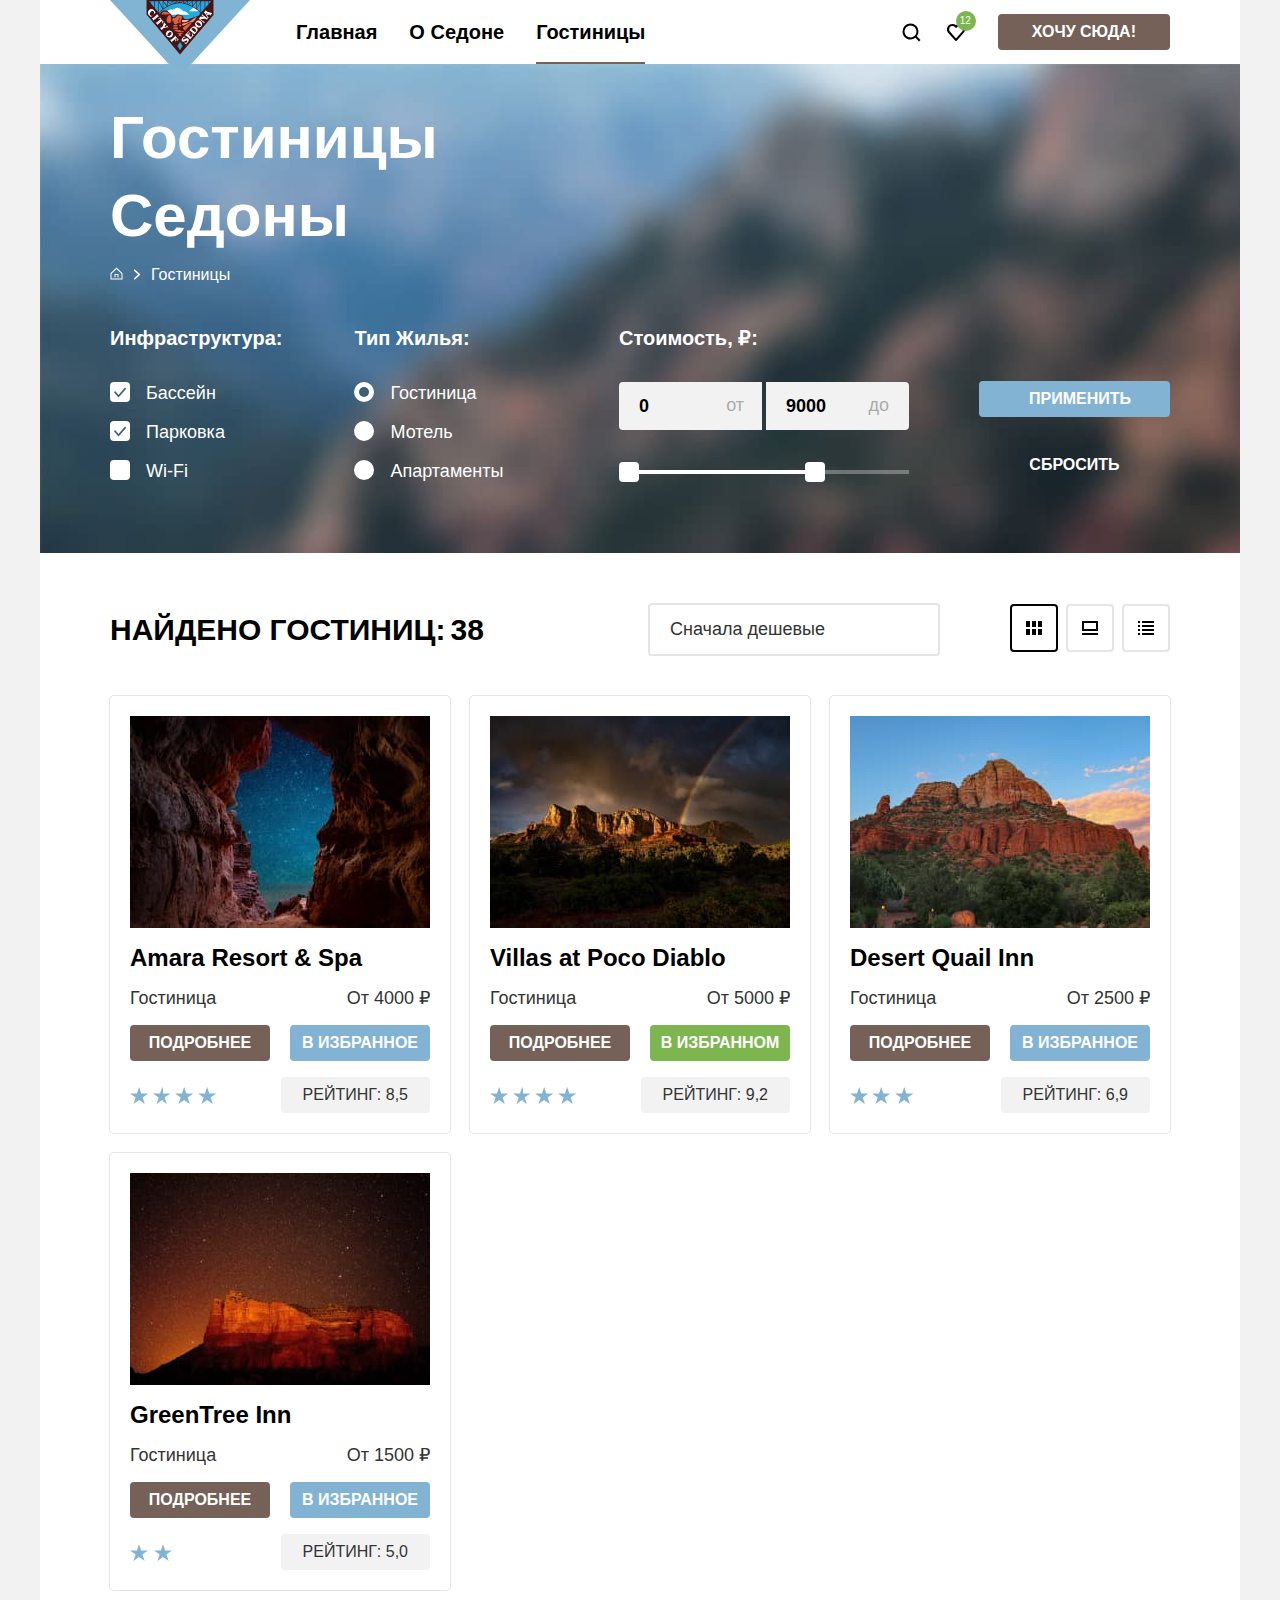
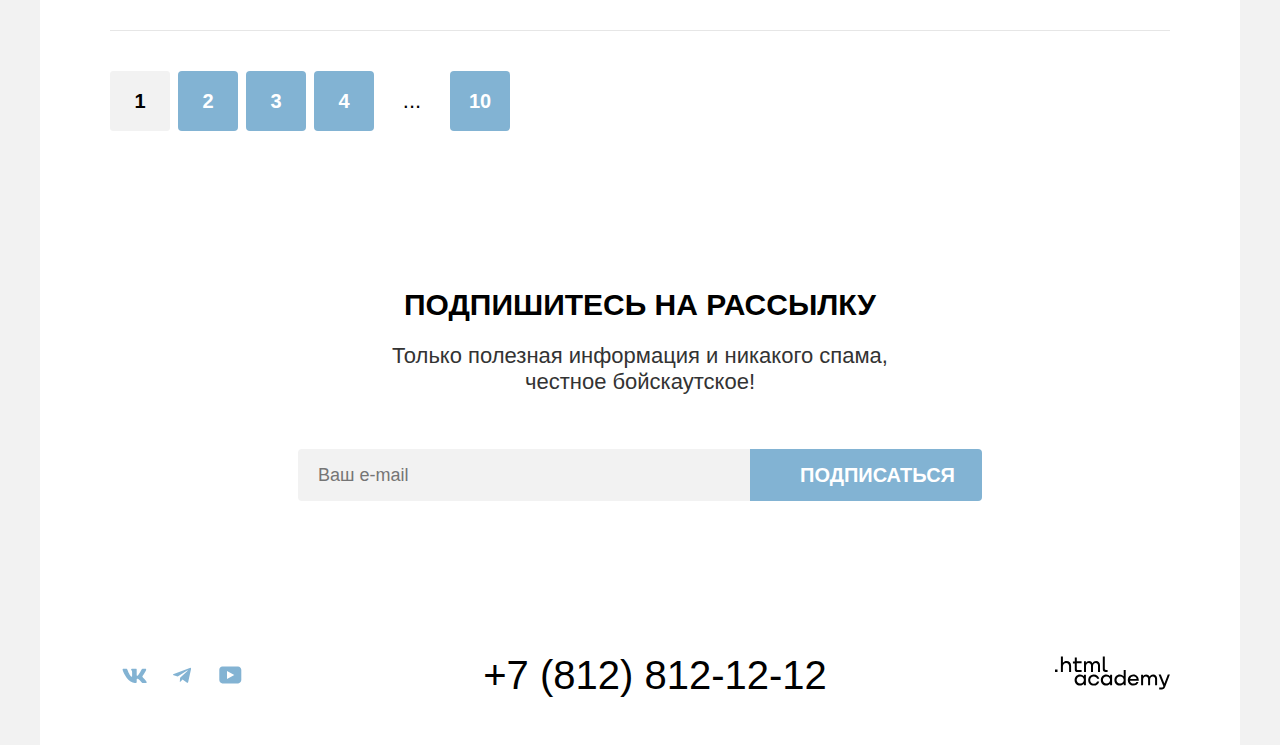
==== catalog.html @ cbb0b066 "убирает placeholder, добавляет span "от" и "до" в фильтрах" ====
<!DOCTYPE html>
<html lang="ru">

  <head>
    <meta charset="utf-8">
    <title>HTML Academy: Седона</title>
    <link rel="stylesheet" href="styles/styles.css">
  </head>

  <body>
    <header class="page-header">
      <nav class="navigation">
        <img class="logo-header" width="140" height="70" src="images/header/logo.svg" alt="Логотип Седоны">
        <ul class="navigation-list">
          <li class="navigation-item">
            <a class="navigation-link" href="index.html">Главная</a>
          </li>
          <li class="navigation-item">
            <a class="navigation-link" href="#">О Седоне</a>
          </li>
          <li class="navigation-item">
            <a class="navigation-link navigation-link-current">Гостиницы</a>
          </li>
        </ul>

        <ul class="navigation-list navigation-user">
          <li class="navigation-item">
            <a class="navigation-link" href="#">
              <svg class="navigation-user-icon" aria-hidden="true" focusable="false" xmlns="http://www.w3.org/2000/svg"
                width="19" height="19" fill="currentColor">
                <path
                  d="m18.5 17-3.7-3.7a8 8 0 0 0 1.7-4.8 8 8 0 0 0-8-8 8 8 0 0 0-8 8 8 8 0 0 0 12.9 6.3l3.7 3.7 1.4-1.5Zm-10-2.5a6 6 0 0 1-6-6 6 6 0 0 1 12 0 6 6 0 0 1-6 6Z" />
              </svg>
              <span class="visually-hidden">Поиск</span>
            </a>
          </li>
          <li class="navigation-item">
            <a class="navigation-link" href="#">
              <svg class="navigation-user-icon" aria-hidden="true" focusable="false" xmlns="http://www.w3.org/2000/svg"
                width="20" height="20" fill="currentColor">
                <path
                  d="M9.9 19a.9.9 0 0 1-.8-.4l-7-7.9A5.4 5.4 0 0 1 6.5 2C7.8 2 9 2.5 10 3.3a5.5 5.5 0 0 1 9 4.1c0 1.3-.5 2.5-1.3 3.4l-7 7.9c-.2.2-.4.3-.8.3Zm-6-9.5 6.1 6.9 6.2-7c.5-.5.7-1.2.7-2 0-1.8-1.5-3.3-3.3-3.3-1 0-2 .5-2.7 1.3-.3.3-.6.4-.9.4-.3 0-.6-.2-.8-.4a3.7 3.7 0 0 0-2.7-1.3 3.3 3.3 0 0 0-3.3 3.3c-.1.9.3 1.6.7 2.1-.1 0-.1 0 0 0Z" />
              </svg>
              <span class="visually-hidden">Избранное</span>
              <span class="number-favourites">12</span>
            </a>
          </li>
          <li class="navigation-item">
            <a class="button navigation-button" href="#">Хочу сюда!</a>
          </li>
        </ul>
      </nav>
      </nav>
    </header>

    <main class="main-catalog main-container">
      <section class="main-catalog-filters">
        <h1 class="main-catalog-filters-title">Гостиницы Седоны</h1>
        <nav class="filters-header">
          <ol class="main-catalog-filters-list">
            <li class="main-catalog-filters-item">
              <a class="main-catalog-filters-link main-catalog-filters-link-home" href="index.html">
                <svg class="breadcrumbs-icon" aria-hidden="true" focusable="false" xmlns="http://www.w3.org/2000/svg"
                  width="13" height="13" fill="currentColor">
                  <path d="m6.5.5-6 5.8v6.2h12V6.3L6.5.5Zm5 11h-10V6.7l5-4.8 5 4.8v4.8Z" />
                  <path d="M4.5 10.5h1V8h2v2.5h1V7h-4v3.5Z" />
                </svg>
                <span class="visually-hidden">На главную</span>
              </a>
            </li>
            <li class="main-catalog-filters-item">
              <a class="main-catalog-filters-link main-catalog-filters-link-current">Гостиницы</a>
            </li>
          </ol>
        </nav>
        <section class="main-catalog-filters-form">
          <h2 class="visually-hidden">Фильтр поиска</h2>
          <form class="form-filters" action="https://echo.htmlacademy.ru/" method="get">
            <fieldset class="infrastructure-filters">
              <legend class="infrastructure-title">Инфраструктура:</legend>
              <ul class="infrastructure-list">
                <li class="infrastructure-item">
                  <label class="control">
                    <input class="visually-hidden control-input" type="checkbox" name="pool" checked>
                    <span class="control-mark"></span>
                    <span class="control-label">Бассейн</span>
                  </label>
                </li>
                <li class="infrastructure-item">
                  <label class="control">
                    <input class="visually-hidden control-input" type="checkbox" name="parking" checked>
                    <span class="control-mark"></span>
                    <span class="control-label">Парковка</span>
                  </label>
                </li>
                <li class="infrastructure-item">
                  <label class="control">
                    <input class="visually-hidden control-input" type="checkbox" name="Wi-Fi">
                    <span class="control-mark"></span>
                    <span class="control-label">Wi-Fi</span>
                  </label>
                </li>
              </ul>
            </fieldset>
            <fieldset class="housing-filters">
              <legend class="housing-title">Тип жилья:</legend>
              <ul class="housing-list">
                <li class="housing-item">
                  <label class="control">
                    <input class="visually-hidden control-input" type="radio" name="housing-filters" checked
                      value="hotel">
                    <span class="control-mark"></span>
                    <span class="control-label">Гостиница</span>
                  </label>
                </li>
                <li class="housing-item">
                  <label class="control">
                    <input class="visually-hidden control-input" type="radio" name="housing-filters" value="motel">
                    <span class="control-mark"></span>
                    <span class="control-label">Мотель</span>
                  </label>
                </li>
                <li class="housing-item">
                  <label class="control">
                    <input class="visually-hidden control-input" type="radio" name="housing-filters"
                      value="apartaments">
                    <span class="control-mark"></span>
                    <span class="control-label">Апартаменты</span>
                  </label>
                </li>
              </ul>
            </fieldset>
            <fieldset class="price-filters">
              <legend class="price-title">
                Стоимость, ₽:
              </legend>
              <div class="price-filters-max-min">
                <div class="price-filters-min">
                  <label class="visually-hidden">От</label>
                  <input class="price-filters-input price-filters-min" type="number" value="0" name="number-min"
                    id="price-min">
                    <span class="price-label">от</span>
                </div>
                <div class="price-filters-max">
                  <label class="visually-hidden">До</label>
                  <input class="price-filters-input price-filters-max" type="number" value="9000" name="number-max"
                    id="price-max">
                    <span class="price-label">до</span>
                </div>
              </div>
              <div class="range-scale">
                <div class="range-bar" style="left: 0; width: 206px">
                  <button class="range-toggle toggle-min" type="button">
                    <span class="visually-hidden">Изменить минимальную цену</span>
                  </button>
                  <button class="range-toggle toggle-max" type="button">
                    <span class="visually-hidden">Изменить максимальную цену</span>
                  </button>
                </div>
              </div>
            </fieldset>
            <div class="filters-button-box">
              <input class="button filters-button filters-button-accept" type="submit" value="Применить">
              <input class="filters-button filters-button-reset" type="reset" value="Сбросить">
            </div>
          </form>
        </section>
      </section>
      <section class="sorting">
        <h2 class="visually-hidden">Результаты поиска</h2>
        <div class="sorting-header">
          <div class="flex-sorting-page">
            <b class="subtitle sorting-subtitle">Найдено гостиниц:</b>
            <span class="sorting-page">38</span>
          </div>
          <select class="sorting-select" name="sorting-result-select">
            <option value="cheap">Сначала дешевые</option>
            <option value="expensive">Сначала дорогие</option>
            <option value="popular">Сначала популярные</option>
          </select>
          <ul class="sorting-button-list">
            <li class="sorting-button-item">
              <button class="sorting-button-icon sorting-button-icon-current sorting-button-icon-grid" type="button"
                name="button-grid">
                <span class="visually-hidden">Плитка</span>
              </button>
            </li>
            <li class="sorting-button-item">
              <button class="sorting-button-icon sorting-button-icon-slide" type="button" name="button-slide">
                <span class="visually-hidden">Слайд</span>
              </button>
            </li>
            <li class="sorting-button-item">
              <button class="sorting-button-icon  sorting-button-icon-list" type="button" name="button-list">
                <span class="visually-hidden">Список</span>
              </button>
            </li>
          </ul>
        </div>
        <section class="hotels-card">
          <h2 class="visually-hidden">Результат фильтрации</h2>
          <ul class="hotels-card-list">
            <li class="hotels-card-item">
              <img class="hotels-card-image" width="300" height="212" src="images/sorting-catalog/card-hotel-1.jpg"
                alt="Гостиница Amara Resort & Spa">
              <h3 class="hotels-card-title">Amara Resort & Spa</h3>
              <p class="frame-type-price">
                <span class="frame-type">Гостиница</span>
                <span class="frame-price">От 4000 ₽</span>
              </p>
              <div class="button-cards">
                <a class="button hotels-card-link" href="#">Подробнее</a>
                <button class="button hotels-card-button" type="button">В избранное</button>
              </div>
              <div class="stars-raiting">
                <div class="stars four-stars" role="img">
                  <span class="visually-hidden">4 звезды</span>
                </div>
                <span class="rating-number">Рейтинг: 8,5</span>
              </div>
            </li>
            <li class="hotels-card-item">
              <img class="hotels-card-image" width="300" height="212" src="images/sorting-catalog/card-hotel-2.jpg"
                alt="Гостиница Villas at Poco Diablo">
              <h3 class="hotels-card-title">Villas at Poco Diablo</h3>
              <p class="frame-type-price">
                <span class="frame-type">Гостиница</span>
                <span class="frame-price">От 5000 ₽</span>
              </p>
              <div class="button-cards">
                <a class="button hotels-card-link" href="#">Подробнее</a>
                <button class="button hotels-card-button hotels-card-button-current" type="button">В избранном</button>
              </div>
              <div class="stars-raiting">
                <div class="stars four-stars" role="img">
                  <span class="visually-hidden">4 звезды</span>
                </div>
                <span class="rating-number">Рейтинг: 9,2</span>
              </div>
            </li>
            <li class="hotels-card-item">
              <img class="hotels-card-image" width="300" height="212" src="images/sorting-catalog/card-hotel-3.jpg"
                alt="Гостиница Desert Quail Inn">
              <h3 class="hotels-card-title">Desert Quail Inn</h3>
              <p class="frame-type-price">
                <span class="frame-type">Гостиница</span>
                <span class="frame-price">От 2500 ₽</span>
              </p>
              <div class="button-cards">
                <a class="button hotels-card-link" href="#">Подробнее</a>
                <button class="button hotels-card-button" type="button">В избранное</button>
              </div>
              <div class="stars-raiting">
                <div class="stars three-stars">
                  <span class="visually-hidden">3 звезды</span>
                </div>
                <span class="rating-number">Рейтинг: 6,9</span>
              </div>
            </li>
            <div class="hotels-card-item">
              <img class="hotels-card-image" width="300" height="212" src="images/sorting-catalog/card-hotel-4.jpg"
                alt="Гостиница GreenTree Inn">
              <h3 class="hotels-card-title">GreenTree Inn</h3>
              <p class="frame-type-price">
                <span class="frame-type">Гостиница</span>
                <span class="frame-price">От 1500 ₽</span>
              </p>
              <div class="button-cards">
                <a class="button hotels-card-link" href="#">Подробнее</a>
                <button class="button hotels-card-button" type="button">В избранное</button>
              </div>
              <div class="stars-raiting">
                <div class="stars two-stars">
                  <span class="visually-hidden">2 звезды</span>
                </div>
                <span class="rating-number">Рейтинг: 5,0</span>
              </div>
              </li>
          </ul>
          <div class="diving-line"></div>
          <ul class="pagination-catalog-list">
            <li class="pagination-catalog-item pagination-catalog-current">
              <a class="pagination-catalog-link pagination-catalog-link-current">1</a>
            </li>
            <li class="pagination-catalog-item">
              <a class="pagination-catalog-link " href="#">2</a>
            </li>
            <li class="pagination-catalog-item">
              <a class="pagination-catalog-link " href="#">3</a>
            </li>
            <li class="pagination-catalog-item">
              <a class="pagination-catalog-link " href="#">4</a>
            </li>
            <li class="pagination-catalog-item pagination-catalog-item-more">
              <a class="pagination-catalog-link pagination-catalog-link-more" href="#">...</a>
            </li>
            <li class="pagination-catalog-item">
              <a class="pagination-catalog-link " href="#">10</a>
            </li>
          </ul>
        </section>
      </section>

      <section class="newsletter-catalog">
        <h2 class="newsletter-title">Подпишитесь на рассылку</h2>
        <p class="newsletter-subtitle newsletter-subtitle-catalog">Только полезная информация и никакого спама,<br>
          честное бойскаутское!</p>
        <form class="newsletter-form" action="https://echo.htmlacademy.ru/" method="post">
          <input class="news-letter-input" type="email" name="e-mail" placeholder="Ваш e-mail">
          <button class="button button-submit" type="button">Подписаться</button>
        </form>
      </section>
    </main>

    <footer class="page-footer">
      <div class="page-footer-social">
        <h2 class="visually-hidden">Соцсети</h2>
        <ul class="footer-social-list">
          <li class="footer-social-item">
            <a class="social-link vkontakte" href="https://vk.com/htmlacademy">
              <svg class="social-icon" aria-hidden="true" focusable="false" xmlns="http://www.w3.org/2000/svg"
                width="25" height="15" fill="currentColor">
                <path fill-rule="evenodd"
                  d="M24.1 1.8c.2-.5 0-1-.8-1h-2.6c-.7 0-1 .4-1.1.8 0 0-1.4 3.2-3.3 5.3-.6.6-.9.8-1.2.8-.2 0-.4-.2-.4-.8V1.8c0-.7-.2-1-.8-1h-4c-.5 0-.8.4-.8.6 0 .7 1 .8 1 2.6v3.8c0 .8 0 1-.4 1-.9 0-3-3.3-4.3-7-.3-.7-.5-1-1.2-1H1.6c-.8 0-1 .4-1 .8 0 .7 1 4 4.2 8.5C7 13.2 10 15 12.8 15c1.7 0 1.9-.4 1.9-1v-2.4c0-.7.2-.8.7-.8.4 0 1 .1 2.6 1.6 1.8 1.8 2 2.6 3 2.6h2.7c.7 0 1.1-.4 1-1.1a12 12 0 0 0-2.3-3c-.6-.8-1.5-1.5-1.8-2-.4-.4-.3-.6 0-1 0 0 3.2-4.5 3.5-6Z"
                  clip-rule="evenodd" />
              </svg>
              <span class="visually-hidden">В контакте</span>
            </a>
          </li>
          <li class="footer-social-item">
            <a class="social-link telegram" href="https://t.me/htmlacademy">
              <svg class="social-icon" aria-hidden="true" focusable="false" xmlns="http://www.w3.org/2000/svg"
                width="18" height="16" fill="currentColor">
                <path
                  d="M16.8 1 .8 7c-1 .4-1 1-.2 1.3l4.1 1.3 9.5-6c.5-.3.9-.1.5.2l-7.6 7-.3 4.1c.4 0 .6-.2.8-.4l2-2 4.1 3.1c.8.5 1.3.3 1.5-.7L18 2.2c.3-1-.4-1.6-1.1-1.2Z" />
              </svg>
              <span class="visually-hidden">Телеграм</span>
            </a>
          </li>
          <li class="footer-social-item">
            <a class="social-link youtube" href=" https://www.youtube.com/user/htmlacademyru">
              <svg class="social-icon" aria-hidden="true" focusable="false" xmlns="http://www.w3.org/2000/svg"
                width="23" height="18" fill="currentColor">
                <path
                  d="M19 .4H3.4C1.6.4.3 2 .3 3.8v10c0 2 1.3 3.6 3.2 3.6h15.7c1.6 0 3.1-1.6 3.1-3.4V3.8C22.1 2 20.8.4 19 .4ZM8 12.9v-8l7.3 4-7.3 4Z" />
              </svg>
              <span class="visually-hidden">Ютуб</span>
            </a>
          </li>
        </ul>
      </div>
      <div class="page-footer-number">
        <h2 class="visually-hidden">Номер телефона</h2>
        <a class="page-footer-phone" href="tel:+78128121212">+7 (812) 812-12-12</a>
      </div>
      <div class="page-footer-logo">
        <a class="page-footer-logo-link" href="https://htmlacademy.ru/">
          <svg class="html-logo-icon" aria-hidden="true" focusable="false" xmlns="http://www.w3.org/2000/svg"
            width="115" height="34" fill="currentColor">
            <path
              d="M0 13.4V16h2.5v-2.6H0ZM11.6 5C10 5 8.8 5.7 8 6.7h-.1V.5h-2V16h2v-5.3c0-2.1 1.3-3.6 3.3-3.6 1.8 0 2.9 1.4 2.9 3.2V16h2V9.9c.1-3-1.8-4.9-4.5-4.9Zm15 .3h-4.8V1.6h-2v3.8h-1.9v2h1.9v6c0 1.7 1 2.7 2.7 2.7h4.1v-2h-3.7c-.7 0-1.1-.4-1.1-1.1V7.3h4.8v-2Zm14.5-.2c-1.6 0-2.9.8-3.5 2.1h-.1a3.7 3.7 0 0 0-3.4-2.1c-1.4 0-2.5.8-3.1 1.8h-.1V5.3H29v10.6h2v-5.4c0-2 1-3.5 2.6-3.5C35.1 7 36 8 36 9.6v6.3h2v-5.6C38 7.9 39.4 7 40.6 7 42.1 7 43 8 43 9.6v6.3h2V9.4c.1-2.5-1.4-4.3-3.9-4.3Zm6.7 8.1c0 1.7 1 2.7 2.8 2.7h2v-2h-1.7c-.7 0-1.1-.4-1.1-1.1V.5h-2v12.7Zm-18.9 7a4.9 4.9 0 0 0-3.9-1.8c-3.1 0-5.4 2.3-5.4 5.6s2.3 5.6 5.4 5.6c1.8 0 3-.8 3.8-1.9h.1v1.6h2V18.7h-2v1.5Zm-3.6 7.4a3.5 3.5 0 0 1-3.6-3.6c0-2 1.4-3.6 3.6-3.6s3.6 1.6 3.6 3.6c0 1.9-1.4 3.6-3.6 3.6Zm18.9-5.1c-.5-2.4-2.6-4.1-5.4-4.1a5.4 5.4 0 0 0-5.6 5.6c0 3.1 2.2 5.6 5.6 5.6 2.8 0 4.9-1.8 5.4-4.2h-2.1a3.4 3.4 0 0 1-3.3 2.3 3.5 3.5 0 0 1-3.6-3.6c0-2 1.4-3.6 3.6-3.6 1.6 0 2.8 1 3.3 2.2h2.1v-.2Zm10.9-2.3a4.9 4.9 0 0 0-3.9-1.8c-3.1 0-5.4 2.3-5.4 5.6s2.3 5.6 5.4 5.6c1.8 0 3-.8 3.8-1.9h.1v1.6h2V18.7h-2v1.5Zm-3.6 7.4a3.5 3.5 0 0 1-3.6-3.6c0-2 1.4-3.6 3.6-3.6s3.6 1.6 3.6 3.6c0 1.9-1.5 3.6-3.6 3.6Zm17.2-7.3a5 5 0 0 0-3.9-1.9c-3.1 0-5.4 2.3-5.4 5.6s2.2 5.6 5.4 5.6c1.7 0 3-.8 3.8-1.8h.1v1.5h2V13.9h-2v6.4Zm-3.6 7.3a3.5 3.5 0 0 1-3.6-3.6c0-2 1.4-3.6 3.6-3.6s3.6 1.6 3.6 3.6c-.1 2-1.5 3.6-3.6 3.6Zm13.2-9.2a5.4 5.4 0 0 0-5.5 5.6c0 3 2.1 5.6 5.5 5.6 2.5 0 4.5-1.3 5.2-3.6h-2.1c-.5 1-1.6 1.6-3 1.6-1.9 0-3.3-1.3-3.4-2.9h8.8c.2-3.6-2-6.3-5.5-6.3Zm0 1.9c1.7 0 3 1 3.3 2.6h-6.5a3.2 3.2 0 0 1 3.2-2.6Zm19.9-1.9a4 4 0 0 0-3.6 2h-.1c-.6-1.2-1.8-2-3.4-2-1.4 0-2.5.7-3.1 1.8v-1.5h-1.9v10.6h2v-5.4c0-2 1-3.4 2.6-3.5 1.5 0 2.4 1 2.4 2.6v6.3h2v-5.6c0-2.4 1.4-3.3 2.6-3.3 1.5 0 2.4 1 2.4 2.6v6.3h2v-6.5c.1-2.6-1.4-4.4-3.9-4.4Zm11.2 9.1-3.6-8.9h-2.2l4.8 11.6c-.3.9-.7 1.2-1.7 1.2h-2.5v2h2.5c1.8 0 2.8-.8 3.5-2.6l4.7-12.2h-2.1l-3.4 8.9Z" />
          </svg>
        </a>
      </div>
    </footer>
  </body>

</html>
---- styles/styles.css ----
@font-face {
  font-family: "PT Sans";
  font-style: normal;
  font-weight: 400;
  src: url("../fonts/ptsans-400.woff2") format("woff2");
  font-display: swap;
}

@font-face {
  font-family: "PT Sans";
  font-style: normal;
  font-weight: 700;
  src: url("../fonts/ptsans-700.woff2") format("woff2");
  font-display: swap;
}

.visually-hidden {
  position: absolute;
  width: 1px;
  height: 1px;
  margin: -1px;
  border: 0;
  padding: 0;
  white-space: nowrap;
  clip-path: inset(100%);
  clip: rect(0 0 0 0);
  overflow: hidden;
}

html {
  height: 100%;
}

body {
  margin-top: 0;
  display: flex;
  flex-direction: column;
  min-height: 100%;
  font-family: "PT Sans", sans-serif;
  font-size: 18px;
  line-height: 21px;
  font-weight: 400;
  color: #000;
  background-color: #F2F2F2;
}

.img {
  max-width: 100%;
  height: auto;
}

.main-container {
  flex-grow: 1;
}

/* Центрирует элементы страницы: margin и width */

.page-header,
.main-index,
.page-footer,
.main-catalog {
  margin: 0 auto;
  width: 1200px;
}

.page-header {
  background-color: #ffffff;
}

.logo-header {
  display: block;
  position: relative;
  width: 140px;
  margin-left: 70px;
  margin-right: 30px;
  margin-bottom: -6px;
}

.navigation {
  display: flex;
}

.navigation-list {
  display: flex;
  justify-content: space-between;
  align-items: center;
  list-style: none;
  margin: 0;
  padding: 0;
  flex-wrap: wrap;
}

.navigation-user {
  margin-left: auto;
  margin-right: 70px;
}


.navigation-link {
  font-family: "PT Sans", sans-serif;
  line-height: 24px;
  font-size: 20px;
  color: #000;
  background-color: #ffffff;
  font-weight: 700;
  text-transform: capitalize;
  text-align: center;
  display: block;
  padding: 20px 16px;
  position: relative;
  text-decoration: none;
}

.navigation-link-current::before {
  display: block;
  position: absolute;
  bottom: 0;
  height: 2px;
  content: "";
  background-color: #756257;
  right: 16px;
  left: 16px;
}

.navigation-link:hover {
  color: #756157;
}

.navigation-link:focus-within {
  color: #756157;
}

.navigation-link:active {
  color: #7561574D;
}

.navigation-user .navigation-link {
  display: block;
  min-height: 20px;
  min-width: 20px;
  padding: 22px 12px;
  position: relative;
  ;
}

.navigation-user-icon {
  position: absolute;
  top: 0;
  bottom: 0;
  right: 0;
  left: 0;
  margin: auto;
  fill: #000000;
}

.navigation-link:hover .navigation-user-icon {
  fill: #756157;
}

.navigation-link:focus-within .navigation-user-icon {
  fill: #756157;
}

.navigation-link:active .navigation-user-icon {
  fill: #7561574D;
}

.number-favourites {
  position: absolute;
  top: 11px;
  content: "";
  height: 20px;
  padding: 5px 5px 5px 4px;
  box-sizing: border-box;
  font-size: 10px;
  font-weight: 400;
  line-height: 10px;
  color: #ffffff;
  background-color: #7DB54F;
  min-width: 20px;
  min-height: 20px;
  border-radius: 50%;
}

.button {
  box-sizing: border-box;
  display: inline-block;
  font-family: "PT Sans", sans-serif;
  font-size: 16px;
  font-weight: 700;
  line-height: 20px;
  border-radius: 4px;
  text-transform: uppercase;
  text-align: center;
  cursor: pointer;
  text-decoration: none;
}

.navigation-button {
  color: #FFFFFF;
  background-color: #756157;
  padding: 8px 34px;
  margin: 0;
  margin-left: 20px;
}

.navigation-button:hover {
  background-color: #615048;
}

.navigation-button:focus-within {
  background-color: #615048;
}


.navigation-button:active {
  background-color: #756157;
}

.search-hotel-button {
  color: #ffffff;
  background-color: #756157;
  font-size: 20px;
  border: 0;
  line-height: 36px;
  width: 376px;
  padding: 8px 50px;
}

.search-hotel-button:hover {
  background-color: #615048;
}

.search-hotel-button:focus-within {
  background-color: #615048
}

.search-hotel-button:active {
  background-color: #756157
}

.button-submit {
  color: #ffffff;
  background-color: #82B3D3;
  font-size: 20px;
  border: none;
  border-radius: 0 4px 4px 0;
  line-height: 36px;
  width: 232px;
  padding: 8px 50px;
}

.button-submit:hover {
  background-color: #68A2CA;
}

.button-submit:focus-within {
  background-color: #68A2CA;
}

.button-submit:active {
  background-color: #82B3D3;
}

.filters-button {
  width: 191px;
  font-size: 16px;
  line-height: 20px;
  color: #ffffff;
  border: none;
  font-weight: 700;
  text-transform: uppercase;
  height: 36px;
  padding: 8px 50px;
}

.filters-button-box {
  display: flex;
  flex-direction: column;
  justify-content: space-between;
  margin: 0;
  padding: 0;
}

.filters-button-accept {
  display: block;
  padding: 8px 50px;
  background-color: #82B3D3;
  margin-top: auto;
}

.filters-button-accept:hover {
  background-color: #68A2CA;
}

.filters-button-accept:focus-within {
  background-color: #68A2CA;
}

.filters-button-accept:active {
  background-color: #82B3D3;
}

.filters-button-reset {
  padding: 8px 50px;
  margin-top: 30px;
  background-color: transparent;
  background-repeat: no-repeat;
  text-transform: uppercase;
  background: none;
  cursor: pointer;
  align-items: center;
}
.filters-button-reset:hover {
  opacity: 0.6;
}

.filters-button-reset:focus {
  border-radius: 4px;
  border: 3px solid #83B3D3;
}

.filters-button-reset:active {
  color: #FFFFFF4D;
}

/* Кнопка "Подробнее" в карточках гостиниц */
.hotels-card-link {
  display: block;
  color: #ffffff;
  background-color: #756157;
  text-decoration: none;
  border: none;
  border-radius: 4px;
  width: 140px;
  padding: 8px 0 8px 0;
  margin-right: auto;
}

.hotels-card-link:hover {
  background-color: #615048;
}

.hotels-card-link:focus-within {
  background-color: #615048;
}


.hotels-card-link:active {
  background-color: #756157;
}

/* Кнопка в "избранное" */
.hotels-card-button {
  width: 140px;
  color: #ffffff;
  background-color: #82B3D3;
  border: none;
}

.hotels-card-button:hover {
  background-color: #68A2CA;
}

.hotels-card-button:focus-within {
  background-color: #68A2CA;
}

.hotels-card-button:active {
  background-color: #82B3D3;
}

/* Кнопка уже в "Избранном" */
.hotels-card-button-current {
  background-color: #7DB54F;
}

.hotels-card-button-current:hover {
  background-color: #6C9E42;
}

.hotels-card-button-current:focus-within {
  background-color: #6C9E42;
}

.hotels-card-button-current:active {
  background-color: #7DB54F;
}

.hero {
  display: block;
  color: #000;
  background-color: #83b3d333;
  background-image: url("../images/hero/flag.svg"), url("../images/hero/hero-background.jpg");
  background-repeat: no-repeat;
  background-size: 100% auto, cover;
  background-position: center bottom, center top;

}


.hero-welcome {
  display: block;
  padding: 51px 371px 82px;
}

.subtitle {
  font-size: 30px;
  font-weight: 700;
  line-height: 36px;
  text-transform: uppercase;
  text-align: center;
}

.advantages-subtitle {
  margin-bottom: 25px;
}

.services-subtitle {
  margin-bottom: 20px;
}

/* Контейнер для стилизации блока под Хиро */
.frame-about-sedona {
  display: flex;
  flex-wrap: wrap;
  flex-direction: column;
  justify-content: center;
  align-items: center;
  padding-top: 69px;
  padding-bottom: 90px;
  margin-bottom: 0;
  margin-top: 0;
}

/* Приемущества */

.advantages {
  width: 1200px;
  background-color: #ffffff;
  margin-bottom: 0;
}

.advantages-title,
.services-title,
.newsletter-subtitle-catalog {
  color: #333333;
  font-size: 22px;
  font-weight: 400;
  line-height: 26px;
  text-align: center;
  margin: 0;
  padding: 0;
}

.advantages-list {
  display: flex;
  flex-wrap: wrap;
  padding: 0;
  margin: 0;
}


.advantages-item {
  display: flex;
  height: 385px;
  list-style-type: none;
  color: #333333;
}

.advantages-description {
  margin-bottom: 0;
  padding: 0;
  margin-top: 30px;
}

.advantage-text {
  width: 230px;
  display: flex;
  flex-direction: column;
  justify-content: center;
  text-align: center;
  padding: 102px 85px;
}

.advantages-title-list,
.services-title-list {
  display: block;
  color: #000000;
  font-size: 24px;
  font-weight: 700;
  line-height: 28px;
  text-transform: uppercase;
  text-align: center;
  padding: 0;
  margin: 0;
  margin-bottom: 30px;
}

.town-sedona {
  display: block;
  margin-left: auto;
}

.bridge-devil {
  display: block;
  margin-right: auto;
  order: -1;
}


.search-title-hotel {
  color: #333333;
  font-size: 22px;
  font-weight: 400;
  line-height: 26px;
  margin-top: 20px;
  margin-bottom: 54px;
}

/* Блоки с приемуществами и сервисами */
.frame-services {
  text-align: center;
  display: flex;
  flex-wrap: wrap;
  flex-direction: column;
  justify-content: center;
  align-items: center;
  padding: 64px;
  margin-top: 0;
}

.services {
  background-color: #ffffff;
  margin-top: 0;
}

.services-list {
  list-style: none;
  display: flex;
  flex-wrap: wrap;
  justify-content: space-between;
  margin: 0;
  padding: 0;
  text-align: center;
}

.services-item {
  display: block;
  padding: 80px 85px;
  justify-content: center;
  align-items: flex-start;
  color: #333333;
  width: 230px;
  height: 223px;
  margin: 0;
}

.services-description {
  display: block;
  padding: 0;
  margin: 0;
  margin-top: 30px;
  text-align: center;
}

.advantages-title-list,
.services-title-list {
  display: block;
  color: #000000;
  font-size: 24px;
  font-weight: 700;
  line-height: 28px;
  text-transform: uppercase;
  text-align: center;
  padding: 0;
  margin: 0;
}

.advantages-title-list:after {
  content: "";
  width: 60px;
  height: 2px;
  background: #0000004D;
  display: block;
  margin: 30px auto 0;
}

.services-title-list {
  margin-bottom: 30px;
}

.home-icon:before {
  content: url("../images/services-icon/home.svg");
  width: 75px;
  height: 72px;
  display: block;
  margin: 0 auto 30px;
}

.eat-icon:before {
  content: url("../images/services-icon/food.svg");
  width: 75px;
  height: 72px;
  display: block;
  margin: 0 auto 30px;
}

.gift-icon::before {
  content: url("../images/services-icon/gift.svg");
  display: block;
  width: 75px;
  height: 72px;
  margin: 0 auto 30px;
}

.box-blue {
  color: #ffffff;
  background-color: #82B3D3;
}

.box-blue:after {
  content: "";
  background: #FFFFFF4D;
}

.box-gray {
  background-color: #83b3d31f;
}

.box-darkgray {
  background-color: #83b3d333;
}

.white-box {
  background-color: #ffffff;
}

.search-hotel {
  padding: 96px 304px;
  background-color: #ffffff;
  text-align: center;
}

.newsletter {
  padding: 96px 258px 104px;
  color: #ffffff;
  font-size: 22px;
  line-height: 26px;
  background-color: #82B3D3;
  background-image: url("../images/subscribe-background.jpg");
  background-repeat: no-repeat;
  background-size: cover;
  text-align: center;
}

.newsletter-title {
  display: block;
  margin-top: 0;
  font-size: 30px;
  font-weight: 700;
  line-height: 36px;
  text-transform: uppercase;
  margin-bottom: 20px;
}

.newsletter-subtitle {
  margin-bottom: 54px;
  margin-top: 20px;
}

.newsletter-form {
  display: flex;
}

.news-letter-input {
  font-family: "PT Sans", sans-serif;
  color: #000;
  background-color: #F2F2F2;
  border: none;
  border-radius: 4px 0 0 4px;
  font-size: 18px;
  font-weight: 400;
  line-height: 24px;
  width: 452px;
  margin-right: 0;
  padding: 12px 20px;
}

.page-footer {
  margin: 0 auto;
  width: 1200px;
  min-height: 120px;
  background-color: #ffffff;
  display: flex;
  justify-content: space-between;
  align-content: center;
  flex-wrap: wrap;
}

.page-footer-social {
  display: flex;
  margin-left: 70px;
}

/* Иконки соц сетей */
.social-link {
  display: block;
  text-decoration: none;
  background-repeat: no-repeat;
  width: 48px;
  height: 41px;
}

.social-icon {
  position: absolute;
  display: block;
  top: 0;
  bottom: 0;
  right: 0;
  left: 0;
  margin: auto;
  fill: #83B3D3;
}

.social-link:hover .social-icon {
  fill: #68A2CA;
}

.social-link:focus-within .social-icon {
  fill: #68A2CA;
}

.social-link:active .social-icon {
  fill: #68A2CA4D;
}

.footer-social-list {
  display: flex;
  flex-wrap: wrap;
  list-style: none;
  align-items: center;
  padding: 0;
  margin: 0;
}

.footer-social-item {
  position: relative;
  display: block;
  min-width: 47px;
  min-height: 40px;
}

.page-footer-phone {
  display: block;
  font-size: 40px;
  line-height: 40px;
  color: #000;
  text-decoration: none;
  margin-top: 50px;
  margin-bottom: 50px;
  margin-left: 195px;
  margin-right: 194px;
}

.page-footer-phone:hover {
  color: #756157;
}

.page-footer-phone:focus-within {
  color: #756157;
}

.page-footer-phone:active {
  color: #7561574D;
}

.page-footer-logo,
.page-footer-logo-link {
  margin-top: 50px;
  margin-right: 70px;
  width: 115px;
  position: relative;
  padding: 0;
}

.html-logo-icon {
  fill: #000000;
  position: absolute;
  display: block;
  top: 15px;
  bottom: 0;
  right: 0;
  left: 0;
  margin: auto;
}

.page-footer-logo-link:hover .html-logo-icon {
  fill: #756157;
}

.page-footer-logo-link:focus-within .html-logo-icon {
  fill: #756157;
}

.page-footer-logo-link:active .html-logo-icon {
  fill: #7561574D;
}


/* Стилизация каталога с фильтрами */
.main-catalog-filters {
  color: #ffffff;
  background-color: #82B3D3;
  background-image: url("../images/filters-catalog/filters-background.jpg");
  background-size: cover;
  background-repeat: no-repeat;
  font-size: 18px;
  font-weight: 400;
  line-height: 23px;
  display: flex;
  flex-direction: column;
  padding: 35px 70px 70px;
}


.filters-header {
  width: 100%;
}

.form-filters {
  display: flex;
}

.price-filters {
  margin-left: auto;
  width: 288px;
  padding: 0;
  border: none;
  margin-right: 70px;
  display: block;
}

.price-filters-max-min {
  display: flex;
}

.price-filters-input {
  font-family: "PT Sans", sans-serif;
  color: #000;
  background-color: #F2F2F2;
  width: 143px;
  border: none;
  margin: 0;
  font-size: 18px;
  font-weight: 700;
  line-height: 24px;
  padding: 12px 38px 12px 20px;
  box-sizing: border-box;
  cursor: pointer;
}

.price-filters-input:hover,
.price-filters-input:focus {
  border-color: #E6E6E6;
}

.price-filters-input:focus {
  outline: 3px solid #83B3D3;;
}

/* Скрывает в инпуте "числовые стрелочки" */
input[type="number"]::-webkit-inner-spin-button,
input[type="number"]::-webkit-outer-spin-button {
  -webkit-appearance: none;
  margin: 0;
}


.price-filters-min {
  display: block;
  border-radius: 4px 0 0 4px;
  margin-right: 2px;
}

.price-filters-max {
  display: block;
  border-radius: 0 4px 4px 0;
}

.price-filters-min,
.price-filters-max{
  position: relative;
}

.price-label {
  position: absolute;
  color:#000000;
  opacity: 0.3;
  top:0;
  right:20px;
  transform: translateY(50%);
}

.range-scale {
  position: relative;
  height: 4px;
  background-color: #ffffff4d;
  margin-top: 40px;
}

.range-bar {
  position: absolute;
  height: 4px;
  background-color: #ffffff;
}


.range-toggle {
  position: absolute;
  width: 20px;
  height: 20px;
  background-color: #FFFFFF;
  border: none;
  border-radius: 4px;
  cursor: pointer;
}

.toggle-min {
  top: -8px;
  left: 0;
}

.toggle-max {
  top: -8px;
  left: 186px;
}

.main-catalog-filters-form {
  justify-content: space-between;
  padding-right: 0;
  margin: 0;
}

.main-catalog-filters-title {
  font-size: 60px;
  font-weight: 700;
  line-height: 78px;
  width: 494px;
  margin: 0;
  margin-bottom: 8px;
}

/* Хлебные крошки */

.main-catalog-filters-list {
  margin-top: 0;
  margin-bottom: 40px;
  list-style: none;
  display: flex;
  padding-left: 0;
  min-width: 85px;
  text-transform: capitalize;
}

.main-catalog-filters-link {
  color: #ffffff;
  font-size: 16px;
  line-height: 21px;
  list-style-type: none;
}

.main-catalog-filters-link-home .breadcrumbs-icon:hover {
  opacity: 0.3;
}

.main-catalog-filters-item {
  display: block;
  position: relative;
  margin-right: 28px;
}

.main-catalog-filters-item::after {
  content: url("../images/filters-catalog/breadcrumbs-arrow-icon.svg");
  margin-left: 10px;
  display: block;
  width: 8px;
  height: 20px;
  position: absolute;
  top: 0;
  left: 13px;
}

.main-catalog-filters-item:last-child::after {
  content: none;
}

.control {
  cursor: pointer;
  position: relative;
  display: block;
  padding-left: 36px;
}

.control:hover {
  opacity: 0.6;
}

.control:active {
  opacity: 0.3;
}

.control-mark {
  position: absolute;
  top: 0;
  left: 0;
  width: 20px;
  height: 20px;
  background-color: #ffffff;
  border-radius: 4px;
}

.housing-item .control-mark {
  border-radius: 50%;
}

.control-input[type="checkbox"]:checked + .control-mark {
  background-image: url("../images/filters-catalog/tick.svg");
  background-position: center;
  background-repeat: no-repeat;
}

.control-input[type="radio"]:checked + .control-mark {
  background-image: url("../images/filters-catalog/round.svg");
  background-position: center;
  background-repeat: no-repeat;
}

.infrastructure-title,
.housing-title,
.price-title {
  margin-left: 0;
  padding-left: 0;
  margin-bottom: 32px;
  font-size: 20px;
  font-weight: 700;
  line-height: 24px;
  text-transform: capitalize;
}

.infrastructure-filters {
  width: 150px;
  padding: 0;
  margin: 0;
  margin-right: 70px;
  border: none;
}

.housing-filters {
  width: 150px;
  padding: 0;
  margin: 0;
  margin-right: auto;
  border: none;
}

.infrastructure-list,
.housing-list {
  margin-top: 0;
  list-style: none;
  padding: 0;
  margin-bottom: 0;
}

.infrastructure-item {
  margin-bottom: 16px;
}

.infrastructure-item:nth-child(3n) {
  margin-bottom: 0;
}

.housing-item {
  margin-bottom: 16px;
}

.housing-item:nth-child(3n) {
  margin-bottom: 0;
}

.flex-sorting-page {
  display: inline;
  padding: 0;
  margin: 0;
}

.sorting-subtitle {
  text-transform: uppercase;
}


.sorting {
  margin: 0;
  padding: 50px 70px 60px;
  background-color: #ffffff;
}

.sorting-header {
  display: flex;
  align-items: center;
  margin: 0;
  padding: 0;
  margin-bottom: 40px;
}

.sorting-page {
  display: inline-flex;
  font-size: 30px;
  line-height: 36px;
  font-weight: 700;
  text-transform: uppercase;
}

.sorting-select {
  margin-left:auto;
  margin-right: 70px;
  cursor: pointer;
  appearance: none;
  border-radius: 4px;
  border: 2px solid #E5E5E5;
  font-family: "PT Sans", sans-serif;
  padding: 14px 20px;
  color: #333333;
  background-color: #ffffff;
  font-size: 18px;
  font-weight: 400;
  line-height: 21px;
  width: 292px;
  background: url("../images/arrow-select.svg") no-repeat right 20px center;
}

.sorting-select:hover {
  border-color: #68A2CA;
}

.sorting-select:focus-within {
  border-color: #68A2CA;
}

.sorting-button-list {
  display: flex;
  margin: 0;
  margin-left: 0;
  padding: 0;
  gap: 8px;
}

.sorting-button-item {
  list-style: none;
}

.sorting-button-icon {
  cursor: pointer;
  width: 48px;
  height: 48px;
  background-color: #ffffff;
  border: 2px solid #E5E5E5;
  border-radius: 4px;
  padding: 0;
}

.sorting-button-icon:hover {
  border-color: #000000;
}

.sorting-button-icon:focus-within {
  border-color: #68A2CA;
}

.sorting-button-icon:active {
  border-color: #000000;
}

.sorting-button-icon-current {
  border-color: #000000;
}

.sorting-button-icon-grid {
  background: url("../images/sorting-catalog/button-icon-grid.svg") no-repeat center;
}

.sorting-button-icon-slide {
  background: url("../images/sorting-catalog/button-icon-slide.svg") no-repeat center;
}

.sorting-button-icon-list {
  background: url("../images/sorting-catalog/button-icon-list.svg") no-repeat center;
}

.price-filters-min .price-filters-max {
  font-family: "PT Sans", sans-serif;
  color: #000;
  background-color: #ffffff;
  font-size: 18px;
  font-weight: 700;
  line-height: 24px;
}


.hotels-card-title {
  font-size: 24px;
  line-height: 28px;
  font-weight: 700;
  margin: 16px 0 16px 0;
}

.hotels-card-list {
  display: flex;
  flex-wrap: wrap;
  padding: 0;
  margin: 0;
  margin-bottom: 40px;
  gap: 20px;
}


.hotels-card-item {
  box-shadow: 0 0 0 1px #E5E5E5;
  border-radius: 4px;
  list-style: none;
  padding: 20px;
  width: 300px;
  display: flex;
  flex-direction: column;
  margin-bottom: 0;
}

.hotels-card-item:nth-last-child() {
  margin-bottom: 0;
}

.frame-type-price {
  display: flex;
  justify-content: space-between;
  margin-bottom: 16px;
  margin-top: 0;
  padding: 0;
}

.frame-type {
  color: #333333;
  background-color: #ffffff;
  width: 140px;
  text-align: left;
}


.frame-price {
  color: #333333;
  background-color: #ffffff;
  width: 140px;
  text-align: right;
}

.button-cards {
  margin-bottom: 16px;
  display: flex;
}

/* Звезды рейтинга */
.stars-raiting {
  display: flex;
  justify-content: space-between;
  background-color: #ffffff;
  margin-bottom: 0;
  max-height: 37px;
  align-items: center;
}

.three-stars::before {
  width: 63px;
}

.four-stars::before {
  width: 86px;
}

.two-stars::before {
  width: 42px;
}

.stars::before {
  display: block;
  height: 17px;
  background-image: url("../images/sorting-catalog/star.svg");
  background-repeat: space no-repeat;
  background-size: contain;
  content: "";
}

.rating-number {
  font-size: 16px;
  line-height: 20px;
  padding: 8px 22px 8px;
  color: #333333;
  border-radius: 4px;
  background-color: #F2F2F2;
  margin-left: 20px;
  text-transform: uppercase;
}

/* Пагинация */

.pagination-catalog-link {
  display: block;
  border-radius: 4px;
  padding: 12px 14px;
  font-size: 20px;
  font-weight: 700;
  line-height: 36px;
  text-transform: uppercase;
  color: #ffffff;
  background-color: #82B3D3;
  text-decoration: none;
}

.pagination-catalog-link:hover:not(.pagination-catalog-link-current, .pagination-catalog-link-more) {
  background-color: #68A2CA;
}

.pagination-catalog-link:focus-within:not(.pagination-catalog-link-current, .pagination-catalog-link-more) {
  background-color: #68A2CA;
}

.pagination-catalog-link:active:not(.pagination-catalog-link-current, .pagination-catalog-link-more) {
  background-color: #82B3D3;
}

.pagination-catalog-item {
  display: block;
  width: 60px;
  border-radius: 4px;
  text-align: center;
  justify-content: center;

}

.pagination-catalog-link-current,
.pagination-catalog-current {
  color: #000000;
  background-color: #F2F2F2;
}

.pagination-catalog-link-more {
  font-size: 22px;
  padding: 12px 14px;
  font-weight: 400;
  color: #000000;
  background-color: #ffffff;
}

.pagination-catalog-list {
  margin-right: auto;
  margin-top: 40px;
  padding: 0;
  list-style: none;
  display: flex;
  margin-bottom: 0;
  gap: 8px;
}

.diving-line::before {
  content: "";
  width: 1060px;
  height: 1px;
  background: #E6E6E6;
  display: block;
  margin: 40px auto 0;
}

.newsletter-catalog {
  padding: 96px 258px 104px;
  background-color: #ffffff;
  text-align: center;
}
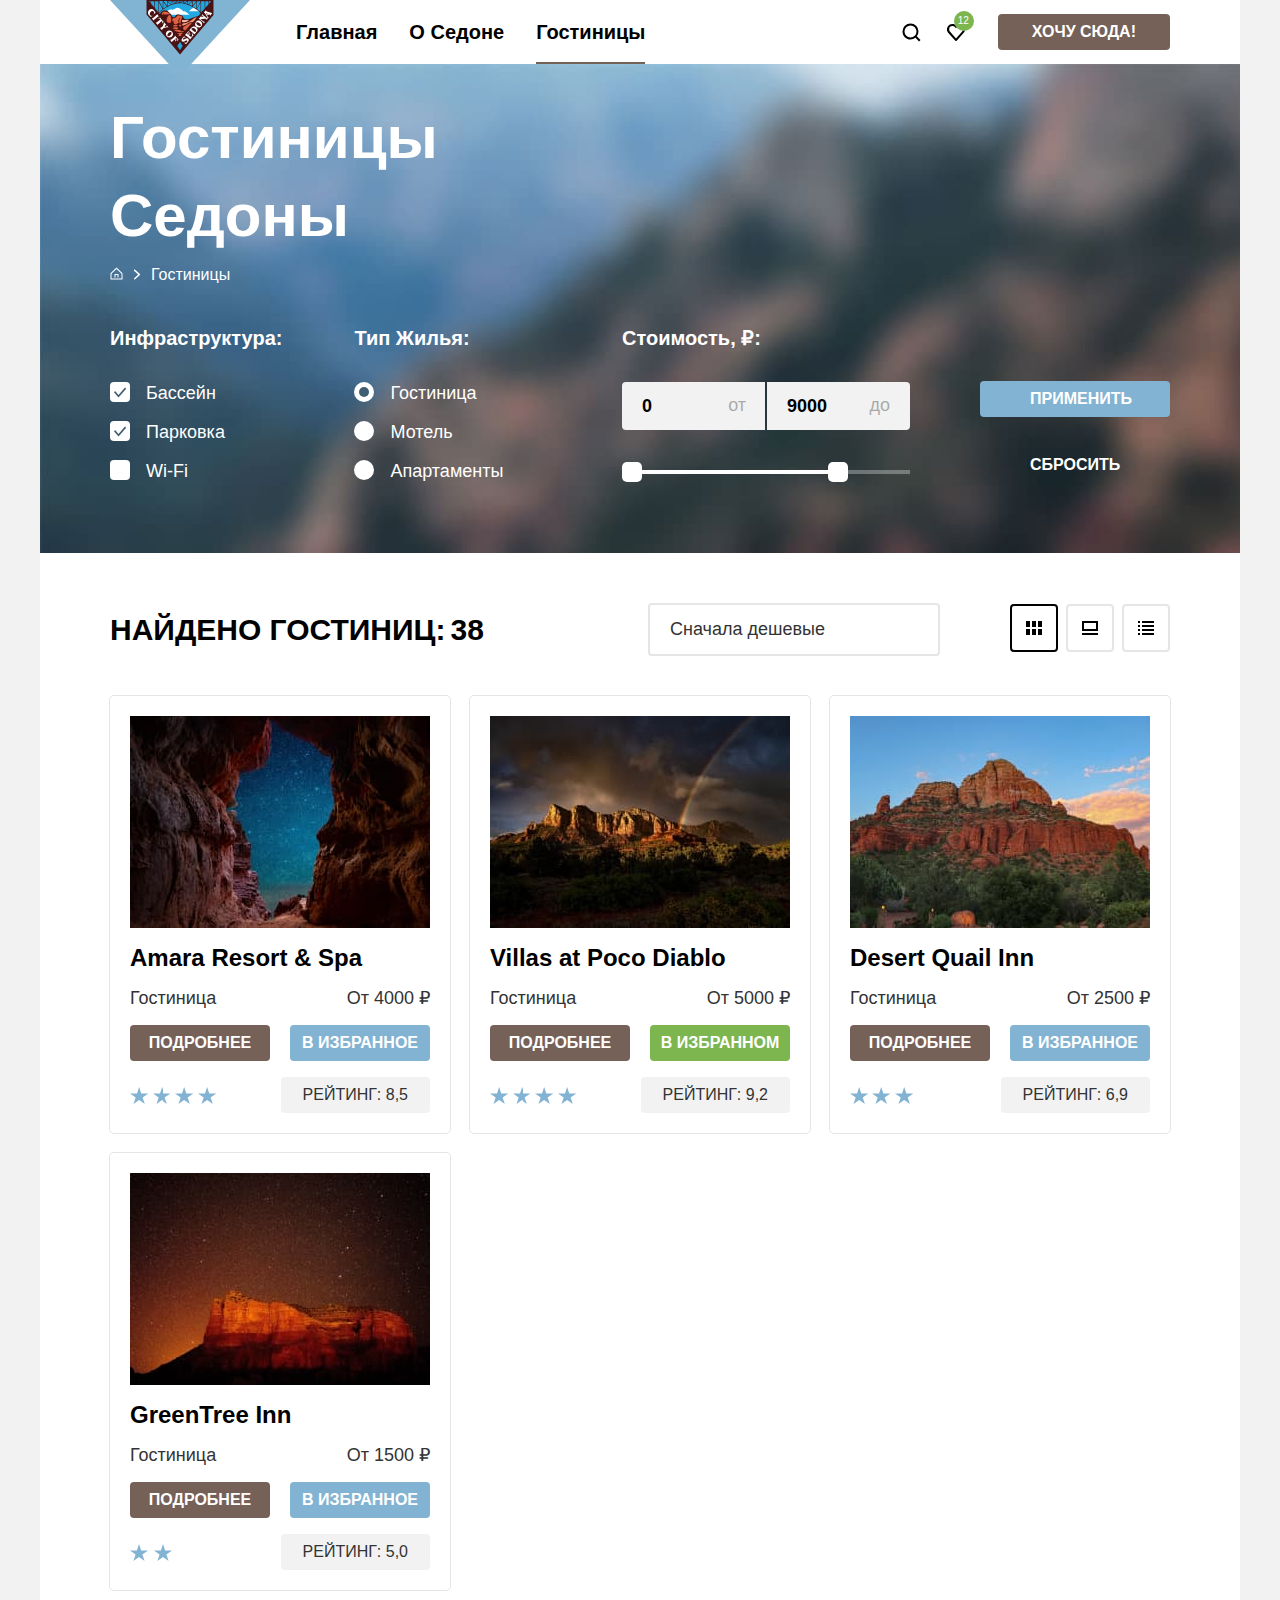
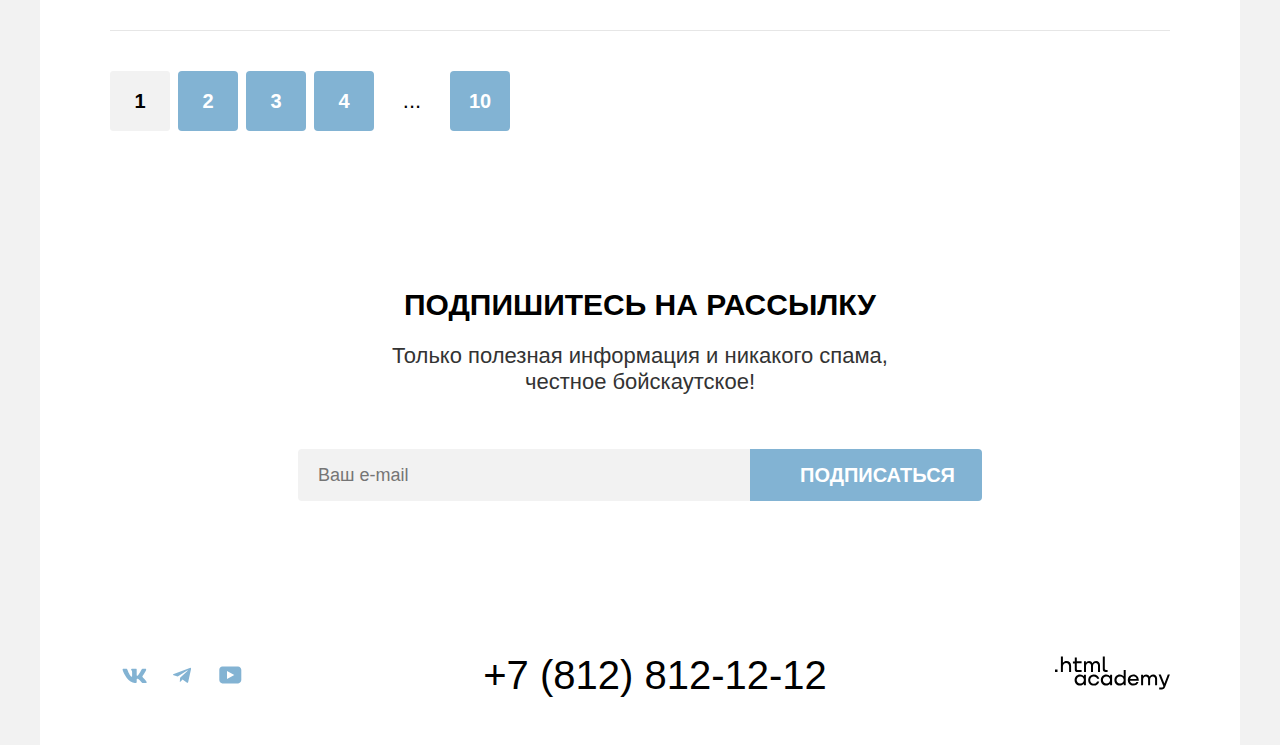
==== commit 70c37c22: "вносит правки" ====
--- a/catalog.html
+++ b/catalog.html
@@ -10,7 +10,9 @@
   <body>
     <header class="page-header">
       <nav class="navigation">
-        <img class="logo-header" width="140" height="70" src="images/header/logo.svg" alt="Логотип Седоны">
+        <a class="logo-header-link" href="index.html">
+          <img class="logo-header" width="140" height="70" src="images/header/logo.svg" alt="Логотип Седоны">
+        </a>
         <ul class="navigation-list">
           <li class="navigation-item">
             <a class="navigation-link" href="index.html">Главная</a>
@@ -139,17 +141,17 @@
                   <label class="visually-hidden">От</label>
                   <input class="price-filters-input price-filters-min" type="number" value="0" name="number-min"
                     id="price-min">
-                    <span class="price-label">от</span>
+                  <span class="price-label">от</span>
                 </div>
                 <div class="price-filters-max">
                   <label class="visually-hidden">До</label>
                   <input class="price-filters-input price-filters-max" type="number" value="9000" name="number-max"
                     id="price-max">
-                    <span class="price-label">до</span>
+                  <span class="price-label">до</span>
                 </div>
               </div>
               <div class="range-scale">
-                <div class="range-bar" style="left: 0; width: 206px">
+                <div class="range-bar" style="left: 0; width: 226px">
                   <button class="range-toggle toggle-min" type="button">
                     <span class="visually-hidden">Изменить минимальную цену</span>
                   </button>
@@ -160,8 +162,8 @@
               </div>
             </fieldset>
             <div class="filters-button-box">
-              <input class="button filters-button filters-button-accept" type="submit" value="Применить">
-              <input class="filters-button filters-button-reset" type="reset" value="Сбросить">
+              <button class="button filters-button filters-button-accept" type="submit">Применить</button>
+              <button class="filters-button filters-button-reset" type="reset">Сбросить</button>
             </div>
           </form>
         </section>
@@ -201,9 +203,11 @@
           <h2 class="visually-hidden">Результат фильтрации</h2>
           <ul class="hotels-card-list">
             <li class="hotels-card-item">
-              <img class="hotels-card-image" width="300" height="212" src="images/sorting-catalog/card-hotel-1.jpg"
-                alt="Гостиница Amara Resort & Spa">
-              <h3 class="hotels-card-title">Amara Resort & Spa</h3>
+              <a class="hotels-image-link" href="#">
+                <img class="hotels-card-image" width="300" height="212" src="images/sorting-catalog/card-hotel-1.jpg"
+                  alt="Гостиница Amara Resort & Spa">
+                <h3 class="hotels-card-title">Amara Resort & Spa</h3>
+              </a>
               <p class="frame-type-price">
                 <span class="frame-type">Гостиница</span>
                 <span class="frame-price">От 4000 ₽</span>
@@ -220,9 +224,11 @@
               </div>
             </li>
             <li class="hotels-card-item">
-              <img class="hotels-card-image" width="300" height="212" src="images/sorting-catalog/card-hotel-2.jpg"
-                alt="Гостиница Villas at Poco Diablo">
-              <h3 class="hotels-card-title">Villas at Poco Diablo</h3>
+              <a class="hotels-image-link" href="#">
+                <img class="hotels-card-image" width="300" height="212" src="images/sorting-catalog/card-hotel-2.jpg"
+                  alt="Гостиница Villas at Poco Diablo">
+                <h3 class="hotels-card-title">Villas at Poco Diablo</h3>
+              </a>
               <p class="frame-type-price">
                 <span class="frame-type">Гостиница</span>
                 <span class="frame-price">От 5000 ₽</span>
@@ -239,9 +245,11 @@
               </div>
             </li>
             <li class="hotels-card-item">
-              <img class="hotels-card-image" width="300" height="212" src="images/sorting-catalog/card-hotel-3.jpg"
-                alt="Гостиница Desert Quail Inn">
-              <h3 class="hotels-card-title">Desert Quail Inn</h3>
+              <a class="hotels-image-link" href="#">
+                <img class="hotels-card-image" width="300" height="212" src="images/sorting-catalog/card-hotel-3.jpg"
+                  alt="Гостиница Desert Quail Inn">
+                <h3 class="hotels-card-title">Desert Quail Inn</h3>
+              </a>
               <p class="frame-type-price">
                 <span class="frame-type">Гостиница</span>
                 <span class="frame-price">От 2500 ₽</span>
@@ -258,9 +266,11 @@
               </div>
             </li>
             <div class="hotels-card-item">
-              <img class="hotels-card-image" width="300" height="212" src="images/sorting-catalog/card-hotel-4.jpg"
-                alt="Гостиница GreenTree Inn">
-              <h3 class="hotels-card-title">GreenTree Inn</h3>
+              <a class="hotels-image-link" href="#">
+                <img class="hotels-card-image" width="300" height="212" src="images/sorting-catalog/card-hotel-4.jpg"
+                  alt="Гостиница GreenTree Inn">
+                <h3 class="hotels-card-title">GreenTree Inn</h3>
+              </a>
               <p class="frame-type-price">
                 <span class="frame-type">Гостиница</span>
                 <span class="frame-price">От 1500 ₽</span>
@@ -307,7 +317,7 @@
           честное бойскаутское!</p>
         <form class="newsletter-form" action="https://echo.htmlacademy.ru/" method="post">
           <input class="news-letter-input" type="email" name="e-mail" placeholder="Ваш e-mail">
-          <button class="button button-submit" type="button">Подписаться</button>
+          <button class="button button-submit" type="submit">Подписаться</button>
         </form>
       </section>
     </main>
--- a/styles/styles.css
+++ b/styles/styles.css
@@ -71,9 +71,13 @@
   display: block;
   position: relative;
   width: 140px;
+  margin-bottom: -6px;
+}
+
+.logo-header-link {
+  width: 140px;
   margin-left: 70px;
   margin-right: 30px;
-  margin-bottom: -6px;
 }
 
 .navigation {
@@ -168,6 +172,7 @@
 .number-favourites {
   position: absolute;
   top: 11px;
+  left: 20px;
   content: "";
   height: 20px;
   padding: 5px 5px 5px 4px;
@@ -262,8 +267,18 @@
   background-color: #82B3D3;
 }
 
+.filters-button-box {
+  display: flex;
+  flex-direction: column;
+  justify-content: space-between;
+  margin: 0;
+  padding: 0;
+}
+
 .filters-button {
-  width: 191px;
+  font-family: inherit;
+  box-sizing: border-box;
+  width: 190px;
   font-size: 16px;
   line-height: 20px;
   color: #ffffff;
@@ -274,31 +289,10 @@
   padding: 8px 50px;
 }
 
-.filters-button-box {
-  display: flex;
-  flex-direction: column;
-  justify-content: space-between;
-  margin: 0;
-  padding: 0;
-}
-
 .filters-button-accept {
   display: block;
-  padding: 8px 50px;
   background-color: #82B3D3;
   margin-top: auto;
-}
-
-.filters-button-accept:hover {
-  background-color: #68A2CA;
-}
-
-.filters-button-accept:focus-within {
-  background-color: #68A2CA;
-}
-
-.filters-button-accept:active {
-  background-color: #82B3D3;
 }
 
 .filters-button-reset {
@@ -306,11 +300,24 @@
   margin-top: 30px;
   background-color: transparent;
   background-repeat: no-repeat;
-  text-transform: uppercase;
   background: none;
   cursor: pointer;
   align-items: center;
 }
+
+.filters-button-accept:hover {
+  background-color: #68A2CA;
+}
+
+.filters-button-accept:focus-within {
+  background-color: #68A2CA;
+}
+
+.filters-button-accept:active {
+  background-color: #82B3D3;
+}
+
+
 .filters-button-reset:hover {
   opacity: 0.6;
 }
@@ -860,13 +867,15 @@
   cursor: pointer;
 }
 
+
 .price-filters-input:hover,
 .price-filters-input:focus {
   border-color: #E6E6E6;
 }
 
 .price-filters-input:focus {
-  outline: 3px solid #83B3D3;;
+  outline: 3px solid #83B3D3;
+  ;
 }
 
 /* Скрывает в инпуте "числовые стрелочки" */
@@ -880,7 +889,7 @@
 .price-filters-min {
   display: block;
   border-radius: 4px 0 0 4px;
-  margin-right: 2px;
+  margin-right: 1px;
 }
 
 .price-filters-max {
@@ -889,16 +898,16 @@
 }
 
 .price-filters-min,
-.price-filters-max{
+.price-filters-max {
   position: relative;
 }
 
 .price-label {
   position: absolute;
-  color:#000000;
+  color: #000000;
   opacity: 0.3;
-  top:0;
-  right:20px;
+  top: 0;
+  right: 20px;
   transform: translateY(50%);
 }
 
@@ -922,7 +931,7 @@
   height: 20px;
   background-color: #FFFFFF;
   border: none;
-  border-radius: 4px;
+  border-radius: 5px;
   cursor: pointer;
 }
 
@@ -933,7 +942,7 @@
 
 .toggle-max {
   top: -8px;
-  left: 186px;
+  right: 0;
 }
 
 .main-catalog-filters-form {
@@ -1122,7 +1131,7 @@
 }
 
 .sorting-select {
-  margin-left:auto;
+  margin-left: auto;
   margin-right: 70px;
   cursor: pointer;
   appearance: none;
@@ -1212,6 +1221,25 @@
   line-height: 28px;
   font-weight: 700;
   margin: 16px 0 16px 0;
+}
+
+.hotels-image-link {
+  color: inherit;
+  text-decoration: none;
+  padding: 0;
+  margin: 0;
+}
+
+.hotels-card-image {
+  display: block;
+}
+
+.hotels-image-link:hover {
+  opacity: 0.6;
+}
+
+.hotels-image-link:active {
+  opacity: 0.3;
 }
 
 .hotels-card-list {
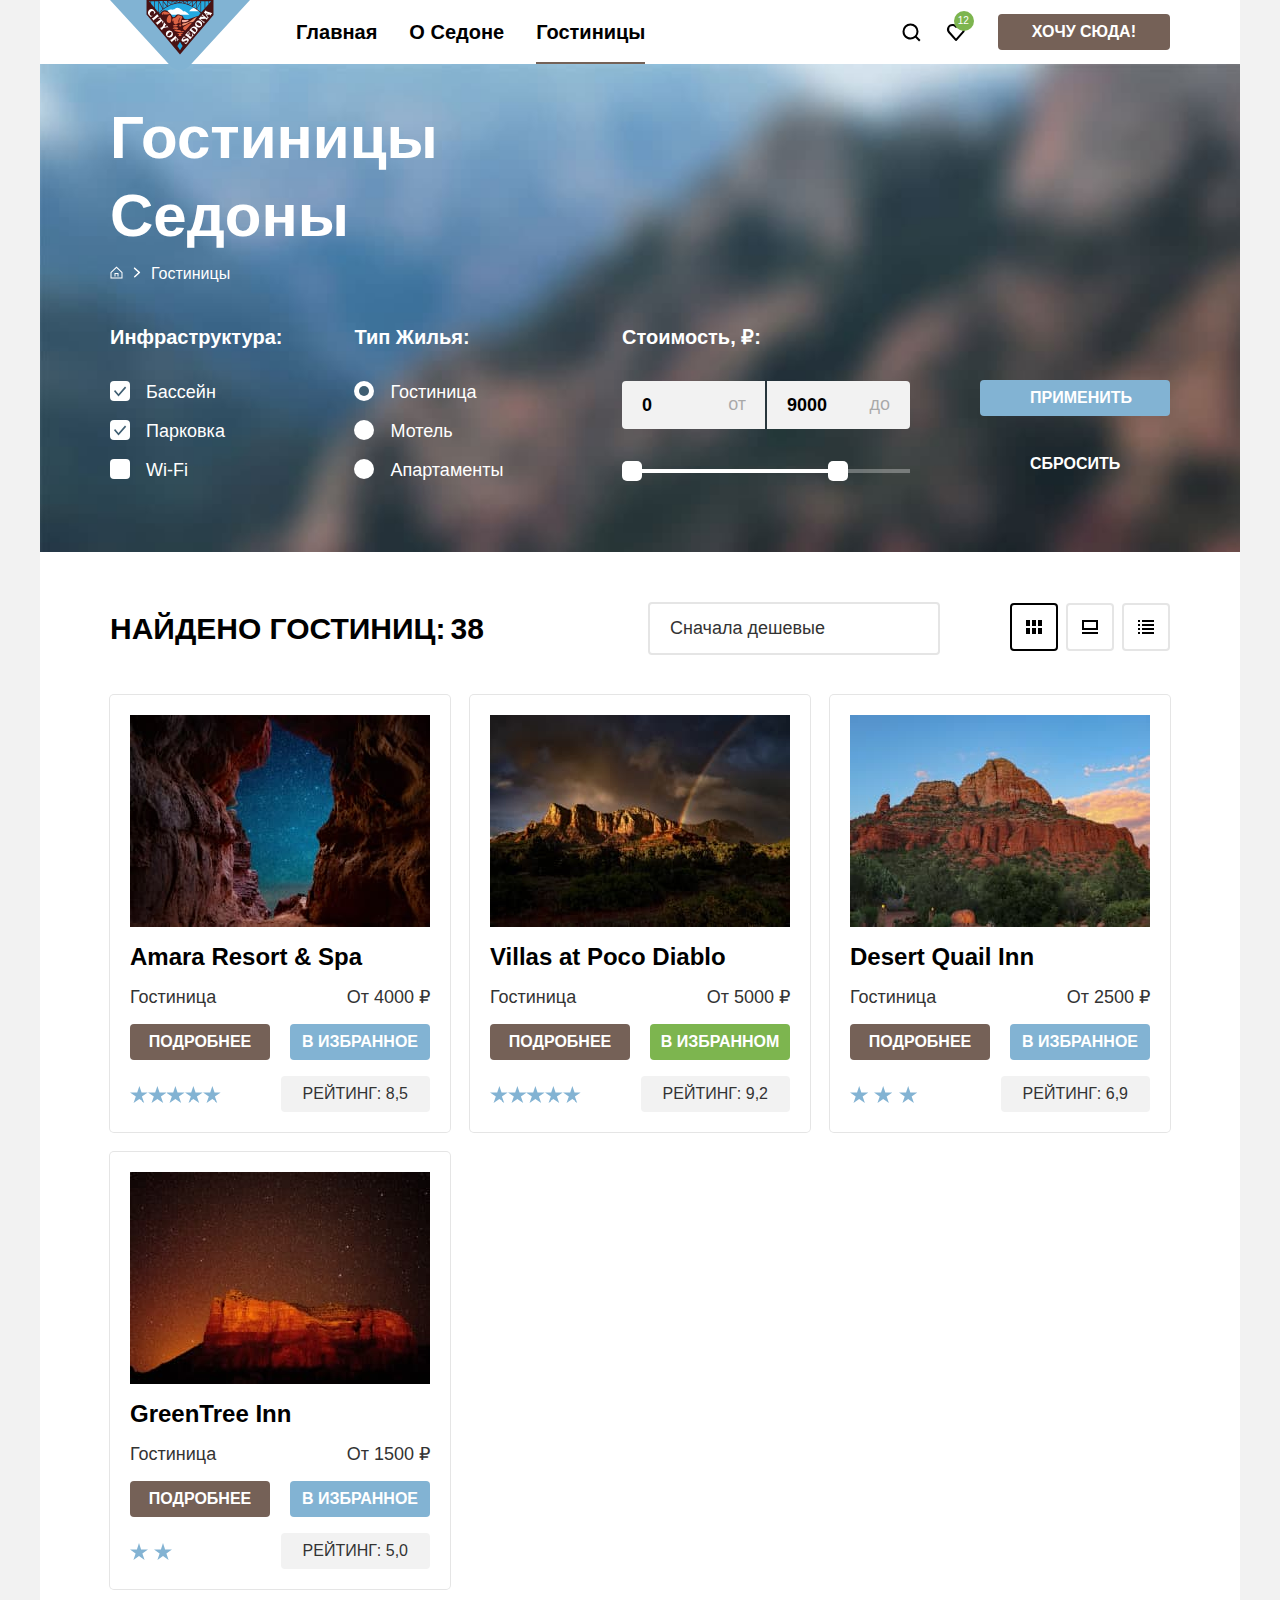
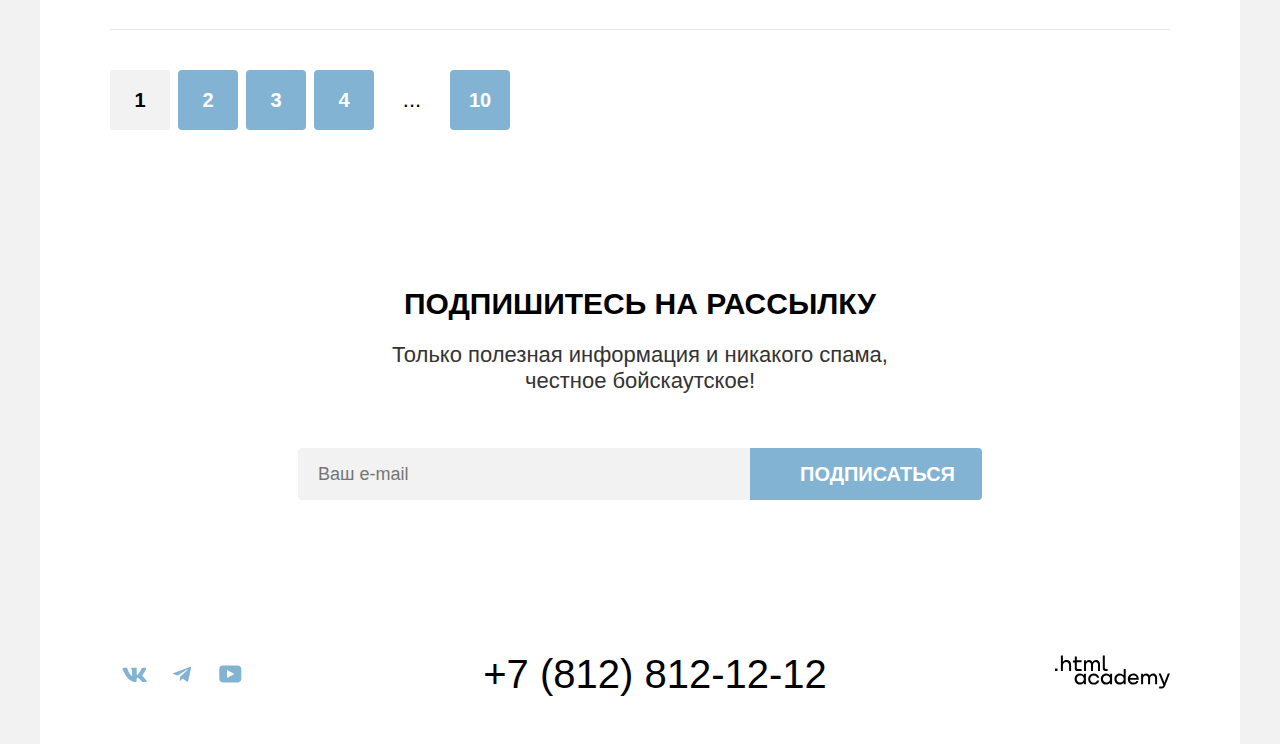
==== commit 7049bb76: "вносит правки" ====
--- a/catalog.html
+++ b/catalog.html
@@ -316,7 +316,8 @@
         <p class="newsletter-subtitle newsletter-subtitle-catalog">Только полезная информация и никакого спама,<br>
           честное бойскаутское!</p>
         <form class="newsletter-form" action="https://echo.htmlacademy.ru/" method="post">
-          <input class="news-letter-input" type="email" name="e-mail" placeholder="Ваш e-mail">
+          <label class="visually-hidden" for="e-mail">Введите Ваш e-mail</label>
+          <input class="news-letter-input" type="email" name="e-mail" id="e-mail" placeholder="Ваш e-mail" required>
           <button class="button button-submit" type="submit">Подписаться</button>
         </form>
       </section>
--- a/styles/styles.css
+++ b/styles/styles.css
@@ -76,8 +76,7 @@
 
 .logo-header-link {
   width: 140px;
-  margin-left: 70px;
-  margin-right: 30px;
+  margin: 0 30px 0 70px;
 }
 
 .navigation {
@@ -95,8 +94,7 @@
 }
 
 .navigation-user {
-  margin-left: auto;
-  margin-right: 70px;
+  margin: 0 70px 0 auto;
 }
 
 
@@ -201,26 +199,27 @@
   text-decoration: none;
 }
 
+button:disabled {
+  background-color: #E5E5E5;
+}
+
 .navigation-button {
   color: #FFFFFF;
   background-color: #756157;
   padding: 8px 34px;
-  margin: 0;
   margin-left: 20px;
 }
 
-.navigation-button:hover {
+.navigation-button:hover,
+.navigation-button:focus {
   background-color: #615048;
-}
-
-.navigation-button:focus-within {
-  background-color: #615048;
-}
-
+  outline: none;
+}
 
 .navigation-button:active {
   background-color: #756157;
 }
+
 
 .search-hotel-button {
   color: #ffffff;
@@ -232,12 +231,10 @@
   padding: 8px 50px;
 }
 
-.search-hotel-button:hover {
+.search-hotel-button:hover,
+.search-hotel-button:focus-within {
   background-color: #615048;
-}
-
-.search-hotel-button:focus-within {
-  background-color: #615048
+  outline: none;
 }
 
 .search-hotel-button:active {
@@ -255,12 +252,10 @@
   padding: 8px 50px;
 }
 
-.button-submit:hover {
-  background-color: #68A2CA;
-}
-
+.button-submit:hover,
 .button-submit:focus-within {
   background-color: #68A2CA;
+  outline: none;
 }
 
 .button-submit:active {
@@ -295,6 +290,16 @@
   margin-top: auto;
 }
 
+.filters-button-accept:hover,
+.filters-button-accept:focus-within {
+  background-color: #68A2CA;
+  outline: none;
+}
+
+.filters-button-accept:active {
+  background-color: #82B3D3;
+}
+
 .filters-button-reset {
   padding: 8px 50px;
   margin-top: 30px;
@@ -303,32 +308,26 @@
   background: none;
   cursor: pointer;
   align-items: center;
-}
-
-.filters-button-accept:hover {
-  background-color: #68A2CA;
-}
-
-.filters-button-accept:focus-within {
-  background-color: #68A2CA;
-}
-
-.filters-button-accept:active {
-  background-color: #82B3D3;
-}
-
+  border: none;
+  border-radius: 4px;
+}
 
 .filters-button-reset:hover {
   opacity: 0.6;
 }
 
-.filters-button-reset:focus {
+.filters-button-reset:focus-visible {
   border-radius: 4px;
-  border: 3px solid #83B3D3;
+  outline: 3px solid #83B3D3;
 }
 
 .filters-button-reset:active {
-  color: #FFFFFF4D;
+  color: rgba(255, 255, 255, 0.302);
+}
+
+.filters-button-reset:disabled {
+  background-color: transparent;
+  opacity: 0.1;
 }
 
 /* Кнопка "Подробнее" в карточках гостиниц */
@@ -344,14 +343,11 @@
   margin-right: auto;
 }
 
-.hotels-card-link:hover {
-  background-color: #615048;
-}
-
+.hotels-card-link:hover,
 .hotels-card-link:focus-within {
   background-color: #615048;
-}
-
+  outline: none;
+}
 
 .hotels-card-link:active {
   background-color: #756157;
@@ -365,12 +361,10 @@
   border: none;
 }
 
-.hotels-card-button:hover {
-  background-color: #68A2CA;
-}
-
+.hotels-card-button:hover,
 .hotels-card-button:focus-within {
   background-color: #68A2CA;
+  outline: none;
 }
 
 .hotels-card-button:active {
@@ -382,12 +376,10 @@
   background-color: #7DB54F;
 }
 
-.hotels-card-button-current:hover {
-  background-color: #6C9E42;
-}
-
+.hotels-card-button-current:hover,
 .hotels-card-button-current:focus-within {
   background-color: #6C9E42;
+  outline: none;
 }
 
 .hotels-card-button-current:active {
@@ -434,10 +426,8 @@
   flex-direction: column;
   justify-content: center;
   align-items: center;
-  padding-top: 69px;
-  padding-bottom: 90px;
-  margin-bottom: 0;
-  margin-top: 0;
+  padding: 69px 0 90px 0;
+  margin: 0;
 }
 
 /* Приемущества */
@@ -476,13 +466,12 @@
 }
 
 .advantages-description {
-  margin-bottom: 0;
-  padding: 0;
-  margin-top: 30px;
+  padding: 0;
+  margin: 30px 0 0 0;
 }
 
 .advantage-text {
-  width: 230px;
+  min-width: 230px;
   display: flex;
   flex-direction: column;
   justify-content: center;
@@ -500,8 +489,7 @@
   text-transform: uppercase;
   text-align: center;
   padding: 0;
-  margin: 0;
-  margin-bottom: 30px;
+  margin: 30px 0 0 0;
 }
 
 .town-sedona {
@@ -521,8 +509,7 @@
   font-size: 22px;
   font-weight: 400;
   line-height: 26px;
-  margin-top: 20px;
-  margin-bottom: 54px;
+  margin: 20px 0 54px 0;
 }
 
 /* Блоки с приемуществами и сервисами */
@@ -566,8 +553,7 @@
 .services-description {
   display: block;
   padding: 0;
-  margin: 0;
-  margin-top: 30px;
+  margin: 30px 0;
   text-align: center;
 }
 
@@ -663,17 +649,15 @@
 
 .newsletter-title {
   display: block;
-  margin-top: 0;
+  margin: 0 0 20px 0;
   font-size: 30px;
   font-weight: 700;
   line-height: 36px;
   text-transform: uppercase;
-  margin-bottom: 20px;
 }
 
 .newsletter-subtitle {
-  margin-bottom: 54px;
-  margin-top: 20px;
+  margin: 20px 0 54px 0;
 }
 
 .newsletter-form {
@@ -682,7 +666,7 @@
 
 .news-letter-input {
   font-family: "PT Sans", sans-serif;
-  color: #000;
+  color: #000000;
   background-color: #F2F2F2;
   border: none;
   border-radius: 4px 0 0 4px;
@@ -694,6 +678,11 @@
   padding: 12px 20px;
 }
 
+.news-letter-input:focus-visible {
+  outline: 3px solid #83B3D3;
+  ;
+}
+
 .page-footer {
   margin: 0 auto;
   width: 1200px;
@@ -764,10 +753,7 @@
   line-height: 40px;
   color: #000;
   text-decoration: none;
-  margin-top: 50px;
-  margin-bottom: 50px;
-  margin-left: 195px;
-  margin-right: 194px;
+  margin: 50px 194px 50px 195px;
 }
 
 .page-footer-phone:hover {
@@ -784,8 +770,7 @@
 
 .page-footer-logo,
 .page-footer-logo-link {
-  margin-top: 50px;
-  margin-right: 70px;
+  margin: 50px 70px 0 0;
   width: 115px;
   position: relative;
   padding: 0;
@@ -840,11 +825,10 @@
 }
 
 .price-filters {
-  margin-left: auto;
+  margin: 0 70px 0 auto;
   width: 288px;
   padding: 0;
   border: none;
-  margin-right: 70px;
   display: block;
 }
 
@@ -875,7 +859,6 @@
 
 .price-filters-input:focus {
   outline: 3px solid #83B3D3;
-  ;
 }
 
 /* Скрывает в инпуте "числовые стрелочки" */
@@ -935,6 +918,14 @@
   cursor: pointer;
 }
 
+.range-toggle:focus-visible {
+  outline: 3px solid #83B3D3;
+}
+
+.range-toggle:active {
+  outline: 2px solid #83B3D3;
+}
+
 .toggle-min {
   top: -8px;
   left: 0;
@@ -956,15 +947,13 @@
   font-weight: 700;
   line-height: 78px;
   width: 494px;
-  margin: 0;
-  margin-bottom: 8px;
+  margin: 0 0 8px 0;
 }
 
 /* Хлебные крошки */
 
 .main-catalog-filters-list {
-  margin-top: 0;
-  margin-bottom: 40px;
+  margin: 0 0 49px;
   list-style: none;
   display: flex;
   padding-left: 0;
@@ -977,10 +966,17 @@
   font-size: 16px;
   line-height: 21px;
   list-style-type: none;
-}
-
-.main-catalog-filters-link-home .breadcrumbs-icon:hover {
-  opacity: 0.3;
+  display: block;
+  width: 13px;
+  height: 13px;
+}
+
+.main-catalog-filters-link .breadcrumbs-icon:hover {
+  color: rgba(255, 255, 255, 0.6);
+}
+
+.main-catalog-filters-link .breadcrumbs-icon:active {
+  color: rgba(255, 255, 255, 0.302);
 }
 
 .main-catalog-filters-item {
@@ -991,13 +987,13 @@
 
 .main-catalog-filters-item::after {
   content: url("../images/filters-catalog/breadcrumbs-arrow-icon.svg");
-  margin-left: 10px;
+  padding-left: 10px;
   display: block;
   width: 8px;
   height: 20px;
   position: absolute;
-  top: 0;
-  left: 13px;
+  top: -2px;
+  right: -18px;
 }
 
 .main-catalog-filters-item:last-child::after {
@@ -1017,6 +1013,10 @@
 
 .control:active {
   opacity: 0.3;
+}
+
+.control-input:focus-visible ~ .control-mark {
+  outline: 3px solid #83B3D3;
 }
 
 .control-mark {
@@ -1029,6 +1029,7 @@
   border-radius: 4px;
 }
 
+
 .housing-item .control-mark {
   border-radius: 50%;
 }
@@ -1048,9 +1049,8 @@
 .infrastructure-title,
 .housing-title,
 .price-title {
-  margin-left: 0;
+  margin: 0 0 32px 0;
   padding-left: 0;
-  margin-bottom: 32px;
   font-size: 20px;
   font-weight: 700;
   line-height: 24px;
@@ -1060,25 +1060,22 @@
 .infrastructure-filters {
   width: 150px;
   padding: 0;
-  margin: 0;
-  margin-right: 70px;
+  margin: 0 70px 0 0;
   border: none;
 }
 
 .housing-filters {
   width: 150px;
   padding: 0;
-  margin: 0;
-  margin-right: auto;
+  margin: 0 auto 0 0;
   border: none;
 }
 
 .infrastructure-list,
 .housing-list {
-  margin-top: 0;
+  margin: 0;
   list-style: none;
   padding: 0;
-  margin-bottom: 0;
 }
 
 .infrastructure-item {
@@ -1117,9 +1114,8 @@
 .sorting-header {
   display: flex;
   align-items: center;
-  margin: 0;
-  padding: 0;
-  margin-bottom: 40px;
+  margin: 0 0 40px 0;
+  padding: 0;
 }
 
 .sorting-page {
@@ -1131,8 +1127,7 @@
 }
 
 .sorting-select {
-  margin-left: auto;
-  margin-right: 70px;
+  margin: 0 70px 0 auto;
   cursor: pointer;
   appearance: none;
   border-radius: 4px;
@@ -1148,18 +1143,25 @@
   background: url("../images/arrow-select.svg") no-repeat right 20px center;
 }
 
-.sorting-select:hover {
+.sorting-select:hover,
+.sorting-select:focus-visible {
   border-color: #68A2CA;
-}
-
-.sorting-select:focus-within {
-  border-color: #68A2CA;
+  outline: none;
+}
+
+.sorting-select:active {
+  border-color: rgba(0, 0, 0, 0.30);
+}
+
+.sorting-select:disabled {
+  color: rgba(0, 0, 0, 0.30);
+  border-color: rgba(0, 0, 0, 0.30);
+  fill: rgba(0, 0, 0, 0.3);
 }
 
 .sorting-button-list {
   display: flex;
   margin: 0;
-  margin-left: 0;
   padding: 0;
   gap: 8px;
 }
@@ -1182,8 +1184,9 @@
   border-color: #000000;
 }
 
-.sorting-button-icon:focus-within {
+.sorting-button-icon:focus-visible {
   border-color: #68A2CA;
+  outline: none;
 }
 
 .sorting-button-icon:active {
@@ -1223,6 +1226,11 @@
   margin: 16px 0 16px 0;
 }
 
+.hotels-card-image {
+  display: block;
+  background-color: rgba(131, 179, 211, 0.20);
+}
+
 .hotels-image-link {
   color: inherit;
   text-decoration: none;
@@ -1230,12 +1238,10 @@
   margin: 0;
 }
 
-.hotels-card-image {
-  display: block;
-}
-
-.hotels-image-link:hover {
+.hotels-image-link:hover,
+.hotels-image-link:focus-within {
   opacity: 0.6;
+  outline: none;
 }
 
 .hotels-image-link:active {
@@ -1246,8 +1252,7 @@
   display: flex;
   flex-wrap: wrap;
   padding: 0;
-  margin: 0;
-  margin-bottom: 40px;
+  margin: 0 0 40px 0;
   gap: 20px;
 }
 
@@ -1263,15 +1268,10 @@
   margin-bottom: 0;
 }
 
-.hotels-card-item:nth-last-child() {
-  margin-bottom: 0;
-}
-
 .frame-type-price {
   display: flex;
   justify-content: space-between;
-  margin-bottom: 16px;
-  margin-top: 0;
+  margin: 0 0 16px 0;
   padding: 0;
 }
 
@@ -1306,11 +1306,11 @@
 }
 
 .three-stars::before {
-  width: 63px;
+  width: 67px;
 }
 
 .four-stars::before {
-  width: 86px;
+  width: 91px;
 }
 
 .two-stars::before {
@@ -1350,6 +1350,8 @@
   color: #ffffff;
   background-color: #82B3D3;
   text-decoration: none;
+  outline: none;
+  border: none;
 }
 
 .pagination-catalog-link:hover:not(.pagination-catalog-link-current, .pagination-catalog-link-more) {
@@ -1385,15 +1387,18 @@
   font-weight: 400;
   color: #000000;
   background-color: #ffffff;
+  border: none;
+}
+
+.pagination-catalog-link-more:focus-within {
+  outline: 2px solid #68A2CA;
 }
 
 .pagination-catalog-list {
-  margin-right: auto;
-  margin-top: 40px;
+  margin: 40px auto 0 0;
   padding: 0;
   list-style: none;
   display: flex;
-  margin-bottom: 0;
   gap: 8px;
 }
 
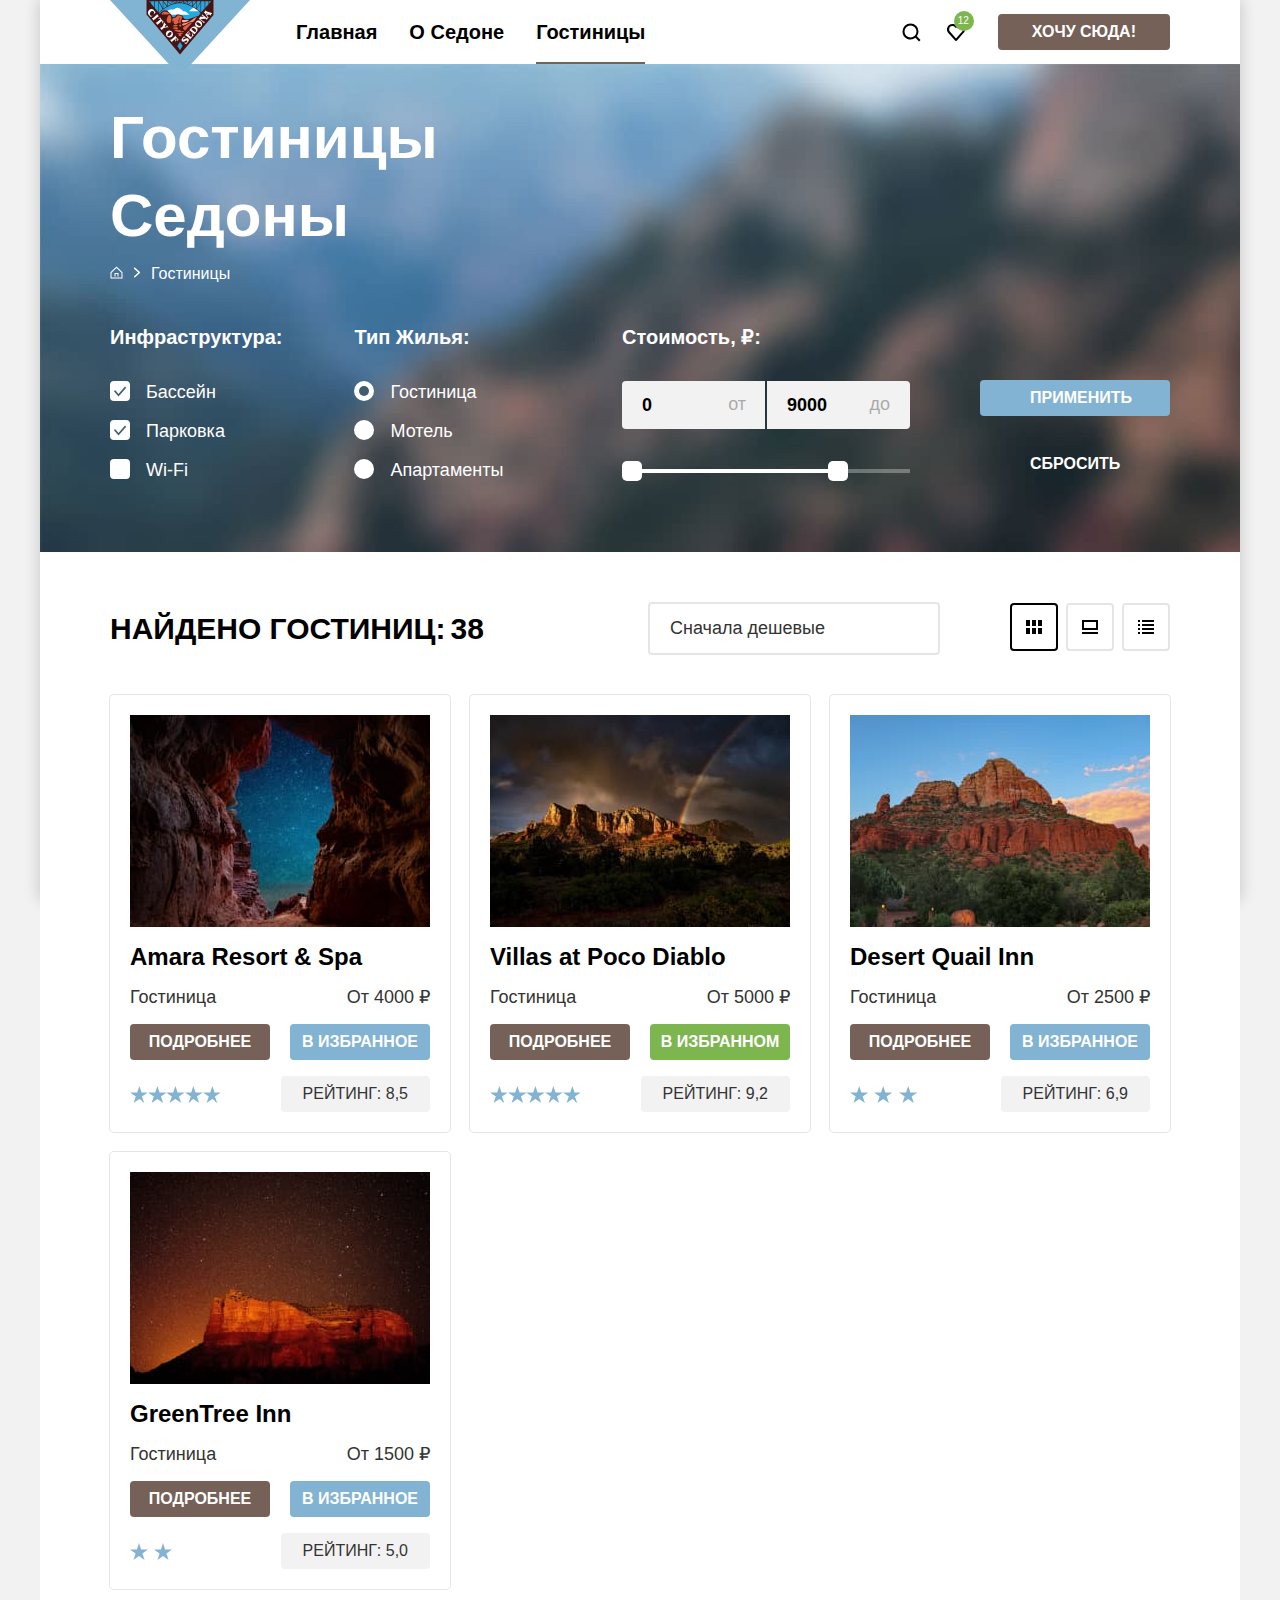
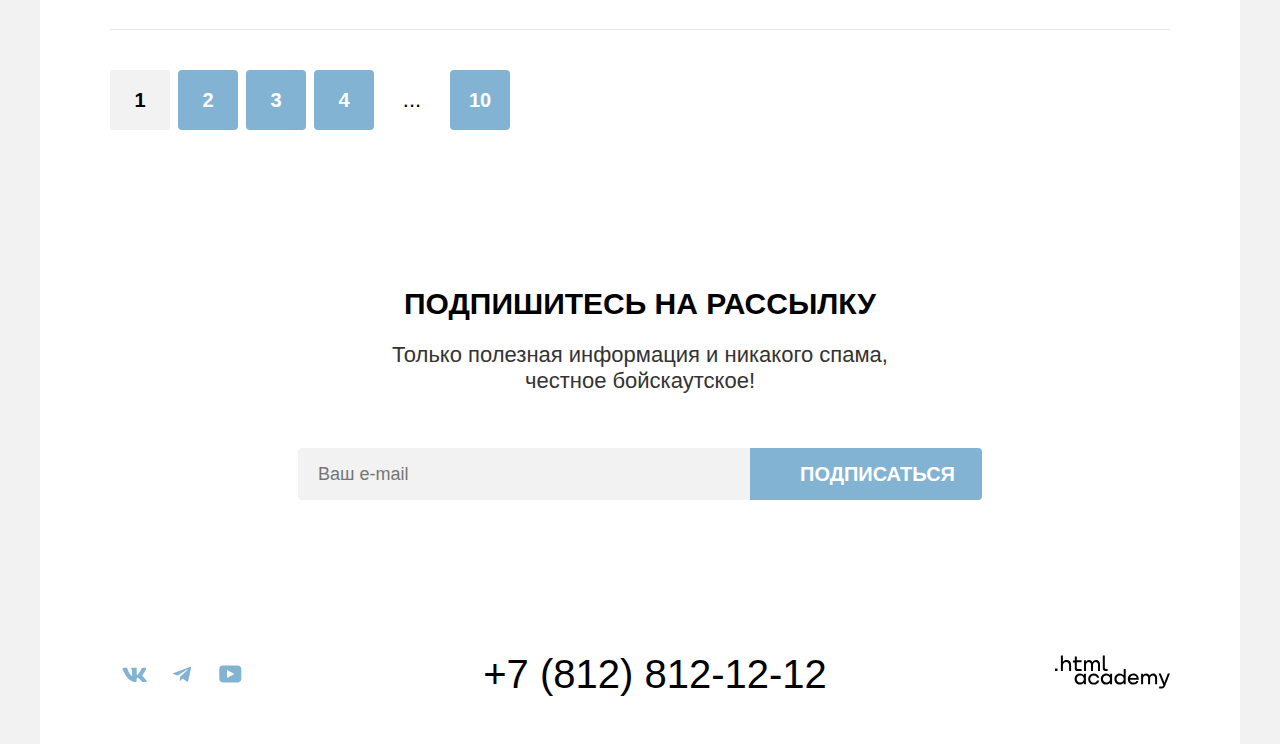
==== commit 38d7ca2a: "вносит правки" ====
--- a/catalog.html
+++ b/catalog.html
@@ -8,372 +8,374 @@
   </head>
 
   <body>
-    <header class="page-header">
-      <nav class="navigation">
-        <a class="logo-header-link" href="index.html">
-          <img class="logo-header" width="140" height="70" src="images/header/logo.svg" alt="Логотип Седоны">
-        </a>
-        <ul class="navigation-list">
-          <li class="navigation-item">
-            <a class="navigation-link" href="index.html">Главная</a>
-          </li>
-          <li class="navigation-item">
-            <a class="navigation-link" href="#">О Седоне</a>
-          </li>
-          <li class="navigation-item">
-            <a class="navigation-link navigation-link-current">Гостиницы</a>
-          </li>
-        </ul>
-
-        <ul class="navigation-list navigation-user">
-          <li class="navigation-item">
-            <a class="navigation-link" href="#">
-              <svg class="navigation-user-icon" aria-hidden="true" focusable="false" xmlns="http://www.w3.org/2000/svg"
-                width="19" height="19" fill="currentColor">
-                <path
-                  d="m18.5 17-3.7-3.7a8 8 0 0 0 1.7-4.8 8 8 0 0 0-8-8 8 8 0 0 0-8 8 8 8 0 0 0 12.9 6.3l3.7 3.7 1.4-1.5Zm-10-2.5a6 6 0 0 1-6-6 6 6 0 0 1 12 0 6 6 0 0 1-6 6Z" />
-              </svg>
-              <span class="visually-hidden">Поиск</span>
-            </a>
-          </li>
-          <li class="navigation-item">
-            <a class="navigation-link" href="#">
-              <svg class="navigation-user-icon" aria-hidden="true" focusable="false" xmlns="http://www.w3.org/2000/svg"
-                width="20" height="20" fill="currentColor">
-                <path
-                  d="M9.9 19a.9.9 0 0 1-.8-.4l-7-7.9A5.4 5.4 0 0 1 6.5 2C7.8 2 9 2.5 10 3.3a5.5 5.5 0 0 1 9 4.1c0 1.3-.5 2.5-1.3 3.4l-7 7.9c-.2.2-.4.3-.8.3Zm-6-9.5 6.1 6.9 6.2-7c.5-.5.7-1.2.7-2 0-1.8-1.5-3.3-3.3-3.3-1 0-2 .5-2.7 1.3-.3.3-.6.4-.9.4-.3 0-.6-.2-.8-.4a3.7 3.7 0 0 0-2.7-1.3 3.3 3.3 0 0 0-3.3 3.3c-.1.9.3 1.6.7 2.1-.1 0-.1 0 0 0Z" />
-              </svg>
-              <span class="visually-hidden">Избранное</span>
-              <span class="number-favourites">12</span>
-            </a>
-          </li>
-          <li class="navigation-item">
-            <a class="button navigation-button" href="#">Хочу сюда!</a>
-          </li>
-        </ul>
-      </nav>
-      </nav>
-    </header>
-
-    <main class="main-catalog main-container">
-      <section class="main-catalog-filters">
-        <h1 class="main-catalog-filters-title">Гостиницы Седоны</h1>
-        <nav class="filters-header">
-          <ol class="main-catalog-filters-list">
-            <li class="main-catalog-filters-item">
-              <a class="main-catalog-filters-link main-catalog-filters-link-home" href="index.html">
-                <svg class="breadcrumbs-icon" aria-hidden="true" focusable="false" xmlns="http://www.w3.org/2000/svg"
-                  width="13" height="13" fill="currentColor">
-                  <path d="m6.5.5-6 5.8v6.2h12V6.3L6.5.5Zm5 11h-10V6.7l5-4.8 5 4.8v4.8Z" />
-                  <path d="M4.5 10.5h1V8h2v2.5h1V7h-4v3.5Z" />
-                </svg>
-                <span class="visually-hidden">На главную</span>
-              </a>
-            </li>
-            <li class="main-catalog-filters-item">
-              <a class="main-catalog-filters-link main-catalog-filters-link-current">Гостиницы</a>
-            </li>
-          </ol>
+    <div class="page-container">
+      <header class="page-header">
+        <nav class="navigation">
+          <a class="logo-header-link" href="index.html">
+            <img class="logo-header" width="140" height="70" src="images/logo.svg" alt="Логотип Седоны">
+          </a>
+          <ul class="navigation-list">
+            <li class="navigation-item">
+              <a class="navigation-link" href="index.html">Главная</a>
+            </li>
+            <li class="navigation-item">
+              <a class="navigation-link" href="#">О Седоне</a>
+            </li>
+            <li class="navigation-item">
+              <a class="navigation-link navigation-link-current">Гостиницы</a>
+            </li>
+          </ul>
+
+          <ul class="navigation-list navigation-user">
+            <li class="navigation-item">
+              <a class="navigation-link" href="#">
+                <svg class="navigation-user-icon" aria-hidden="true" focusable="false"
+                  xmlns="http://www.w3.org/2000/svg" width="19" height="19" fill="currentColor">
+                  <path
+                    d="m18.5 17-3.7-3.7a8 8 0 0 0 1.7-4.8 8 8 0 0 0-8-8 8 8 0 0 0-8 8 8 8 0 0 0 12.9 6.3l3.7 3.7 1.4-1.5Zm-10-2.5a6 6 0 0 1-6-6 6 6 0 0 1 12 0 6 6 0 0 1-6 6Z" />
+                </svg>
+                <span class="visually-hidden">Поиск</span>
+              </a>
+            </li>
+            <li class="navigation-item">
+              <a class="navigation-link" href="#">
+                <svg class="navigation-user-icon" aria-hidden="true" focusable="false"
+                  xmlns="http://www.w3.org/2000/svg" width="20" height="20" fill="currentColor">
+                  <path
+                    d="M9.9 19a.9.9 0 0 1-.8-.4l-7-7.9A5.4 5.4 0 0 1 6.5 2C7.8 2 9 2.5 10 3.3a5.5 5.5 0 0 1 9 4.1c0 1.3-.5 2.5-1.3 3.4l-7 7.9c-.2.2-.4.3-.8.3Zm-6-9.5 6.1 6.9 6.2-7c.5-.5.7-1.2.7-2 0-1.8-1.5-3.3-3.3-3.3-1 0-2 .5-2.7 1.3-.3.3-.6.4-.9.4-.3 0-.6-.2-.8-.4a3.7 3.7 0 0 0-2.7-1.3 3.3 3.3 0 0 0-3.3 3.3c-.1.9.3 1.6.7 2.1-.1 0-.1 0 0 0Z" />
+                </svg>
+                <span class="visually-hidden">Избранное</span>
+                <span class="number-favourites">12</span>
+              </a>
+            </li>
+            <li class="navigation-item">
+              <a class="button navigation-button" href="#">Хочу сюда!</a>
+            </li>
+          </ul>
         </nav>
-        <section class="main-catalog-filters-form">
-          <h2 class="visually-hidden">Фильтр поиска</h2>
-          <form class="form-filters" action="https://echo.htmlacademy.ru/" method="get">
-            <fieldset class="infrastructure-filters">
-              <legend class="infrastructure-title">Инфраструктура:</legend>
-              <ul class="infrastructure-list">
-                <li class="infrastructure-item">
-                  <label class="control">
-                    <input class="visually-hidden control-input" type="checkbox" name="pool" checked>
-                    <span class="control-mark"></span>
-                    <span class="control-label">Бассейн</span>
-                  </label>
-                </li>
-                <li class="infrastructure-item">
-                  <label class="control">
-                    <input class="visually-hidden control-input" type="checkbox" name="parking" checked>
-                    <span class="control-mark"></span>
-                    <span class="control-label">Парковка</span>
-                  </label>
-                </li>
-                <li class="infrastructure-item">
-                  <label class="control">
-                    <input class="visually-hidden control-input" type="checkbox" name="Wi-Fi">
-                    <span class="control-mark"></span>
-                    <span class="control-label">Wi-Fi</span>
-                  </label>
-                </li>
+      </header>
+
+      <main class="main-catalog main-container">
+        <section class="main-catalog-filters">
+          <h1 class="main-catalog-filters-title">Гостиницы Седоны</h1>
+          <nav class="filters-header">
+            <ol class="main-catalog-filters-list">
+              <li class="main-catalog-filters-item">
+                <a class="main-catalog-filters-link main-catalog-filters-link-home" href="index.html">
+                  <svg class="breadcrumbs-icon" aria-hidden="true" focusable="false" xmlns="http://www.w3.org/2000/svg"
+                    width="13" height="13" fill="currentColor">
+                    <path d="m6.5.5-6 5.8v6.2h12V6.3L6.5.5Zm5 11h-10V6.7l5-4.8 5 4.8v4.8Z" />
+                    <path d="M4.5 10.5h1V8h2v2.5h1V7h-4v3.5Z" />
+                  </svg>
+                  <span class="visually-hidden">На главную</span>
+                </a>
+              </li>
+              <li class="main-catalog-filters-item">
+                <a class="main-catalog-filters-link main-catalog-filters-link-current">Гостиницы</a>
+              </li>
+            </ol>
+          </nav>
+          <section class="main-catalog-filters-form">
+            <h2 class="visually-hidden">Фильтр поиска</h2>
+            <form class="form-filters" action="https://echo.htmlacademy.ru/" method="get">
+              <fieldset class="infrastructure-filters">
+                <legend class="infrastructure-title">Инфраструктура:</legend>
+                <ul class="infrastructure-list">
+                  <li class="infrastructure-item">
+                    <label class="control">
+                      <input class="visually-hidden control-input" type="checkbox" name="pool" checked>
+                      <span class="control-mark"></span>
+                      <span class="control-label">Бассейн</span>
+                    </label>
+                  </li>
+                  <li class="infrastructure-item">
+                    <label class="control">
+                      <input class="visually-hidden control-input" type="checkbox" name="parking" checked>
+                      <span class="control-mark"></span>
+                      <span class="control-label">Парковка</span>
+                    </label>
+                  </li>
+                  <li class="infrastructure-item">
+                    <label class="control">
+                      <input class="visually-hidden control-input" type="checkbox" name="Wi-Fi">
+                      <span class="control-mark"></span>
+                      <span class="control-label">Wi-Fi</span>
+                    </label>
+                  </li>
+                </ul>
+              </fieldset>
+              <fieldset class="housing-filters">
+                <legend class="housing-title">Тип жилья:</legend>
+                <ul class="housing-list">
+                  <li class="housing-item">
+                    <label class="control">
+                      <input class="visually-hidden control-input" type="radio" name="housing-filters" checked
+                        value="hotel">
+                      <span class="control-mark"></span>
+                      <span class="control-label">Гостиница</span>
+                    </label>
+                  </li>
+                  <li class="housing-item">
+                    <label class="control">
+                      <input class="visually-hidden control-input" type="radio" name="housing-filters" value="motel">
+                      <span class="control-mark"></span>
+                      <span class="control-label">Мотель</span>
+                    </label>
+                  </li>
+                  <li class="housing-item">
+                    <label class="control">
+                      <input class="visually-hidden control-input" type="radio" name="housing-filters"
+                        value="apartaments">
+                      <span class="control-mark"></span>
+                      <span class="control-label">Апартаменты</span>
+                    </label>
+                  </li>
+                </ul>
+              </fieldset>
+              <fieldset class="price-filters">
+                <legend class="price-title">
+                  Стоимость, ₽:
+                </legend>
+                <div class="price-filters-max-min">
+                  <div class="price-filters-min">
+                    <label class="visually-hidden">От</label>
+                    <input class="price-filters-input price-filters-min" type="number" value="0" name="number-min"
+                      id="price-min">
+                    <span class="price-label">от</span>
+                  </div>
+                  <div class="price-filters-max">
+                    <label class="visually-hidden">До</label>
+                    <input class="price-filters-input price-filters-max" type="number" value="9000" name="number-max"
+                      id="price-max">
+                    <span class="price-label">до</span>
+                  </div>
+                </div>
+                <div class="range-scale">
+                  <div class="range-bar" style="left: 0; width: 226px">
+                    <button class="range-toggle toggle-min" type="button">
+                      <span class="visually-hidden">Изменить минимальную цену</span>
+                    </button>
+                    <button class="range-toggle toggle-max" type="button">
+                      <span class="visually-hidden">Изменить максимальную цену</span>
+                    </button>
+                  </div>
+                </div>
+              </fieldset>
+              <div class="filters-button-box">
+                <button class="button filters-button filters-button-accept" type="submit">Применить</button>
+                <button class="filters-button filters-button-reset" type="reset">Сбросить</button>
+              </div>
+            </form>
+          </section>
+        </section>
+        <section class="sorting">
+          <h2 class="visually-hidden">Результаты поиска</h2>
+          <div class="sorting-header">
+            <div class="flex-sorting-page">
+              <b class="subtitle sorting-subtitle">Найдено гостиниц:</b>
+              <span class="sorting-page">38</span>
+            </div>
+            <select class="sorting-select" name="sorting-result-select">
+              <option value="cheap">Сначала дешевые</option>
+              <option value="expensive">Сначала дорогие</option>
+              <option value="popular">Сначала популярные</option>
+            </select>
+            <ul class="sorting-button-list">
+              <li class="sorting-button-item">
+                <button class="sorting-button-icon sorting-button-icon-current sorting-button-icon-grid" type="button"
+                  name="button-grid">
+                  <span class="visually-hidden">Плитка</span>
+                </button>
+              </li>
+              <li class="sorting-button-item">
+                <button class="sorting-button-icon sorting-button-icon-slide" type="button" name="button-slide">
+                  <span class="visually-hidden">Слайд</span>
+                </button>
+              </li>
+              <li class="sorting-button-item">
+                <button class="sorting-button-icon  sorting-button-icon-list" type="button" name="button-list">
+                  <span class="visually-hidden">Список</span>
+                </button>
+              </li>
+            </ul>
+          </div>
+          <section class="hotels-card">
+            <h2 class="visually-hidden">Результат фильтрации</h2>
+            <ul class="hotels-card-list">
+              <li class="hotels-card-item">
+                <a class="hotels-image-link" href="#">
+                  <img class="hotels-card-image" width="300" height="212" src="images/sorting-catalog/card-hotel-1.jpg"
+                    alt="Гостиница Amara Resort & Spa">
+                  <h3 class="hotels-card-title">Amara Resort & Spa</h3>
+                </a>
+                <p class="frame-type-price">
+                  <span class="frame-type">Гостиница</span>
+                  <span class="frame-price">От 4000 ₽</span>
+                </p>
+                <div class="button-cards">
+                  <a class="button hotels-card-link" href="#">Подробнее</a>
+                  <button class="button hotels-card-button" type="button">В избранное</button>
+                </div>
+                <div class="stars-raiting">
+                  <div class="stars four-stars" role="img">
+                    <span class="visually-hidden">4 звезды</span>
+                  </div>
+                  <span class="rating-number">Рейтинг: 8,5</span>
+                </div>
+              </li>
+              <li class="hotels-card-item">
+                <a class="hotels-image-link" href="#">
+                  <img class="hotels-card-image" width="300" height="212" src="images/sorting-catalog/card-hotel-2.jpg"
+                    alt="Гостиница Villas at Poco Diablo">
+                  <h3 class="hotels-card-title">Villas at Poco Diablo</h3>
+                </a>
+                <p class="frame-type-price">
+                  <span class="frame-type">Гостиница</span>
+                  <span class="frame-price">От 5000 ₽</span>
+                </p>
+                <div class="button-cards">
+                  <a class="button hotels-card-link" href="#">Подробнее</a>
+                  <button class="button hotels-card-button hotels-card-button-current" type="button">В
+                    избранном</button>
+                </div>
+                <div class="stars-raiting">
+                  <div class="stars four-stars" role="img">
+                    <span class="visually-hidden">4 звезды</span>
+                  </div>
+                  <span class="rating-number">Рейтинг: 9,2</span>
+                </div>
+              </li>
+              <li class="hotels-card-item">
+                <a class="hotels-image-link" href="#">
+                  <img class="hotels-card-image" width="300" height="212" src="images/sorting-catalog/card-hotel-3.jpg"
+                    alt="Гостиница Desert Quail Inn">
+                  <h3 class="hotels-card-title">Desert Quail Inn</h3>
+                </a>
+                <p class="frame-type-price">
+                  <span class="frame-type">Гостиница</span>
+                  <span class="frame-price">От 2500 ₽</span>
+                </p>
+                <div class="button-cards">
+                  <a class="button hotels-card-link" href="#">Подробнее</a>
+                  <button class="button hotels-card-button" type="button">В избранное</button>
+                </div>
+                <div class="stars-raiting">
+                  <div class="stars three-stars">
+                    <span class="visually-hidden">3 звезды</span>
+                  </div>
+                  <span class="rating-number">Рейтинг: 6,9</span>
+                </div>
+              </li>
+              <li class="hotels-card-item">
+                <a class="hotels-image-link" href="#">
+                  <img class="hotels-card-image" width="300" height="212" src="images/sorting-catalog/card-hotel-4.jpg"
+                    alt="Гостиница GreenTree Inn">
+                  <h3 class="hotels-card-title">GreenTree Inn</h3>
+                </a>
+                <p class="frame-type-price">
+                  <span class="frame-type">Гостиница</span>
+                  <span class="frame-price">От 1500 ₽</span>
+                </p>
+                <div class="button-cards">
+                  <a class="button hotels-card-link" href="#">Подробнее</a>
+                  <button class="button hotels-card-button" type="button">В избранное</button>
+                </div>
+                <div class="stars-raiting">
+                  <div class="stars two-stars">
+                    <span class="visually-hidden">2 звезды</span>
+                  </div>
+                  <span class="rating-number">Рейтинг: 5,0</span>
+                </div>
+              </li>
               </ul>
-            </fieldset>
-            <fieldset class="housing-filters">
-              <legend class="housing-title">Тип жилья:</legend>
-              <ul class="housing-list">
-                <li class="housing-item">
-                  <label class="control">
-                    <input class="visually-hidden control-input" type="radio" name="housing-filters" checked
-                      value="hotel">
-                    <span class="control-mark"></span>
-                    <span class="control-label">Гостиница</span>
-                  </label>
-                </li>
-                <li class="housing-item">
-                  <label class="control">
-                    <input class="visually-hidden control-input" type="radio" name="housing-filters" value="motel">
-                    <span class="control-mark"></span>
-                    <span class="control-label">Мотель</span>
-                  </label>
-                </li>
-                <li class="housing-item">
-                  <label class="control">
-                    <input class="visually-hidden control-input" type="radio" name="housing-filters"
-                      value="apartaments">
-                    <span class="control-mark"></span>
-                    <span class="control-label">Апартаменты</span>
-                  </label>
-                </li>
-              </ul>
-            </fieldset>
-            <fieldset class="price-filters">
-              <legend class="price-title">
-                Стоимость, ₽:
-              </legend>
-              <div class="price-filters-max-min">
-                <div class="price-filters-min">
-                  <label class="visually-hidden">От</label>
-                  <input class="price-filters-input price-filters-min" type="number" value="0" name="number-min"
-                    id="price-min">
-                  <span class="price-label">от</span>
-                </div>
-                <div class="price-filters-max">
-                  <label class="visually-hidden">До</label>
-                  <input class="price-filters-input price-filters-max" type="number" value="9000" name="number-max"
-                    id="price-max">
-                  <span class="price-label">до</span>
-                </div>
-              </div>
-              <div class="range-scale">
-                <div class="range-bar" style="left: 0; width: 226px">
-                  <button class="range-toggle toggle-min" type="button">
-                    <span class="visually-hidden">Изменить минимальную цену</span>
-                  </button>
-                  <button class="range-toggle toggle-max" type="button">
-                    <span class="visually-hidden">Изменить максимальную цену</span>
-                  </button>
-                </div>
-              </div>
-            </fieldset>
-            <div class="filters-button-box">
-              <button class="button filters-button filters-button-accept" type="submit">Применить</button>
-              <button class="filters-button filters-button-reset" type="reset">Сбросить</button>
-            </div>
+            <div class="diving-line"></div>
+            <ul class="pagination-catalog-list">
+              <li class="pagination-catalog-item pagination-catalog-current">
+                <a class="pagination-catalog-link pagination-catalog-link-current">1</a>
+              </li>
+              <li class="pagination-catalog-item">
+                <a class="pagination-catalog-link " href="#">2</a>
+              </li>
+              <li class="pagination-catalog-item">
+                <a class="pagination-catalog-link " href="#">3</a>
+              </li>
+              <li class="pagination-catalog-item">
+                <a class="pagination-catalog-link " href="#">4</a>
+              </li>
+              <li class="pagination-catalog-item pagination-catalog-item-more">
+                <a class="pagination-catalog-link pagination-catalog-link-more" href="#">...</a>
+              </li>
+              <li class="pagination-catalog-item">
+                <a class="pagination-catalog-link " href="#">10</a>
+              </li>
+            </ul>
+          </section>
+        </section>
+
+        <section class="newsletter-catalog">
+          <h2 class="newsletter-title">Подпишитесь на рассылку</h2>
+          <p class="newsletter-subtitle newsletter-subtitle-catalog">Только полезная информация и никакого спама,<br>
+            честное бойскаутское!</p>
+          <form class="newsletter-form" action="https://echo.htmlacademy.ru/" method="post">
+            <label class="visually-hidden" for="e-mail">Введите Ваш e-mail</label>
+            <input class="news-letter-input" type="email" name="e-mail" id="e-mail" placeholder="Ваш e-mail" required>
+            <button class="button button-submit" type="submit">Подписаться</button>
           </form>
         </section>
-      </section>
-      <section class="sorting">
-        <h2 class="visually-hidden">Результаты поиска</h2>
-        <div class="sorting-header">
-          <div class="flex-sorting-page">
-            <b class="subtitle sorting-subtitle">Найдено гостиниц:</b>
-            <span class="sorting-page">38</span>
-          </div>
-          <select class="sorting-select" name="sorting-result-select">
-            <option value="cheap">Сначала дешевые</option>
-            <option value="expensive">Сначала дорогие</option>
-            <option value="popular">Сначала популярные</option>
-          </select>
-          <ul class="sorting-button-list">
-            <li class="sorting-button-item">
-              <button class="sorting-button-icon sorting-button-icon-current sorting-button-icon-grid" type="button"
-                name="button-grid">
-                <span class="visually-hidden">Плитка</span>
-              </button>
-            </li>
-            <li class="sorting-button-item">
-              <button class="sorting-button-icon sorting-button-icon-slide" type="button" name="button-slide">
-                <span class="visually-hidden">Слайд</span>
-              </button>
-            </li>
-            <li class="sorting-button-item">
-              <button class="sorting-button-icon  sorting-button-icon-list" type="button" name="button-list">
-                <span class="visually-hidden">Список</span>
-              </button>
+      </main>
+
+      <footer class="page-footer">
+        <div class="page-footer-social">
+          <h2 class="visually-hidden">Соцсети</h2>
+          <ul class="footer-social-list">
+            <li class="footer-social-item">
+              <a class="social-link vkontakte" href="https://vk.com/htmlacademy">
+                <svg class="social-icon" aria-hidden="true" focusable="false" xmlns="http://www.w3.org/2000/svg"
+                  width="25" height="15" fill="currentColor">
+                  <path fill-rule="evenodd"
+                    d="M24.1 1.8c.2-.5 0-1-.8-1h-2.6c-.7 0-1 .4-1.1.8 0 0-1.4 3.2-3.3 5.3-.6.6-.9.8-1.2.8-.2 0-.4-.2-.4-.8V1.8c0-.7-.2-1-.8-1h-4c-.5 0-.8.4-.8.6 0 .7 1 .8 1 2.6v3.8c0 .8 0 1-.4 1-.9 0-3-3.3-4.3-7-.3-.7-.5-1-1.2-1H1.6c-.8 0-1 .4-1 .8 0 .7 1 4 4.2 8.5C7 13.2 10 15 12.8 15c1.7 0 1.9-.4 1.9-1v-2.4c0-.7.2-.8.7-.8.4 0 1 .1 2.6 1.6 1.8 1.8 2 2.6 3 2.6h2.7c.7 0 1.1-.4 1-1.1a12 12 0 0 0-2.3-3c-.6-.8-1.5-1.5-1.8-2-.4-.4-.3-.6 0-1 0 0 3.2-4.5 3.5-6Z"
+                    clip-rule="evenodd" />
+                </svg>
+                <span class="visually-hidden">В контакте</span>
+              </a>
+            </li>
+            <li class="footer-social-item">
+              <a class="social-link telegram" href="https://t.me/htmlacademy">
+                <svg class="social-icon" aria-hidden="true" focusable="false" xmlns="http://www.w3.org/2000/svg"
+                  width="18" height="16" fill="currentColor">
+                  <path
+                    d="M16.8 1 .8 7c-1 .4-1 1-.2 1.3l4.1 1.3 9.5-6c.5-.3.9-.1.5.2l-7.6 7-.3 4.1c.4 0 .6-.2.8-.4l2-2 4.1 3.1c.8.5 1.3.3 1.5-.7L18 2.2c.3-1-.4-1.6-1.1-1.2Z" />
+                </svg>
+                <span class="visually-hidden">Телеграм</span>
+              </a>
+            </li>
+            <li class="footer-social-item">
+              <a class="social-link youtube" href=" https://www.youtube.com/user/htmlacademyru">
+                <svg class="social-icon" aria-hidden="true" focusable="false" xmlns="http://www.w3.org/2000/svg"
+                  width="23" height="18" fill="currentColor">
+                  <path
+                    d="M19 .4H3.4C1.6.4.3 2 .3 3.8v10c0 2 1.3 3.6 3.2 3.6h15.7c1.6 0 3.1-1.6 3.1-3.4V3.8C22.1 2 20.8.4 19 .4ZM8 12.9v-8l7.3 4-7.3 4Z" />
+                </svg>
+                <span class="visually-hidden">Ютуб</span>
+              </a>
             </li>
           </ul>
         </div>
-        <section class="hotels-card">
-          <h2 class="visually-hidden">Результат фильтрации</h2>
-          <ul class="hotels-card-list">
-            <li class="hotels-card-item">
-              <a class="hotels-image-link" href="#">
-                <img class="hotels-card-image" width="300" height="212" src="images/sorting-catalog/card-hotel-1.jpg"
-                  alt="Гостиница Amara Resort & Spa">
-                <h3 class="hotels-card-title">Amara Resort & Spa</h3>
-              </a>
-              <p class="frame-type-price">
-                <span class="frame-type">Гостиница</span>
-                <span class="frame-price">От 4000 ₽</span>
-              </p>
-              <div class="button-cards">
-                <a class="button hotels-card-link" href="#">Подробнее</a>
-                <button class="button hotels-card-button" type="button">В избранное</button>
-              </div>
-              <div class="stars-raiting">
-                <div class="stars four-stars" role="img">
-                  <span class="visually-hidden">4 звезды</span>
-                </div>
-                <span class="rating-number">Рейтинг: 8,5</span>
-              </div>
-            </li>
-            <li class="hotels-card-item">
-              <a class="hotels-image-link" href="#">
-                <img class="hotels-card-image" width="300" height="212" src="images/sorting-catalog/card-hotel-2.jpg"
-                  alt="Гостиница Villas at Poco Diablo">
-                <h3 class="hotels-card-title">Villas at Poco Diablo</h3>
-              </a>
-              <p class="frame-type-price">
-                <span class="frame-type">Гостиница</span>
-                <span class="frame-price">От 5000 ₽</span>
-              </p>
-              <div class="button-cards">
-                <a class="button hotels-card-link" href="#">Подробнее</a>
-                <button class="button hotels-card-button hotels-card-button-current" type="button">В избранном</button>
-              </div>
-              <div class="stars-raiting">
-                <div class="stars four-stars" role="img">
-                  <span class="visually-hidden">4 звезды</span>
-                </div>
-                <span class="rating-number">Рейтинг: 9,2</span>
-              </div>
-            </li>
-            <li class="hotels-card-item">
-              <a class="hotels-image-link" href="#">
-                <img class="hotels-card-image" width="300" height="212" src="images/sorting-catalog/card-hotel-3.jpg"
-                  alt="Гостиница Desert Quail Inn">
-                <h3 class="hotels-card-title">Desert Quail Inn</h3>
-              </a>
-              <p class="frame-type-price">
-                <span class="frame-type">Гостиница</span>
-                <span class="frame-price">От 2500 ₽</span>
-              </p>
-              <div class="button-cards">
-                <a class="button hotels-card-link" href="#">Подробнее</a>
-                <button class="button hotels-card-button" type="button">В избранное</button>
-              </div>
-              <div class="stars-raiting">
-                <div class="stars three-stars">
-                  <span class="visually-hidden">3 звезды</span>
-                </div>
-                <span class="rating-number">Рейтинг: 6,9</span>
-              </div>
-            </li>
-            <div class="hotels-card-item">
-              <a class="hotels-image-link" href="#">
-                <img class="hotels-card-image" width="300" height="212" src="images/sorting-catalog/card-hotel-4.jpg"
-                  alt="Гостиница GreenTree Inn">
-                <h3 class="hotels-card-title">GreenTree Inn</h3>
-              </a>
-              <p class="frame-type-price">
-                <span class="frame-type">Гостиница</span>
-                <span class="frame-price">От 1500 ₽</span>
-              </p>
-              <div class="button-cards">
-                <a class="button hotels-card-link" href="#">Подробнее</a>
-                <button class="button hotels-card-button" type="button">В избранное</button>
-              </div>
-              <div class="stars-raiting">
-                <div class="stars two-stars">
-                  <span class="visually-hidden">2 звезды</span>
-                </div>
-                <span class="rating-number">Рейтинг: 5,0</span>
-              </div>
-              </li>
-          </ul>
-          <div class="diving-line"></div>
-          <ul class="pagination-catalog-list">
-            <li class="pagination-catalog-item pagination-catalog-current">
-              <a class="pagination-catalog-link pagination-catalog-link-current">1</a>
-            </li>
-            <li class="pagination-catalog-item">
-              <a class="pagination-catalog-link " href="#">2</a>
-            </li>
-            <li class="pagination-catalog-item">
-              <a class="pagination-catalog-link " href="#">3</a>
-            </li>
-            <li class="pagination-catalog-item">
-              <a class="pagination-catalog-link " href="#">4</a>
-            </li>
-            <li class="pagination-catalog-item pagination-catalog-item-more">
-              <a class="pagination-catalog-link pagination-catalog-link-more" href="#">...</a>
-            </li>
-            <li class="pagination-catalog-item">
-              <a class="pagination-catalog-link " href="#">10</a>
-            </li>
-          </ul>
-        </section>
-      </section>
-
-      <section class="newsletter-catalog">
-        <h2 class="newsletter-title">Подпишитесь на рассылку</h2>
-        <p class="newsletter-subtitle newsletter-subtitle-catalog">Только полезная информация и никакого спама,<br>
-          честное бойскаутское!</p>
-        <form class="newsletter-form" action="https://echo.htmlacademy.ru/" method="post">
-          <label class="visually-hidden" for="e-mail">Введите Ваш e-mail</label>
-          <input class="news-letter-input" type="email" name="e-mail" id="e-mail" placeholder="Ваш e-mail" required>
-          <button class="button button-submit" type="submit">Подписаться</button>
-        </form>
-      </section>
-    </main>
-
-    <footer class="page-footer">
-      <div class="page-footer-social">
-        <h2 class="visually-hidden">Соцсети</h2>
-        <ul class="footer-social-list">
-          <li class="footer-social-item">
-            <a class="social-link vkontakte" href="https://vk.com/htmlacademy">
-              <svg class="social-icon" aria-hidden="true" focusable="false" xmlns="http://www.w3.org/2000/svg"
-                width="25" height="15" fill="currentColor">
-                <path fill-rule="evenodd"
-                  d="M24.1 1.8c.2-.5 0-1-.8-1h-2.6c-.7 0-1 .4-1.1.8 0 0-1.4 3.2-3.3 5.3-.6.6-.9.8-1.2.8-.2 0-.4-.2-.4-.8V1.8c0-.7-.2-1-.8-1h-4c-.5 0-.8.4-.8.6 0 .7 1 .8 1 2.6v3.8c0 .8 0 1-.4 1-.9 0-3-3.3-4.3-7-.3-.7-.5-1-1.2-1H1.6c-.8 0-1 .4-1 .8 0 .7 1 4 4.2 8.5C7 13.2 10 15 12.8 15c1.7 0 1.9-.4 1.9-1v-2.4c0-.7.2-.8.7-.8.4 0 1 .1 2.6 1.6 1.8 1.8 2 2.6 3 2.6h2.7c.7 0 1.1-.4 1-1.1a12 12 0 0 0-2.3-3c-.6-.8-1.5-1.5-1.8-2-.4-.4-.3-.6 0-1 0 0 3.2-4.5 3.5-6Z"
-                  clip-rule="evenodd" />
-              </svg>
-              <span class="visually-hidden">В контакте</span>
-            </a>
-          </li>
-          <li class="footer-social-item">
-            <a class="social-link telegram" href="https://t.me/htmlacademy">
-              <svg class="social-icon" aria-hidden="true" focusable="false" xmlns="http://www.w3.org/2000/svg"
-                width="18" height="16" fill="currentColor">
-                <path
-                  d="M16.8 1 .8 7c-1 .4-1 1-.2 1.3l4.1 1.3 9.5-6c.5-.3.9-.1.5.2l-7.6 7-.3 4.1c.4 0 .6-.2.8-.4l2-2 4.1 3.1c.8.5 1.3.3 1.5-.7L18 2.2c.3-1-.4-1.6-1.1-1.2Z" />
-              </svg>
-              <span class="visually-hidden">Телеграм</span>
-            </a>
-          </li>
-          <li class="footer-social-item">
-            <a class="social-link youtube" href=" https://www.youtube.com/user/htmlacademyru">
-              <svg class="social-icon" aria-hidden="true" focusable="false" xmlns="http://www.w3.org/2000/svg"
-                width="23" height="18" fill="currentColor">
-                <path
-                  d="M19 .4H3.4C1.6.4.3 2 .3 3.8v10c0 2 1.3 3.6 3.2 3.6h15.7c1.6 0 3.1-1.6 3.1-3.4V3.8C22.1 2 20.8.4 19 .4ZM8 12.9v-8l7.3 4-7.3 4Z" />
-              </svg>
-              <span class="visually-hidden">Ютуб</span>
-            </a>
-          </li>
-        </ul>
-      </div>
-      <div class="page-footer-number">
-        <h2 class="visually-hidden">Номер телефона</h2>
-        <a class="page-footer-phone" href="tel:+78128121212">+7 (812) 812-12-12</a>
-      </div>
-      <div class="page-footer-logo">
-        <a class="page-footer-logo-link" href="https://htmlacademy.ru/">
-          <svg class="html-logo-icon" aria-hidden="true" focusable="false" xmlns="http://www.w3.org/2000/svg"
-            width="115" height="34" fill="currentColor">
-            <path
-              d="M0 13.4V16h2.5v-2.6H0ZM11.6 5C10 5 8.8 5.7 8 6.7h-.1V.5h-2V16h2v-5.3c0-2.1 1.3-3.6 3.3-3.6 1.8 0 2.9 1.4 2.9 3.2V16h2V9.9c.1-3-1.8-4.9-4.5-4.9Zm15 .3h-4.8V1.6h-2v3.8h-1.9v2h1.9v6c0 1.7 1 2.7 2.7 2.7h4.1v-2h-3.7c-.7 0-1.1-.4-1.1-1.1V7.3h4.8v-2Zm14.5-.2c-1.6 0-2.9.8-3.5 2.1h-.1a3.7 3.7 0 0 0-3.4-2.1c-1.4 0-2.5.8-3.1 1.8h-.1V5.3H29v10.6h2v-5.4c0-2 1-3.5 2.6-3.5C35.1 7 36 8 36 9.6v6.3h2v-5.6C38 7.9 39.4 7 40.6 7 42.1 7 43 8 43 9.6v6.3h2V9.4c.1-2.5-1.4-4.3-3.9-4.3Zm6.7 8.1c0 1.7 1 2.7 2.8 2.7h2v-2h-1.7c-.7 0-1.1-.4-1.1-1.1V.5h-2v12.7Zm-18.9 7a4.9 4.9 0 0 0-3.9-1.8c-3.1 0-5.4 2.3-5.4 5.6s2.3 5.6 5.4 5.6c1.8 0 3-.8 3.8-1.9h.1v1.6h2V18.7h-2v1.5Zm-3.6 7.4a3.5 3.5 0 0 1-3.6-3.6c0-2 1.4-3.6 3.6-3.6s3.6 1.6 3.6 3.6c0 1.9-1.4 3.6-3.6 3.6Zm18.9-5.1c-.5-2.4-2.6-4.1-5.4-4.1a5.4 5.4 0 0 0-5.6 5.6c0 3.1 2.2 5.6 5.6 5.6 2.8 0 4.9-1.8 5.4-4.2h-2.1a3.4 3.4 0 0 1-3.3 2.3 3.5 3.5 0 0 1-3.6-3.6c0-2 1.4-3.6 3.6-3.6 1.6 0 2.8 1 3.3 2.2h2.1v-.2Zm10.9-2.3a4.9 4.9 0 0 0-3.9-1.8c-3.1 0-5.4 2.3-5.4 5.6s2.3 5.6 5.4 5.6c1.8 0 3-.8 3.8-1.9h.1v1.6h2V18.7h-2v1.5Zm-3.6 7.4a3.5 3.5 0 0 1-3.6-3.6c0-2 1.4-3.6 3.6-3.6s3.6 1.6 3.6 3.6c0 1.9-1.5 3.6-3.6 3.6Zm17.2-7.3a5 5 0 0 0-3.9-1.9c-3.1 0-5.4 2.3-5.4 5.6s2.2 5.6 5.4 5.6c1.7 0 3-.8 3.8-1.8h.1v1.5h2V13.9h-2v6.4Zm-3.6 7.3a3.5 3.5 0 0 1-3.6-3.6c0-2 1.4-3.6 3.6-3.6s3.6 1.6 3.6 3.6c-.1 2-1.5 3.6-3.6 3.6Zm13.2-9.2a5.4 5.4 0 0 0-5.5 5.6c0 3 2.1 5.6 5.5 5.6 2.5 0 4.5-1.3 5.2-3.6h-2.1c-.5 1-1.6 1.6-3 1.6-1.9 0-3.3-1.3-3.4-2.9h8.8c.2-3.6-2-6.3-5.5-6.3Zm0 1.9c1.7 0 3 1 3.3 2.6h-6.5a3.2 3.2 0 0 1 3.2-2.6Zm19.9-1.9a4 4 0 0 0-3.6 2h-.1c-.6-1.2-1.8-2-3.4-2-1.4 0-2.5.7-3.1 1.8v-1.5h-1.9v10.6h2v-5.4c0-2 1-3.4 2.6-3.5 1.5 0 2.4 1 2.4 2.6v6.3h2v-5.6c0-2.4 1.4-3.3 2.6-3.3 1.5 0 2.4 1 2.4 2.6v6.3h2v-6.5c.1-2.6-1.4-4.4-3.9-4.4Zm11.2 9.1-3.6-8.9h-2.2l4.8 11.6c-.3.9-.7 1.2-1.7 1.2h-2.5v2h2.5c1.8 0 2.8-.8 3.5-2.6l4.7-12.2h-2.1l-3.4 8.9Z" />
-          </svg>
-        </a>
-      </div>
-    </footer>
+        <div class="page-footer-number">
+          <h2 class="visually-hidden">Номер телефона</h2>
+          <a class="page-footer-phone" href="tel:+78128121212">+7 (812) 812-12-12</a>
+        </div>
+        <div class="page-footer-logo">
+          <a class="page-footer-logo-link" href="https://htmlacademy.ru/">
+            <svg class="html-logo-icon" aria-hidden="true" focusable="false" xmlns="http://www.w3.org/2000/svg"
+              width="115" height="34" fill="currentColor">
+              <path
+                d="M0 13.4V16h2.5v-2.6H0ZM11.6 5C10 5 8.8 5.7 8 6.7h-.1V.5h-2V16h2v-5.3c0-2.1 1.3-3.6 3.3-3.6 1.8 0 2.9 1.4 2.9 3.2V16h2V9.9c.1-3-1.8-4.9-4.5-4.9Zm15 .3h-4.8V1.6h-2v3.8h-1.9v2h1.9v6c0 1.7 1 2.7 2.7 2.7h4.1v-2h-3.7c-.7 0-1.1-.4-1.1-1.1V7.3h4.8v-2Zm14.5-.2c-1.6 0-2.9.8-3.5 2.1h-.1a3.7 3.7 0 0 0-3.4-2.1c-1.4 0-2.5.8-3.1 1.8h-.1V5.3H29v10.6h2v-5.4c0-2 1-3.5 2.6-3.5C35.1 7 36 8 36 9.6v6.3h2v-5.6C38 7.9 39.4 7 40.6 7 42.1 7 43 8 43 9.6v6.3h2V9.4c.1-2.5-1.4-4.3-3.9-4.3Zm6.7 8.1c0 1.7 1 2.7 2.8 2.7h2v-2h-1.7c-.7 0-1.1-.4-1.1-1.1V.5h-2v12.7Zm-18.9 7a4.9 4.9 0 0 0-3.9-1.8c-3.1 0-5.4 2.3-5.4 5.6s2.3 5.6 5.4 5.6c1.8 0 3-.8 3.8-1.9h.1v1.6h2V18.7h-2v1.5Zm-3.6 7.4a3.5 3.5 0 0 1-3.6-3.6c0-2 1.4-3.6 3.6-3.6s3.6 1.6 3.6 3.6c0 1.9-1.4 3.6-3.6 3.6Zm18.9-5.1c-.5-2.4-2.6-4.1-5.4-4.1a5.4 5.4 0 0 0-5.6 5.6c0 3.1 2.2 5.6 5.6 5.6 2.8 0 4.9-1.8 5.4-4.2h-2.1a3.4 3.4 0 0 1-3.3 2.3 3.5 3.5 0 0 1-3.6-3.6c0-2 1.4-3.6 3.6-3.6 1.6 0 2.8 1 3.3 2.2h2.1v-.2Zm10.9-2.3a4.9 4.9 0 0 0-3.9-1.8c-3.1 0-5.4 2.3-5.4 5.6s2.3 5.6 5.4 5.6c1.8 0 3-.8 3.8-1.9h.1v1.6h2V18.7h-2v1.5Zm-3.6 7.4a3.5 3.5 0 0 1-3.6-3.6c0-2 1.4-3.6 3.6-3.6s3.6 1.6 3.6 3.6c0 1.9-1.5 3.6-3.6 3.6Zm17.2-7.3a5 5 0 0 0-3.9-1.9c-3.1 0-5.4 2.3-5.4 5.6s2.2 5.6 5.4 5.6c1.7 0 3-.8 3.8-1.8h.1v1.5h2V13.9h-2v6.4Zm-3.6 7.3a3.5 3.5 0 0 1-3.6-3.6c0-2 1.4-3.6 3.6-3.6s3.6 1.6 3.6 3.6c-.1 2-1.5 3.6-3.6 3.6Zm13.2-9.2a5.4 5.4 0 0 0-5.5 5.6c0 3 2.1 5.6 5.5 5.6 2.5 0 4.5-1.3 5.2-3.6h-2.1c-.5 1-1.6 1.6-3 1.6-1.9 0-3.3-1.3-3.4-2.9h8.8c.2-3.6-2-6.3-5.5-6.3Zm0 1.9c1.7 0 3 1 3.3 2.6h-6.5a3.2 3.2 0 0 1 3.2-2.6Zm19.9-1.9a4 4 0 0 0-3.6 2h-.1c-.6-1.2-1.8-2-3.4-2-1.4 0-2.5.7-3.1 1.8v-1.5h-1.9v10.6h2v-5.4c0-2 1-3.4 2.6-3.5 1.5 0 2.4 1 2.4 2.6v6.3h2v-5.6c0-2.4 1.4-3.3 2.6-3.3 1.5 0 2.4 1 2.4 2.6v6.3h2v-6.5c.1-2.6-1.4-4.4-3.9-4.4Zm11.2 9.1-3.6-8.9h-2.2l4.8 11.6c-.3.9-.7 1.2-1.7 1.2h-2.5v2h2.5c1.8 0 2.8-.8 3.5-2.6l4.7-12.2h-2.1l-3.4 8.9Z" />
+            </svg>
+          </a>
+        </div>
+      </footer>
+    </div>
   </body>
 
 </html>
--- a/styles/styles.css
+++ b/styles/styles.css
@@ -35,13 +35,13 @@
   margin-top: 0;
   display: flex;
   flex-direction: column;
-  min-height: 100%;
+  height: 100%;
   font-family: "PT Sans", sans-serif;
   font-size: 18px;
   line-height: 21px;
   font-weight: 400;
   color: #000;
-  background-color: #F2F2F2;
+  background-color: #f2f2f2;
 }
 
 .img {
@@ -55,16 +55,18 @@
 
 /* Центрирует элементы страницы: margin и width */
 
-.page-header,
-.main-index,
-.page-footer,
-.main-catalog {
+.page-container {
+  display: flex;
+  flex-direction: column;
+  min-height: 100%;
+  width: 1200px;
   margin: 0 auto;
-  width: 1200px;
-}
-
-.page-header {
-  background-color: #ffffff;
+  background-color: #ffffff;
+  box-shadow: 0 0 15px 0 rgba(0, 0, 0, 0.2);
+}
+
+.page-footer {
+  flex: 0 0 auto;
 }
 
 .logo-header {
@@ -96,7 +98,6 @@
 .navigation-user {
   margin: 0 70px 0 auto;
 }
-
 
 .navigation-link {
   font-family: "PT Sans", sans-serif;
@@ -133,7 +134,7 @@
 }
 
 .navigation-link:active {
-  color: #7561574D;
+  color: #7561574d;
 }
 
 .navigation-user .navigation-link {
@@ -142,7 +143,6 @@
   min-width: 20px;
   padding: 22px 12px;
   position: relative;
-  ;
 }
 
 .navigation-user-icon {
@@ -164,7 +164,7 @@
 }
 
 .navigation-link:active .navigation-user-icon {
-  fill: #7561574D;
+  fill: #7561574d;
 }
 
 .number-favourites {
@@ -179,7 +179,7 @@
   font-weight: 400;
   line-height: 10px;
   color: #ffffff;
-  background-color: #7DB54F;
+  background-color: #7db54f;
   min-width: 20px;
   min-height: 20px;
   border-radius: 50%;
@@ -200,11 +200,11 @@
 }
 
 button:disabled {
-  background-color: #E5E5E5;
+  background-color: #e5e5e5;
 }
 
 .navigation-button {
-  color: #FFFFFF;
+  color: #ffffff;
   background-color: #756157;
   padding: 8px 34px;
   margin-left: 20px;
@@ -219,7 +219,6 @@
 .navigation-button:active {
   background-color: #756157;
 }
-
 
 .search-hotel-button {
   color: #ffffff;
@@ -238,12 +237,12 @@
 }
 
 .search-hotel-button:active {
-  background-color: #756157
+  background-color: #756157;
 }
 
 .button-submit {
   color: #ffffff;
-  background-color: #82B3D3;
+  background-color: #82b3d3;
   font-size: 20px;
   border: none;
   border-radius: 0 4px 4px 0;
@@ -254,12 +253,12 @@
 
 .button-submit:hover,
 .button-submit:focus-within {
-  background-color: #68A2CA;
+  background-color: #68a2ca;
   outline: none;
 }
 
 .button-submit:active {
-  background-color: #82B3D3;
+  background-color: #82b3d3;
 }
 
 .filters-button-box {
@@ -286,18 +285,18 @@
 
 .filters-button-accept {
   display: block;
-  background-color: #82B3D3;
+  background-color: #82b3d3;
   margin-top: auto;
 }
 
 .filters-button-accept:hover,
 .filters-button-accept:focus-within {
-  background-color: #68A2CA;
+  background-color: #68a2ca;
   outline: none;
 }
 
 .filters-button-accept:active {
-  background-color: #82B3D3;
+  background-color: #82b3d3;
 }
 
 .filters-button-reset {
@@ -318,7 +317,7 @@
 
 .filters-button-reset:focus-visible {
   border-radius: 4px;
-  outline: 3px solid #83B3D3;
+  outline: 3px solid #83b3d3;
 }
 
 .filters-button-reset:active {
@@ -357,46 +356,45 @@
 .hotels-card-button {
   width: 140px;
   color: #ffffff;
-  background-color: #82B3D3;
+  background-color: #82b3d3;
   border: none;
 }
 
 .hotels-card-button:hover,
 .hotels-card-button:focus-within {
-  background-color: #68A2CA;
+  background-color: #68a2ca;
   outline: none;
 }
 
 .hotels-card-button:active {
-  background-color: #82B3D3;
+  background-color: #82b3d3;
 }
 
 /* Кнопка уже в "Избранном" */
 .hotels-card-button-current {
-  background-color: #7DB54F;
+  background-color: #7db54f;
 }
 
 .hotels-card-button-current:hover,
 .hotels-card-button-current:focus-within {
-  background-color: #6C9E42;
+  background-color: #6c9e42;
   outline: none;
 }
 
 .hotels-card-button-current:active {
-  background-color: #7DB54F;
+  background-color: #7db54f;
 }
 
 .hero {
   display: block;
   color: #000;
   background-color: #83b3d333;
-  background-image: url("../images/hero/flag.svg"), url("../images/hero/hero-background.jpg");
+  background-image: url("../images/hero/flag.svg"),
+    url("../images/hero/hero-background.jpg");
   background-repeat: no-repeat;
   background-size: 100% auto, cover;
   background-position: center bottom, center top;
-
-}
-
+}
 
 .hero-welcome {
   display: block;
@@ -457,7 +455,6 @@
   margin: 0;
 }
 
-
 .advantages-item {
   display: flex;
   height: 385px;
@@ -502,7 +499,6 @@
   margin-right: auto;
   order: -1;
 }
-
 
 .search-title-hotel {
   color: #333333;
@@ -574,7 +570,7 @@
   content: "";
   width: 60px;
   height: 2px;
-  background: #0000004D;
+  background: #0000004d;
   display: block;
   margin: 30px auto 0;
 }
@@ -609,12 +605,12 @@
 
 .box-blue {
   color: #ffffff;
-  background-color: #82B3D3;
+  background-color: #82b3d3;
 }
 
 .box-blue:after {
   content: "";
-  background: #FFFFFF4D;
+  background: #ffffff4d;
 }
 
 .box-gray {
@@ -640,7 +636,7 @@
   color: #ffffff;
   font-size: 22px;
   line-height: 26px;
-  background-color: #82B3D3;
+  background-color: #82b3d3;
   background-image: url("../images/subscribe-background.jpg");
   background-repeat: no-repeat;
   background-size: cover;
@@ -667,7 +663,7 @@
 .news-letter-input {
   font-family: "PT Sans", sans-serif;
   color: #000000;
-  background-color: #F2F2F2;
+  background-color: #f2f2f2;
   border: none;
   border-radius: 4px 0 0 4px;
   font-size: 18px;
@@ -676,11 +672,11 @@
   width: 452px;
   margin-right: 0;
   padding: 12px 20px;
+  cursor: pointer;
 }
 
 .news-letter-input:focus-visible {
-  outline: 3px solid #83B3D3;
-  ;
+  outline: 3px solid #83b3d3;
 }
 
 .page-footer {
@@ -716,19 +712,19 @@
   right: 0;
   left: 0;
   margin: auto;
-  fill: #83B3D3;
+  fill: #83b3d3;
 }
 
 .social-link:hover .social-icon {
-  fill: #68A2CA;
+  fill: #68a2ca;
 }
 
 .social-link:focus-within .social-icon {
-  fill: #68A2CA;
+  fill: #68a2ca;
 }
 
 .social-link:active .social-icon {
-  fill: #68A2CA4D;
+  fill: #68a2ca4d;
 }
 
 .footer-social-list {
@@ -765,7 +761,7 @@
 }
 
 .page-footer-phone:active {
-  color: #7561574D;
+  color: #7561574d;
 }
 
 .page-footer-logo,
@@ -796,14 +792,13 @@
 }
 
 .page-footer-logo-link:active .html-logo-icon {
-  fill: #7561574D;
-}
-
+  fill: #7561574d;
+}
 
 /* Стилизация каталога с фильтрами */
 .main-catalog-filters {
   color: #ffffff;
-  background-color: #82B3D3;
+  background-color: #82b3d3;
   background-image: url("../images/filters-catalog/filters-background.jpg");
   background-size: cover;
   background-repeat: no-repeat;
@@ -815,7 +810,6 @@
   padding: 35px 70px 70px;
 }
 
-
 .filters-header {
   width: 100%;
 }
@@ -839,7 +833,7 @@
 .price-filters-input {
   font-family: "PT Sans", sans-serif;
   color: #000;
-  background-color: #F2F2F2;
+  background-color: #f2f2f2;
   width: 143px;
   border: none;
   margin: 0;
@@ -851,14 +845,13 @@
   cursor: pointer;
 }
 
-
 .price-filters-input:hover,
 .price-filters-input:focus {
-  border-color: #E6E6E6;
+  border-color: #e6e6e6;
 }
 
 .price-filters-input:focus {
-  outline: 3px solid #83B3D3;
+  outline: 3px solid #83b3d3;
 }
 
 /* Скрывает в инпуте "числовые стрелочки" */
@@ -867,7 +860,6 @@
   -webkit-appearance: none;
   margin: 0;
 }
-
 
 .price-filters-min {
   display: block;
@@ -907,23 +899,22 @@
   background-color: #ffffff;
 }
 
-
 .range-toggle {
   position: absolute;
   width: 20px;
   height: 20px;
-  background-color: #FFFFFF;
+  background-color: #ffffff;
   border: none;
   border-radius: 5px;
   cursor: pointer;
 }
 
 .range-toggle:focus-visible {
-  outline: 3px solid #83B3D3;
+  outline: 3px solid #83b3d3;
 }
 
 .range-toggle:active {
-  outline: 2px solid #83B3D3;
+  outline: 2px solid #83b3d3;
 }
 
 .toggle-min {
@@ -1016,7 +1007,7 @@
 }
 
 .control-input:focus-visible ~ .control-mark {
-  outline: 3px solid #83B3D3;
+  outline: 3px solid #83b3d3;
 }
 
 .control-mark {
@@ -1028,7 +1019,6 @@
   background-color: #ffffff;
   border-radius: 4px;
 }
-
 
 .housing-item .control-mark {
   border-radius: 50%;
@@ -1104,7 +1094,6 @@
   text-transform: uppercase;
 }
 
-
 .sorting {
   margin: 0;
   padding: 50px 70px 60px;
@@ -1131,7 +1120,7 @@
   cursor: pointer;
   appearance: none;
   border-radius: 4px;
-  border: 2px solid #E5E5E5;
+  border: 2px solid #e5e5e5;
   font-family: "PT Sans", sans-serif;
   padding: 14px 20px;
   color: #333333;
@@ -1145,17 +1134,17 @@
 
 .sorting-select:hover,
 .sorting-select:focus-visible {
-  border-color: #68A2CA;
+  border-color: #68a2ca;
   outline: none;
 }
 
 .sorting-select:active {
-  border-color: rgba(0, 0, 0, 0.30);
+  border-color: rgba(0, 0, 0, 0.3);
 }
 
 .sorting-select:disabled {
-  color: rgba(0, 0, 0, 0.30);
-  border-color: rgba(0, 0, 0, 0.30);
+  color: rgba(0, 0, 0, 0.3);
+  border-color: rgba(0, 0, 0, 0.3);
   fill: rgba(0, 0, 0, 0.3);
 }
 
@@ -1175,7 +1164,7 @@
   width: 48px;
   height: 48px;
   background-color: #ffffff;
-  border: 2px solid #E5E5E5;
+  border: 2px solid #e5e5e5;
   border-radius: 4px;
   padding: 0;
 }
@@ -1185,7 +1174,7 @@
 }
 
 .sorting-button-icon:focus-visible {
-  border-color: #68A2CA;
+  border-color: #68a2ca;
   outline: none;
 }
 
@@ -1218,7 +1207,6 @@
   line-height: 24px;
 }
 
-
 .hotels-card-title {
   font-size: 24px;
   line-height: 28px;
@@ -1228,7 +1216,7 @@
 
 .hotels-card-image {
   display: block;
-  background-color: rgba(131, 179, 211, 0.20);
+  background-color: rgba(131, 179, 211, 0.2);
 }
 
 .hotels-image-link {
@@ -1256,9 +1244,8 @@
   gap: 20px;
 }
 
-
 .hotels-card-item {
-  box-shadow: 0 0 0 1px #E5E5E5;
+  box-shadow: 0 0 0 1px #e5e5e5;
   border-radius: 4px;
   list-style: none;
   padding: 20px;
@@ -1281,7 +1268,6 @@
   width: 140px;
   text-align: left;
 }
-
 
 .frame-price {
   color: #333333;
@@ -1332,7 +1318,7 @@
   padding: 8px 22px 8px;
   color: #333333;
   border-radius: 4px;
-  background-color: #F2F2F2;
+  background-color: #f2f2f2;
   margin-left: 20px;
   text-transform: uppercase;
 }
@@ -1348,22 +1334,25 @@
   line-height: 36px;
   text-transform: uppercase;
   color: #ffffff;
-  background-color: #82B3D3;
+  background-color: #82b3d3;
   text-decoration: none;
   outline: none;
   border: none;
 }
 
-.pagination-catalog-link:hover:not(.pagination-catalog-link-current, .pagination-catalog-link-more) {
-  background-color: #68A2CA;
-}
-
-.pagination-catalog-link:focus-within:not(.pagination-catalog-link-current, .pagination-catalog-link-more) {
-  background-color: #68A2CA;
-}
-
-.pagination-catalog-link:active:not(.pagination-catalog-link-current, .pagination-catalog-link-more) {
-  background-color: #82B3D3;
+.pagination-catalog-link:hover:not(.pagination-catalog-link-current,
+  .pagination-catalog-link-more) {
+  background-color: #68a2ca;
+}
+
+.pagination-catalog-link:focus-within:not(.pagination-catalog-link-current,
+  .pagination-catalog-link-more) {
+  background-color: #68a2ca;
+}
+
+.pagination-catalog-link:active:not(.pagination-catalog-link-current,
+  .pagination-catalog-link-more) {
+  background-color: #82b3d3;
 }
 
 .pagination-catalog-item {
@@ -1372,13 +1361,12 @@
   border-radius: 4px;
   text-align: center;
   justify-content: center;
-
 }
 
 .pagination-catalog-link-current,
 .pagination-catalog-current {
   color: #000000;
-  background-color: #F2F2F2;
+  background-color: #f2f2f2;
 }
 
 .pagination-catalog-link-more {
@@ -1391,7 +1379,7 @@
 }
 
 .pagination-catalog-link-more:focus-within {
-  outline: 2px solid #68A2CA;
+  outline: 2px solid #68a2ca;
 }
 
 .pagination-catalog-list {
@@ -1406,7 +1394,7 @@
   content: "";
   width: 1060px;
   height: 1px;
-  background: #E6E6E6;
+  background: #e6e6e6;
   display: block;
   margin: 40px auto 0;
 }
@@ -1416,3 +1404,370 @@
   background-color: #ffffff;
   text-align: center;
 }
+
+.modal-container {
+  position: fixed;
+  top: 0;
+  left: 0;
+  display: flex;
+  width: 100%;
+  height: 100%;
+  background-color: rgba(242, 242, 242, 0.8);
+}
+
+.modal-container-close {
+  display: none;
+}
+
+.modal-visit {
+  width: 577px;
+}
+
+.modal-close-button {
+  position: absolute;
+  top: 64px;
+  right: 52px;
+  width: 53px;
+  height: 53px;
+  border: none;
+  border-radius: 50%;
+  cursor: pointer;
+}
+
+.modal-close-button-icon {
+  position: absolute;
+  width: 20px;
+  height: 20px;
+  top: 17px;
+  left: 16px;
+  fill: #000000;
+}
+
+.modal-close-button:hover,
+.modal-close-button:focus-visible,
+.modal-close-button:active {
+  background-color: #E6E6E6;
+}
+
+.modal-close-button:focus-visible {
+  outline: 3px solid #83B3D3;
+}
+
+.modal-close-button:active .modal-close-button-icon {
+  fill: #000000;
+  ;
+  opacity: 0.3;
+  outline: none;
+}
+
+
+.modal-title {
+  margin: 0;
+  margin-bottom: 64px;
+  font-family: "PT Sans", sans-serif;
+  font-size: 30px;
+  font-style: normal;
+  font-weight: 700;
+  line-height: 36px;
+  text-transform: uppercase;
+}
+
+.modal {
+  position: relative;
+  margin: auto;
+  background-color: #ffffff;
+  padding: 64px 70px;
+  border-radius: 30px;
+  box-shadow: 0 25px 50px 0 rgba(0, 0, 0, 0.15);
+}
+
+.modal-label-title {
+  display: block;
+  font-size: 20px;
+  font-weight: 700;
+  line-height: 24px;
+  text-transform: capitalize;
+  margin-right: auto;
+  max-width: 129px;
+}
+
+.date-visit,
+.date-leave {
+  display: flex;
+  justify-content: space-between;
+  align-items: center;
+  margin-bottom: 48px;
+}
+
+.date-visit {
+  position: relative;
+}
+
+
+.date-visit-input {
+  cursor: pointer;
+  color: #000000;
+  font-family: "PT Sans", sans-serif;
+  font-size: 18px;
+  font-style: normal;
+  font-weight: 700;
+  line-height: 24px;
+  width: 440px;
+  border: none;
+  background-color: #f2f2f2;
+  padding: 12px 20px;
+  border-radius: 4px;
+  position: relative;
+  box-sizing: border-box;
+}
+
+.date-visit-input:hover {
+  background-color: #E6E6E6;
+}
+
+.date-visit-input:focus {
+  background-color: #E6E6E6;
+  outline: 3px solid #83B3D3;
+  ;
+}
+
+.modal-calendar-icon {
+  position: absolute;
+  top: 14px;
+  right: 20px;
+  width: 20px;
+  height: 20px;
+  background-image: url("../images/modal-calendar.svg");
+  background-position: center;
+  background-repeat: no-repeat;
+  content: "";
+}
+
+.modal-first-comment {
+  color: #FF5757;
+  position: absolute;
+  top: 52px;
+  left: 137px;
+  padding-left: 20px;
+  font-size: 16px;
+}
+
+.date-leave {
+  position: relative;
+}
+
+.modal-second-comment {
+  position: absolute;
+  top: 52px;
+  left: 137px;
+  padding-left: 20px;
+  font-size: 16px;
+}
+
+.modal-number-passengers {
+  display: flex;
+  justify-content: space-between;
+  margin-bottom: 48px;
+}
+
+.grown-number,
+.children-number {
+  display: flex;
+  align-items: center;
+}
+
+.people-number-title {
+  max-width: 91px;
+  margin-right: 46px;
+}
+
+.children-number .people-number-title {
+  margin-right: 82px;
+}
+
+.people-number-input {
+  color: #000000;
+  background-color: #F2F2F2;
+  border: none;
+  font-family: "PT Sans";
+  font-size: 18px;
+  font-style: normal;
+  font-weight: 700;
+  line-height: 20px;
+  width: 31px;
+  padding: 14px 3px;
+  text-align: center;
+  box-sizing: border-box;
+}
+
+.people-number-input:hover {
+  background-color: #E6E6E6;
+}
+
+.people-number-input:focus-visible {
+  background-color: #E6E6E6;
+  outline: none;
+}
+
+.people-number-input:active {
+  background-color: #F2F2F2;
+  outline: none;
+}
+
+.button-modal-number {
+  cursor: pointer;
+  height: 48px;
+  width: 40px;
+  border: none;
+  background: #F2F2F2;
+  padding: 0;
+  outline: none;
+}
+
+.button-minus {
+  border-radius: 4px 0 0 4px;
+  position: relative;
+}
+
+.modal-button-minus-icon,
+.modal-button-plus-icon {
+  position: absolute;
+  fill: #756157;
+  opacity: 0.3;
+  top: 0;
+  left: 0;
+  right: 0;
+  bottom: 0;
+  margin: auto;
+  width: 20px;
+  height: 20px;
+  border-radius: 4px;
+}
+
+.button-modal-number:hover .modal-button-minus-icon,
+.button-modal-number:hover .modal-button-plus-icon,
+.button-modal-number:focus-visible .modal-button-minus-icon,
+.button-modal-number:focus-visible .modal-button-plus-icon,
+.button-modal-number:active .modal-button-minus-icon,
+.button-modal-number:active .modal-button-plus-icon {
+  fill: #000000;
+  opacity: 1;
+}
+
+.button-modal-number:focus-visible .modal-button-minus-icon,
+.button-modal-number:focus-visible .modal-button-plus-icon {
+  outline: 3px solid #82B3D3;
+}
+
+.button-modal-number:active .modal-button-minus-icon,
+.button-modal-number:active .modal-button-plus-icon {
+  fill-opacity: 0.2;
+  outline: none;
+}
+
+.button-plus {
+  border-radius: 0 4px 4px 0;
+  position: relative;
+}
+
+
+.button-modal-find {
+  cursor: pointer;
+  color: #ffffff;
+  text-align: center;
+  font-family: "PT Sans";
+  font-size: 20px;
+  font-style: normal;
+  font-weight: 700;
+  line-height: 24px;
+  text-transform: uppercase;
+  width: 100%;
+  padding: 18px 77px 18px 77px;
+  border-radius: 10px;
+  background: #83B3D3;
+  border: none;
+}
+
+.button-modal-find:hover,
+.button-modal-find:focus {
+  background-color: #68A2CA;
+  outline: none;
+}
+
+.button-modal-find:active {
+  opacity: 0.3;
+  background: #68A2CA;
+}
+
+.tooltip {
+  position: absolute;
+  margin-top: 117px;
+  margin-left: 59px;
+  width: 256px;
+  height: 143px;
+}
+
+.tooltip-toggle {
+  border: none;
+  border-radius: 50%;
+  display: block;
+  margin: 0;
+  padding: 0;
+  background-color: #83B3D3;
+  height: 26px;
+  width: 26px;
+  cursor: pointer;
+}
+
+.tooltip-toggle:hover,
+.tooltip-toggle:focus-visible {
+  background-color: #68A2CA;
+}
+
+.tooltip-icon {
+  display: block;
+  margin: auto;
+  width: 2px;
+  height: 12px;
+  color: #ffffff;
+}
+
+.tooltip-text {
+  display: none;
+  color: #ffffff;
+  background-color: #333333;
+  box-shadow: 0 15px 30px 0 rgba(0, 0, 0, 0.30);
+  font-family: "PT Sans", sans-serif;
+  font-size: 16px;
+  font-style: normal;
+  font-weight: 400;
+  line-height: 20px;
+  width: 216px;
+  min-height: 110px;
+  padding: 22px 18px 11px 22px;
+  border-radius: 10px;
+  position: absolute;
+  bottom: -40px;
+  right: 45%;
+  z-index: 1;
+  align-items: center;
+  margin: 0;
+}
+
+.tooltip-text:before {
+  content: "";
+  background-image: url("../images/triangle-tooltip.svg");
+  width: 19px;
+  height: 9px;
+  position: absolute;
+  bottom: 100%;
+  left: 0;
+  right: 0;
+  margin-left: auto;
+  margin-right: auto;
+}
+
+.tooltip-toggle:hover + .tooltip-text,
+.tooltip-toggle:focus + .tooltip-text {
+  display: block;
+}
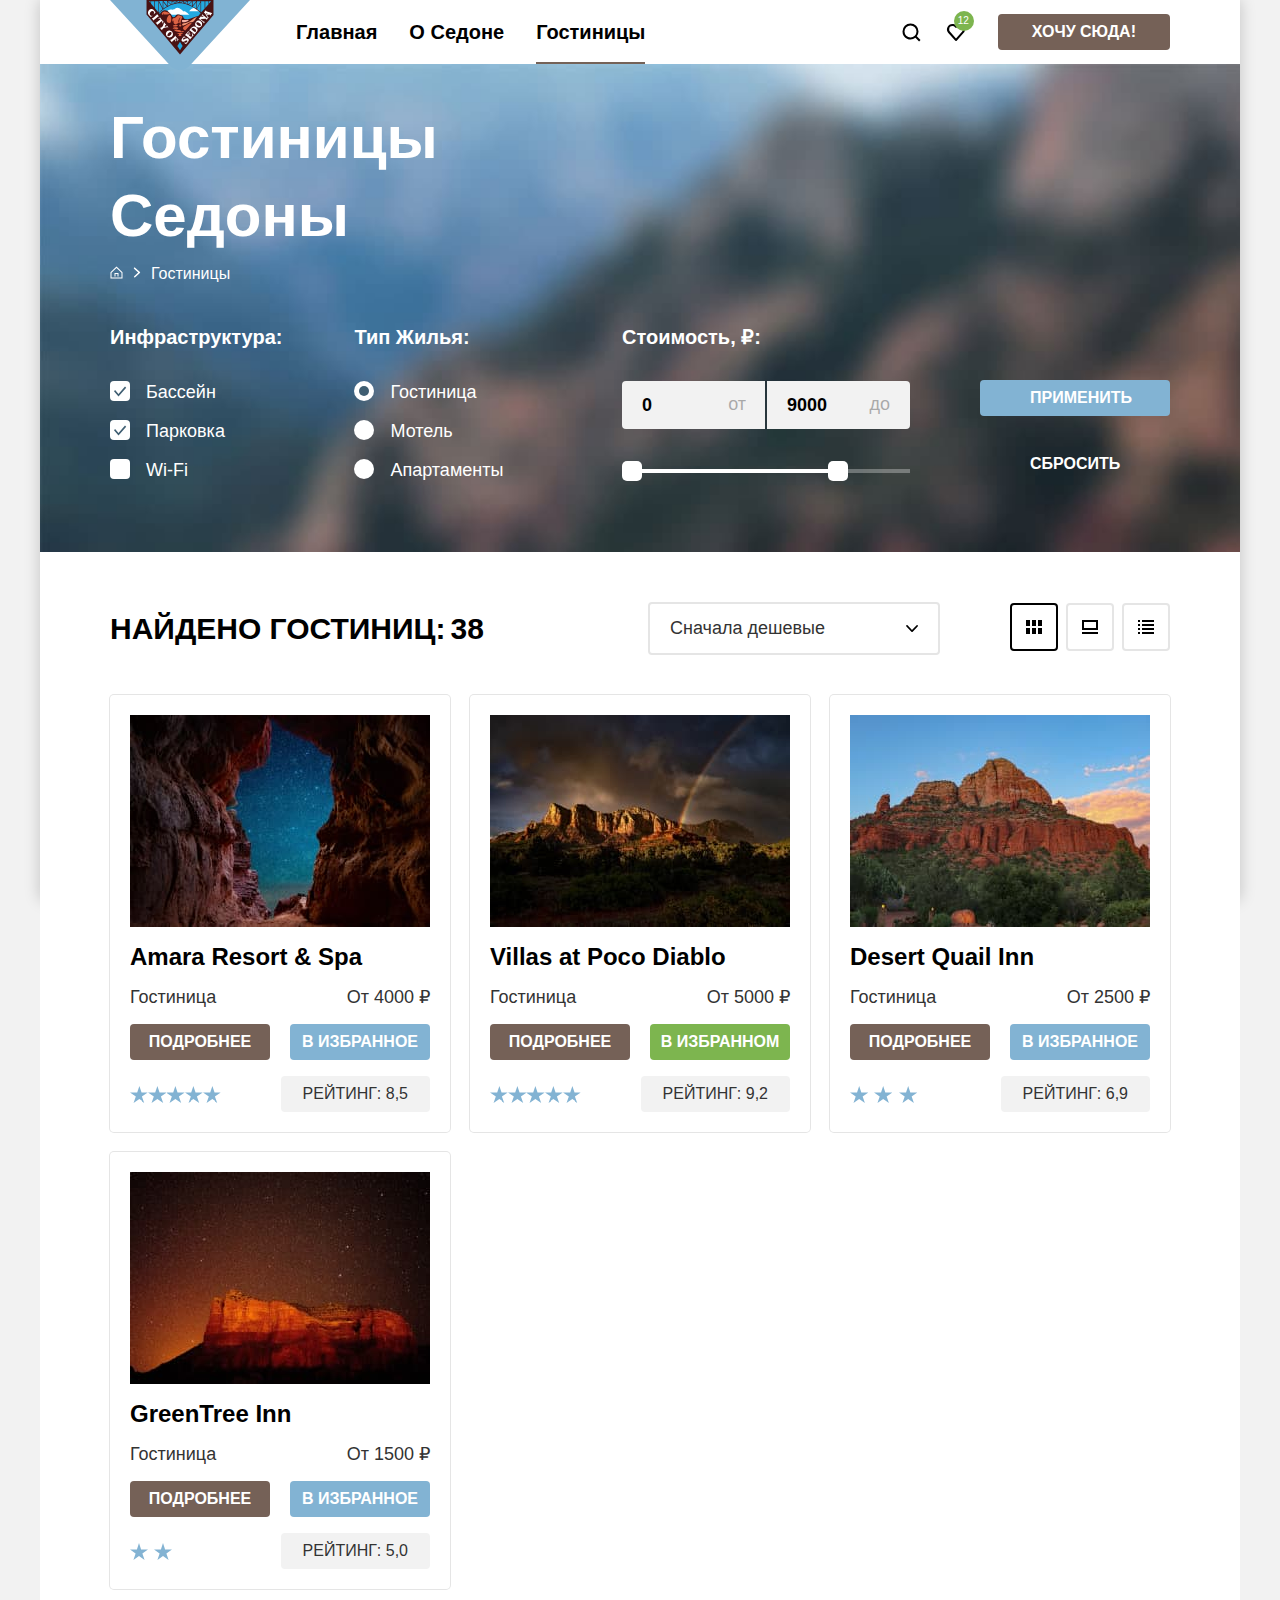
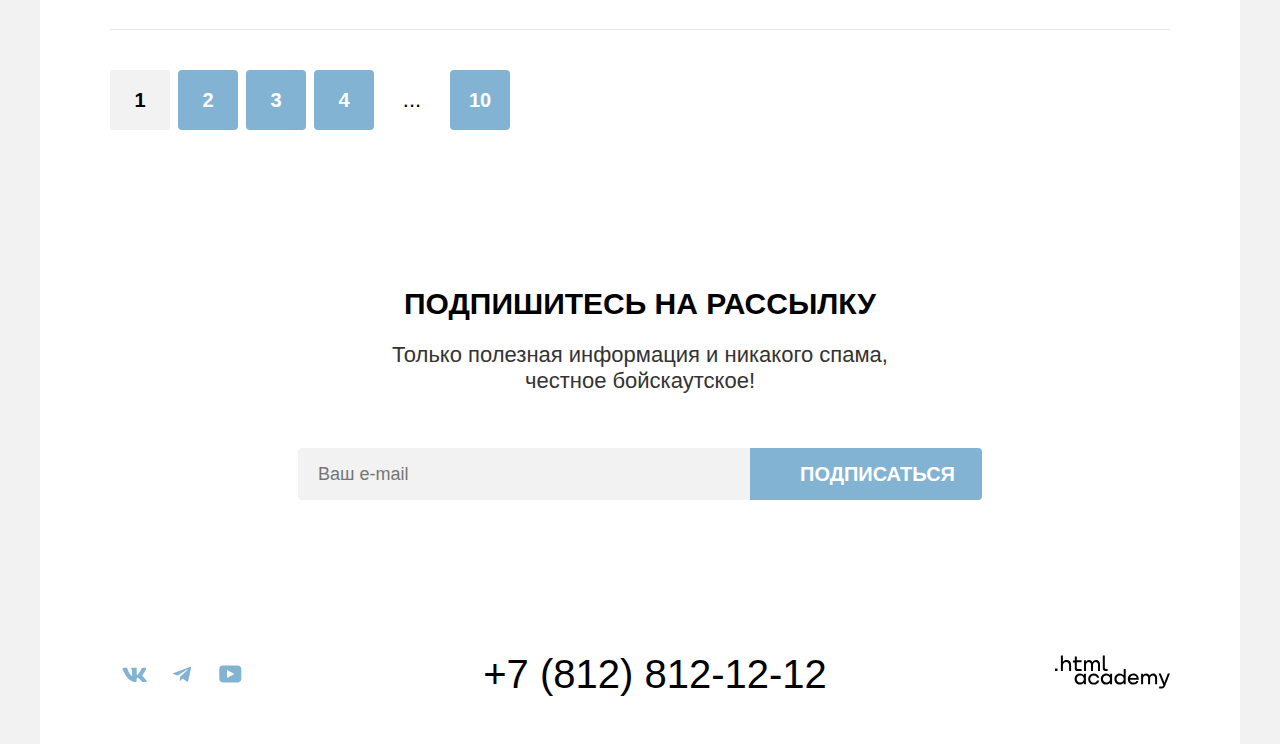
==== commit 50592664: "Merge pull request #1 from astonv94/master" ====
--- a/catalog.html
+++ b/catalog.html
@@ -5,6 +5,8 @@
     <meta charset="utf-8">
     <title>HTML Academy: Седона</title>
     <link rel="stylesheet" href="styles/styles.css">
+    <link rel="icon" href="favicon.ico">
+    <link rel="icon" type="image/png" sizes="32x32" href="images/favicon-32x32.png">
   </head>
 
   <body>
@@ -75,7 +77,7 @@
               </li>
             </ol>
           </nav>
-          <section class="main-catalog-filters-form">
+          <section class="main-catalog-filters-form" data-test="filter">
             <h2 class="visually-hidden">Фильтр поиска</h2>
             <form class="form-filters" action="https://echo.htmlacademy.ru/" method="get">
               <fieldset class="infrastructure-filters">
@@ -168,7 +170,7 @@
             </form>
           </section>
         </section>
-        <section class="sorting">
+        <section class="sorting" data-test="catalog">
           <h2 class="visually-hidden">Результаты поиска</h2>
           <div class="sorting-header">
             <div class="flex-sorting-page">
@@ -312,7 +314,7 @@
           </section>
         </section>
 
-        <section class="newsletter-catalog">
+        <section class="newsletter-catalog" data-test="subscribe">
           <h2 class="newsletter-title">Подпишитесь на рассылку</h2>
           <p class="newsletter-subtitle newsletter-subtitle-catalog">Только полезная информация и никакого спама,<br>
             честное бойскаутское!</p>
@@ -324,7 +326,7 @@
         </section>
       </main>
 
-      <footer class="page-footer">
+      <footer class="page-footer" data-test="footer">
         <div class="page-footer-social">
           <h2 class="visually-hidden">Соцсети</h2>
           <ul class="footer-social-list">
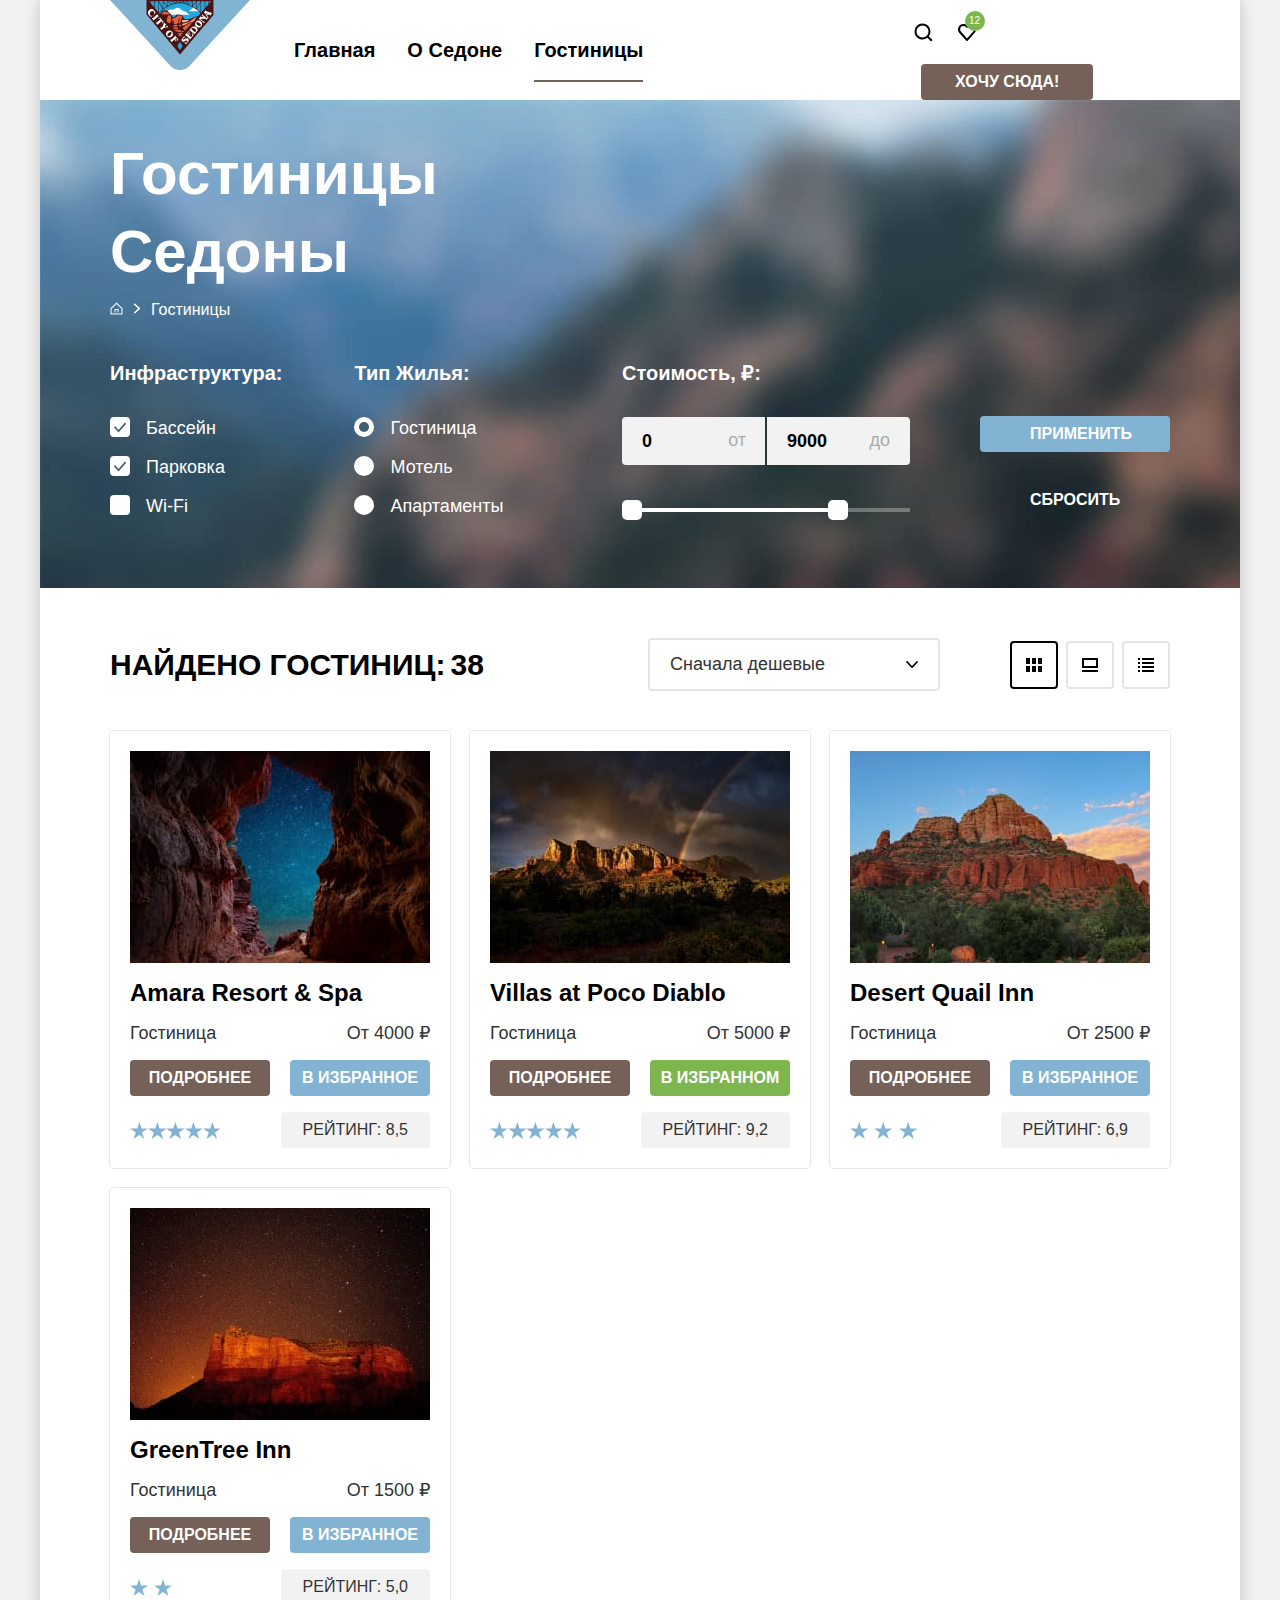
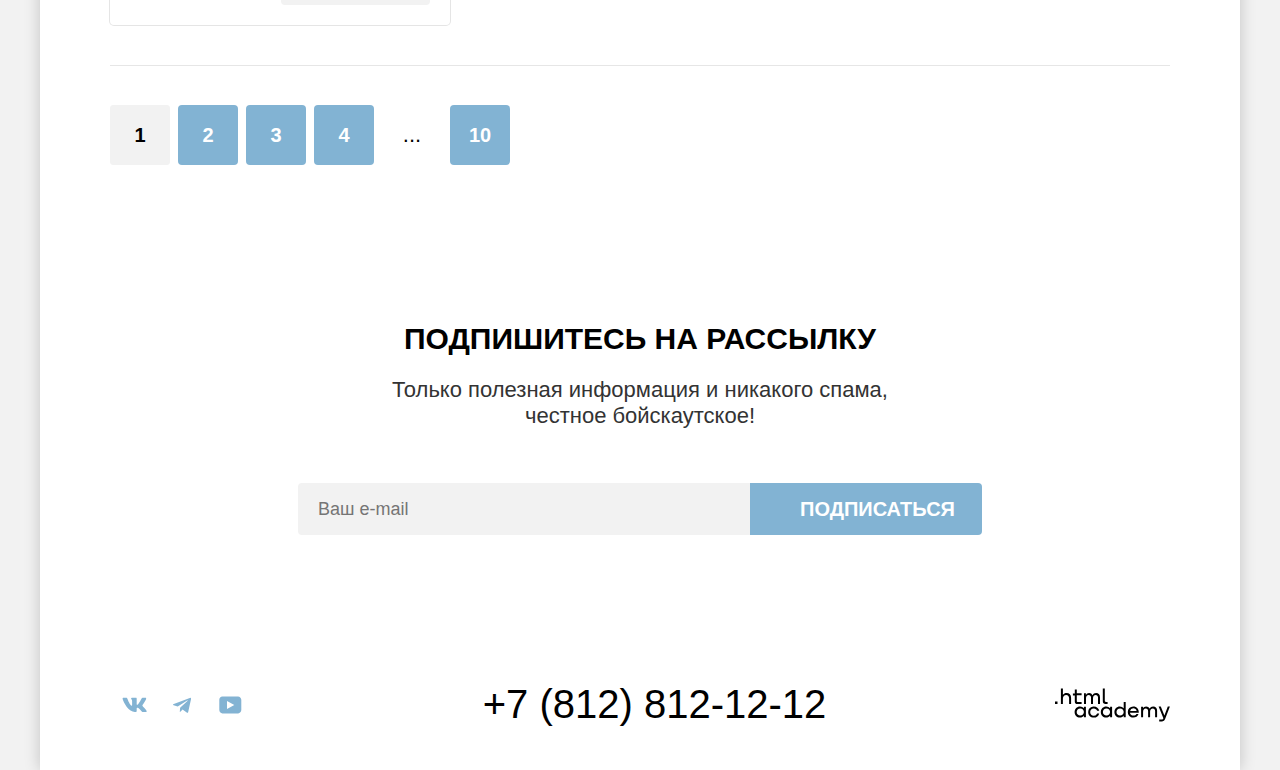
==== commit 9365b7b5: "Merge pull request #3 from astonv94/master" ====
--- a/catalog.html
+++ b/catalog.html
@@ -30,7 +30,7 @@
 
           <ul class="navigation-list navigation-user">
             <li class="navigation-item">
-              <a class="navigation-link" href="#">
+              <a class="navigation-link" href="#" aria-label="Поиск гостиниц">
                 <svg class="navigation-user-icon" aria-hidden="true" focusable="false"
                   xmlns="http://www.w3.org/2000/svg" width="19" height="19" fill="currentColor">
                   <path
@@ -40,7 +40,7 @@
               </a>
             </li>
             <li class="navigation-item">
-              <a class="navigation-link" href="#">
+              <a class="navigation-link" href="#" aria-label="В избранном">
                 <svg class="navigation-user-icon" aria-hidden="true" focusable="false"
                   xmlns="http://www.w3.org/2000/svg" width="20" height="20" fill="currentColor">
                   <path
@@ -177,27 +177,26 @@
               <b class="subtitle sorting-subtitle">Найдено гостиниц:</b>
               <span class="sorting-page">38</span>
             </div>
-            <select class="sorting-select" name="sorting-result-select">
+            <select class="sorting-select" name="sorting-result-select" aria-label="Сортировка гостиниц">
               <option value="cheap">Сначала дешевые</option>
               <option value="expensive">Сначала дорогие</option>
               <option value="popular">Сначала популярные</option>
             </select>
             <ul class="sorting-button-list">
               <li class="sorting-button-item">
-                <button class="sorting-button-icon sorting-button-icon-current sorting-button-icon-grid" type="button"
-                  name="button-grid">
+                <a class="sorting-button-icon sorting-button-icon-current sorting-button-icon-grid" href="#">
                   <span class="visually-hidden">Плитка</span>
-                </button>
+                </a>
               </li>
               <li class="sorting-button-item">
-                <button class="sorting-button-icon sorting-button-icon-slide" type="button" name="button-slide">
+                <a class="sorting-button-icon sorting-button-icon-slide" href="#">
                   <span class="visually-hidden">Слайд</span>
-                </button>
+                </a>
               </li>
               <li class="sorting-button-item">
-                <button class="sorting-button-icon  sorting-button-icon-list" type="button" name="button-list">
+                <a class="sorting-button-icon  sorting-button-icon-list" href="#">
                   <span class="visually-hidden">Список</span>
-                </button>
+                </a>
               </li>
             </ul>
           </div>
@@ -289,8 +288,7 @@
                   <span class="rating-number">Рейтинг: 5,0</span>
                 </div>
               </li>
-              </ul>
-            <div class="diving-line"></div>
+            </ul>
             <ul class="pagination-catalog-list">
               <li class="pagination-catalog-item pagination-catalog-current">
                 <a class="pagination-catalog-link pagination-catalog-link-current">1</a>
@@ -368,7 +366,7 @@
           <a class="page-footer-phone" href="tel:+78128121212">+7 (812) 812-12-12</a>
         </div>
         <div class="page-footer-logo">
-          <a class="page-footer-logo-link" href="https://htmlacademy.ru/">
+          <a class="page-footer-logo-link" href="https://htmlacademy.ru/" aria-label="Ссылка-логотип на HTML-academy">
             <svg class="html-logo-icon" aria-hidden="true" focusable="false" xmlns="http://www.w3.org/2000/svg"
               width="115" height="34" fill="currentColor">
               <path
--- a/styles/styles.css
+++ b/styles/styles.css
@@ -27,24 +27,22 @@
   overflow: hidden;
 }
 
-html {
-  height: 100%;
-}
-
 body {
-  margin-top: 0;
+  margin: 0;
+  padding: 0;
   display: flex;
   flex-direction: column;
-  height: 100%;
+  min-height: 100vh;
+  min-width: 1200px;
   font-family: "PT Sans", sans-serif;
   font-size: 18px;
   line-height: 21px;
   font-weight: 400;
-  color: #000;
+  color: #000000;
   background-color: #f2f2f2;
 }
 
-.img {
+img {
   max-width: 100%;
   height: auto;
 }
@@ -65,10 +63,6 @@
   box-shadow: 0 0 15px 0 rgba(0, 0, 0, 0.2);
 }
 
-.page-footer {
-  flex: 0 0 auto;
-}
-
 .logo-header {
   display: block;
   position: relative;
@@ -78,25 +72,29 @@
 
 .logo-header-link {
   width: 140px;
-  margin: 0 30px 0 70px;
+  margin: 0 28px 0 70px;
 }
 
 .navigation {
   display: flex;
+  flex-wrap: wrap;
+  width: 1200px;
+  height: auto;
 }
 
 .navigation-list {
   display: flex;
-  justify-content: space-between;
   align-items: center;
   list-style: none;
   margin: 0;
   padding: 0;
   flex-wrap: wrap;
+  max-width: 506px
 }
 
 .navigation-user {
-  margin: 0 70px 0 auto;
+  margin: 0 71px 0 auto;
+  max-width: 268px;
 }
 
 .navigation-link {
@@ -387,8 +385,8 @@
 
 .hero {
   display: block;
-  color: #000;
-  background-color: #83b3d333;
+  color: #ffffff;
+  background-color: #000000;
   background-image: url("../images/hero/flag.svg"),
     url("../images/hero/hero-background.jpg");
   background-repeat: no-repeat;
@@ -426,6 +424,7 @@
   align-items: center;
   padding: 69px 0 90px 0;
   margin: 0;
+  box-sizing: border-box;
 }
 
 /* Приемущества */
@@ -457,23 +456,32 @@
 
 .advantages-item {
   display: flex;
-  height: 385px;
+  min-height: 385px;
   list-style-type: none;
   color: #333333;
 }
 
+.advantages-item:first-child,
+.advantages-item:last-child {
+  width: 1200px;
+}
+
 .advantages-description {
   padding: 0;
   margin: 30px 0 0 0;
+
 }
 
 .advantage-text {
-  min-width: 230px;
+  min-width: 235px;
   display: flex;
   flex-direction: column;
   justify-content: center;
   text-align: center;
   padding: 102px 85px;
+  width: 400px;
+  box-sizing: border-box;
+  min-height: 385px;
 }
 
 .advantages-title-list,
@@ -537,19 +545,19 @@
 
 .services-item {
   display: block;
-  padding: 80px 85px;
+  padding: 81px 85px;
   justify-content: center;
   align-items: flex-start;
   color: #333333;
   width: 230px;
-  height: 223px;
+  min-height: 223px;
   margin: 0;
 }
 
 .services-description {
   display: block;
   padding: 0;
-  margin: 30px 0;
+  margin: 30px 0 0;
   text-align: center;
 }
 
@@ -570,7 +578,7 @@
   content: "";
   width: 60px;
   height: 2px;
-  background: #0000004d;
+  background: rgba(0, 0, 0, 0.302);
   display: block;
   margin: 30px auto 0;
 }
@@ -632,7 +640,7 @@
 }
 
 .newsletter {
-  padding: 96px 258px 104px;
+  padding: 97px 258px 104px;
   color: #ffffff;
   font-size: 22px;
   line-height: 26px;
@@ -682,7 +690,7 @@
 .page-footer {
   margin: 0 auto;
   width: 1200px;
-  min-height: 120px;
+  min-height: 131px;
   background-color: #ffffff;
   display: flex;
   justify-content: space-between;
@@ -734,6 +742,8 @@
   align-items: center;
   padding: 0;
   margin: 0;
+  max-height: 120px;
+  width: 144px;
 }
 
 .footer-social-item {
@@ -743,13 +753,19 @@
   min-height: 40px;
 }
 
+.page-footer-number {
+  width: 720px;
+}
+
 .page-footer-phone {
   display: block;
   font-size: 40px;
   line-height: 40px;
-  color: #000;
+  color: #000000;
   text-decoration: none;
-  margin: 50px 194px 50px 195px;
+  width: 720px;
+  height: 40px;
+  text-align: center;
 }
 
 .page-footer-phone:hover {
@@ -764,22 +780,23 @@
   color: #7561574d;
 }
 
-.page-footer-logo,
-.page-footer-logo-link {
-  margin: 50px 70px 0 0;
+.page-footer-logo {
+  display: block;
+  margin-right: 70px;
+  padding: 0;
+  position: relative;
   width: 115px;
-  position: relative;
-  padding: 0;
-}
-
+}
+
+.page-footer-logo-link,
 .html-logo-icon {
   fill: #000000;
   position: absolute;
   display: block;
-  top: 15px;
-  bottom: 0;
   right: 0;
   left: 0;
+  top: 0;
+  bottom: 0;
   margin: auto;
 }
 
@@ -843,6 +860,7 @@
   padding: 12px 38px 12px 20px;
   box-sizing: border-box;
   cursor: pointer;
+  appearance: textfield;
 }
 
 .price-filters-input:hover,
@@ -890,7 +908,7 @@
   position: relative;
   height: 4px;
   background-color: #ffffff4d;
-  margin-top: 40px;
+  margin-top: 43px;
 }
 
 .range-bar {
@@ -1048,14 +1066,20 @@
 }
 
 .infrastructure-filters {
-  width: 150px;
   padding: 0;
   margin: 0 70px 0 0;
   border: none;
 }
 
+.infrastructure-filters,
 .housing-filters {
-  width: 150px;
+  max-width: 160px;
+  display: flex;
+  flex-direction: column;
+}
+
+.housing-filters {
+  max-width: 160px;
   padding: 0;
   margin: 0 auto 0 0;
   border: none;
@@ -1088,6 +1112,7 @@
   display: inline;
   padding: 0;
   margin: 0;
+  max-width: 440px;
 }
 
 .sorting-subtitle {
@@ -1149,10 +1174,12 @@
 }
 
 .sorting-button-list {
+  max-width: 160px;
   display: flex;
   margin: 0;
   padding: 0;
   gap: 8px;
+  flex-wrap: wrap;
 }
 
 .sorting-button-item {
@@ -1161,12 +1188,14 @@
 
 .sorting-button-icon {
   cursor: pointer;
+  display: block;
   width: 48px;
   height: 48px;
   background-color: #ffffff;
   border: 2px solid #e5e5e5;
   border-radius: 4px;
   padding: 0;
+  box-sizing: border-box;
 }
 
 .sorting-button-icon:hover {
@@ -1383,20 +1412,24 @@
 }
 
 .pagination-catalog-list {
-  margin: 40px auto 0 0;
+  margin: 80px auto 0 0;
   padding: 0;
   list-style: none;
   display: flex;
   gap: 8px;
-}
-
-.diving-line::before {
+  flex-wrap: wrap;
+  position: relative;
+}
+
+.pagination-catalog-list::before {
+  position: absolute;
   content: "";
   width: 1060px;
   height: 1px;
   background: #e6e6e6;
   display: block;
   margin: 40px auto 0;
+  top: -80px;
 }
 
 .newsletter-catalog {
@@ -1455,7 +1488,6 @@
 
 .modal-close-button:active .modal-close-button-icon {
   fill: #000000;
-  ;
   opacity: 0.3;
   outline: none;
 }
@@ -1496,13 +1528,16 @@
   display: flex;
   justify-content: space-between;
   align-items: center;
-  margin-bottom: 48px;
 }
 
 .date-visit {
   position: relative;
 }
 
+.date-group {
+  margin: 0;
+  margin-bottom: 26px;
+}
 
 .date-visit-input {
   cursor: pointer;
@@ -1528,7 +1563,6 @@
 .date-visit-input:focus {
   background-color: #E6E6E6;
   outline: 3px solid #83B3D3;
-  ;
 }
 
 .modal-calendar-icon {
@@ -1544,12 +1578,12 @@
 }
 
 .modal-first-comment {
+  display: inline-block;
   color: #FF5757;
-  position: absolute;
-  top: 52px;
-  left: 137px;
-  padding-left: 20px;
   font-size: 16px;
+  width: 420px;
+  max-height: 21px;
+  margin-left: 156px;
 }
 
 .date-leave {
@@ -1557,11 +1591,12 @@
 }
 
 .modal-second-comment {
-  position: absolute;
-  top: 52px;
-  left: 137px;
-  padding-left: 20px;
+  display: inline-block;
+  color: #333333;
   font-size: 16px;
+  margin-left: 156px;
+  width: 420px;
+  max-height: 21px;
 }
 
 .modal-number-passengers {
